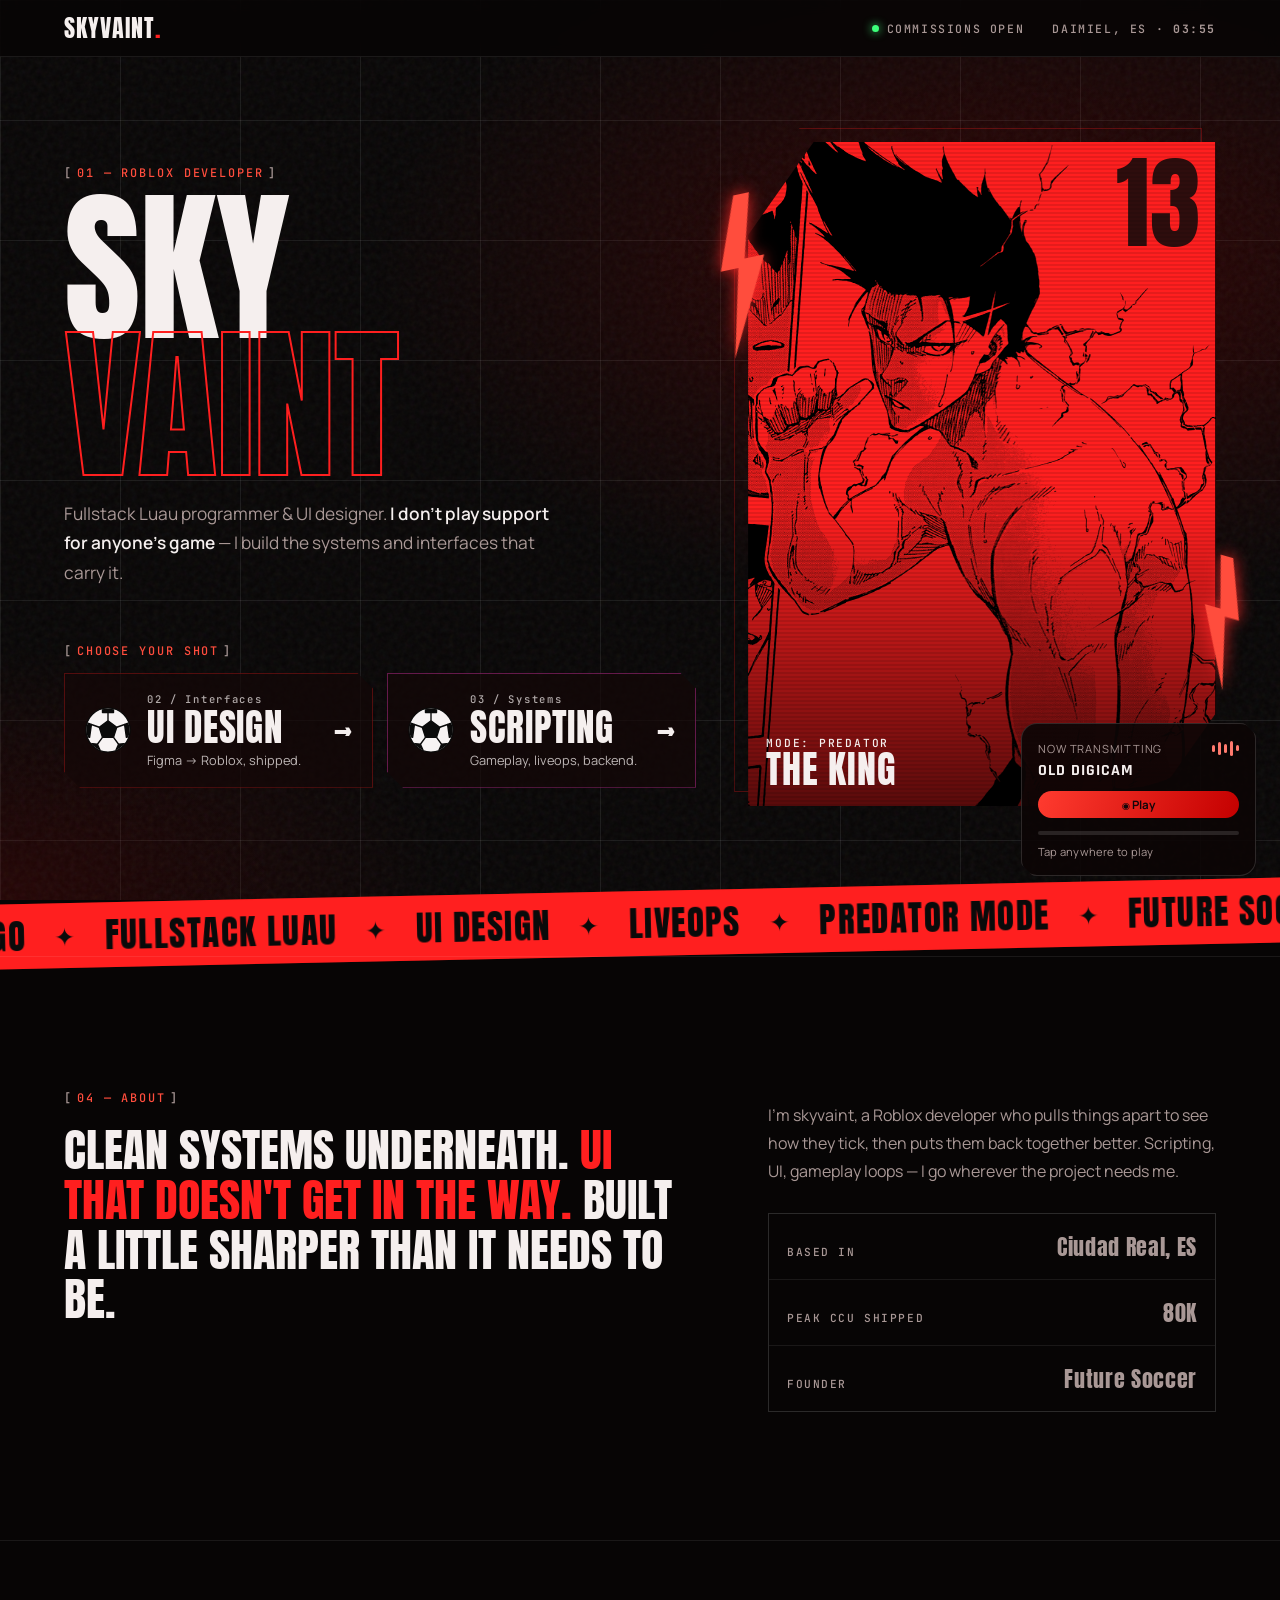
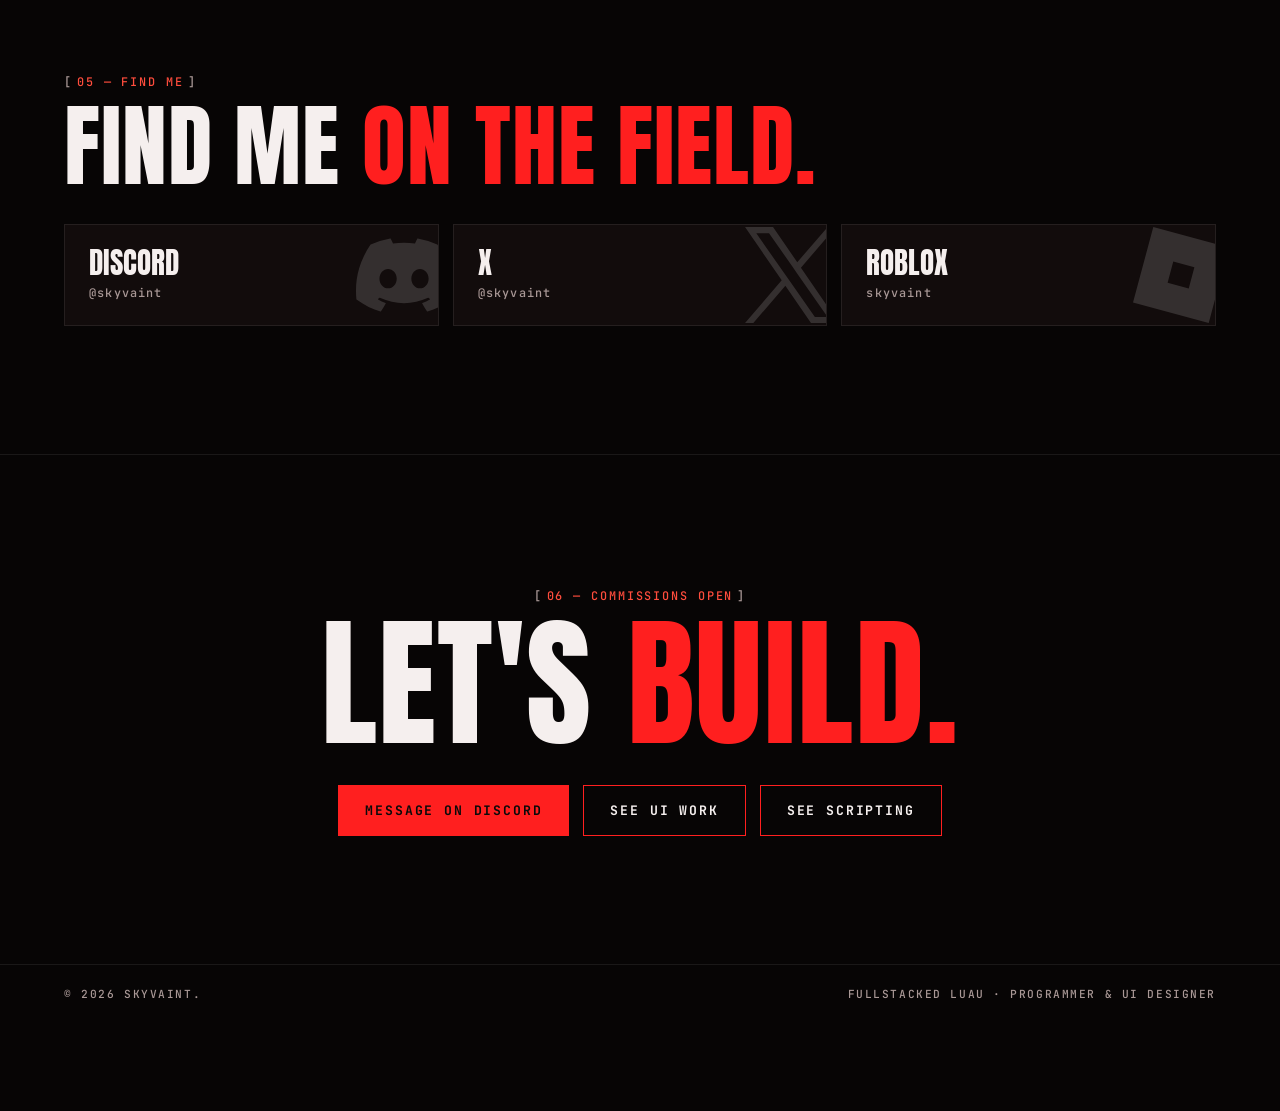
==== index.html @ 578fe2f4 "Barou redesign: red thunder home, UI page, scripting page, shot transition - index.html: new Barou h" ====
<!DOCTYPE html>
<html lang="en">
<head>
<meta charset="UTF-8">
<meta name="viewport" content="width=device-width, initial-scale=1.0">
<title>skyvaint — Roblox Developer</title>
<script>try{var c=sessionStorage.getItem('sv-shot');if(c){sessionStorage.removeItem('sv-shot');var d=document.documentElement;d.classList.add('is-arriving');d.style.setProperty('--arrive-color',c);}}catch(e){}</script>
<meta name="description" content="skyvaint builds Roblox worlds, systems, gameplay and UI.">
<meta name="theme-color" content="#070505">
<link rel="icon" type="image/png" sizes="256x256" href="images/favicon.png">
<link rel="apple-touch-icon" href="images/favicon.png">
<meta property="og:type" content="website">
<meta property="og:site_name" content="skyvaint">
<meta property="og:title" content="skyvaint — Roblox Developer">
<meta property="og:description" content="Roblox worlds, systems, gameplay and UI by skyvaint.">
<meta property="og:url" content="https://skyvaint.com/">
<meta property="og:image" content="https://skyvaint.com/images/site-banner.png">
<meta property="og:image:width" content="1200">
<meta property="og:image:height" content="630">
<meta name="twitter:card" content="summary_large_image">
<meta name="twitter:title" content="skyvaint — Roblox Developer">
<meta name="twitter:description" content="Roblox worlds, systems, gameplay and UI by skyvaint.">
<meta name="twitter:image" content="https://skyvaint.com/images/site-banner.png">
<link rel="preconnect" href="https://fonts.googleapis.com">
<link rel="preconnect" href="https://fonts.gstatic.com" crossorigin>
<link href="https://fonts.googleapis.com/css2?family=Anton&family=JetBrains+Mono:wght@500;700&family=Manrope:wght@400;500;600&family=Rajdhani:wght@600;700&display=swap" rel="stylesheet">
<link rel="preload" as="image" href="images/barou/prime-barou.jpg">
<link rel="stylesheet" href="common.css">
<link rel="stylesheet" href="barou.css">
</head>
<body>
<svg width="0" height="0" style="position:absolute" aria-hidden="true">
  <symbol id="ball" viewBox="0 0 100 100">
    <clipPath id="ball-clip"><circle cx="50" cy="50" r="47"/></clipPath>
    <circle cx="50" cy="50" r="48" fill="#f7f3f3"/>
    <g clip-path="url(#ball-clip)" fill="#0a0a0a" stroke="#0a0a0a" stroke-width="3" stroke-linejoin="round">
      <path d="M50 30 69 44 62 66H38L31 44Z"/>
      <path d="M50 30V12M69 44l17-6M62 66l11 15M38 66 27 81M31 44l-17-6" fill="none"/>
      <path d="M38 -2 38 12H62L62 -2ZM86 38l16-6 2 30-14 4ZM73 81l17-2-4 24-20-6ZM27 81l-17-2 4 24 20-6ZM14 38-2 32-4 62l14 4Z"/>
    </g>
    <circle cx="50" cy="50" r="48" fill="none" stroke="#0a0a0a" stroke-width="3"/>
  </symbol>
  <symbol id="bolt" viewBox="0 0 64 160">
    <path d="M38 0 10 72h18L6 160l50-96H36L54 0Z" fill="currentColor"/>
  </symbol>
</svg>

<div class="backdrop" aria-hidden="true"></div>
<canvas id="thunder" aria-hidden="true"></canvas>
<div class="flash" aria-hidden="true"></div>

<header class="topbar">
  <a href="index.html" class="brand">skyvaint<span class="dot">.</span></a>
  <div class="topbar-meta">
    <span><i class="status-dot"></i>Commissions open</span>
    <span class="hide-sm">Daimiel, ES · <b id="clock">00:00</b></span>
  </div>
</header>

<main>
  <section class="hero">
    <div class="hero-copy">
      <span class="label">01 — Roblox developer</span>
      <h1 class="hero-title">Sky<br><span class="outline">vaint</span></h1>
      <p class="hero-sub">Fullstack Luau programmer &amp; UI designer. <strong>I don't play support for anyone's game</strong> — I build the systems and interfaces that carry it.</p>

      <div class="shot-picker">
        <span class="label shot-picker-label">Choose your shot</span>
        <div class="shot-buttons">
          <a href="ui.html" class="shot-btn" data-shot data-shot-color="#070505" data-tilt>
            <svg class="shot-btn-ball" aria-hidden="true"><use href="#ball"/></svg>
            <span class="shot-btn-copy">
              <span class="shot-btn-num">02 / Interfaces</span>
              <span class="shot-btn-name">UI Design</span>
              <span class="shot-btn-desc">Figma → Roblox, shipped.</span>
            </span>
            <span class="shot-btn-arrow" aria-hidden="true">→</span>
          </a>
          <a href="scripting.html" class="shot-btn is-scripting" data-shot data-shot-color="#08050f" data-tilt>
            <svg class="shot-btn-ball" aria-hidden="true"><use href="#ball"/></svg>
            <span class="shot-btn-copy">
              <span class="shot-btn-num">03 / Systems</span>
              <span class="shot-btn-name">Scripting</span>
              <span class="shot-btn-desc">Gameplay, liveops, backend.</span>
            </span>
            <span class="shot-btn-arrow" aria-hidden="true">→</span>
          </a>
        </div>
      </div>
    </div>

    <div class="barou-panel" aria-hidden="true">
      <div class="barou-panel-frame"></div>
      <div class="barou-panel-art">
        <img src="images/barou/prime-barou.jpg" alt="" width="634" height="1200" fetchpriority="high">
      </div>
      <span class="barou-panel-num">13</span>
      <span class="barou-panel-tag">Mode: Predator<b>The King</b></span>
      <svg class="bolt bolt-a" viewBox="0 0 64 160"><use href="#bolt"/></svg>
      <svg class="bolt bolt-b" viewBox="0 0 64 160"><use href="#bolt"/></svg>
    </div>
  </section>

  <div class="marquee" aria-hidden="true">
    <div class="marquee-track">
      <span>Ego</span><span>Fullstack Luau</span><span>UI Design</span><span>Liveops</span><span>Predator mode</span><span>Future Soccer</span><span>The King</span>
      <span>Ego</span><span>Fullstack Luau</span><span>UI Design</span><span>Liveops</span><span>Predator mode</span><span>Future Soccer</span><span>The King</span>
    </div>
  </div>

  <section class="section about-grid" id="about">
    <div class="reveal">
      <span class="label">04 — About</span>
      <p class="about-statement">Clean systems underneath. <em>UI that doesn't get in the way.</em> Built a little sharper than it needs to be.</p>
    </div>
    <div class="reveal about-body">
      <p>I'm skyvaint, a Roblox developer who pulls things apart to see how they tick, then puts them back together better. Scripting, UI, gameplay loops — I go wherever the project needs me.</p>
      <div class="stat-list">
        <div class="stat-row"><span>Based in</span><b>Ciudad Real, ES</b></div>
        <div class="stat-row"><span>Peak CCU shipped</span><b>80K</b></div>
        <div class="stat-row"><span>Founder</span><b>Future Soccer</b></div>
      </div>
    </div>
  </section>

  <section class="section" id="contact">
    <span class="label">05 — Find me</span>
    <h2 class="section-title reveal">Find me <em>on the field.</em></h2>
    <div class="social-grid">
      <a href="https://discord.com/users/1367774975045406801" target="_blank" rel="noreferrer" class="social-card reveal" data-tilt>
        <img src="images/icons/discord.svg" alt="">
        <span class="social-name">Discord</span><span class="social-handle">@skyvaint</span>
      </a>
      <a href="https://x.com/skyvaint" target="_blank" rel="noreferrer" class="social-card reveal" data-tilt>
        <img src="images/icons/x.svg" alt="">
        <span class="social-name">X</span><span class="social-handle">@skyvaint</span>
      </a>
      <a href="https://www.roblox.com/users/1996540411/profile" target="_blank" rel="noreferrer" class="social-card reveal" data-tilt>
        <img src="images/icons/roblox.svg" alt="">
        <span class="social-name">Roblox</span><span class="social-handle">skyvaint</span>
      </a>
    </div>
  </section>

  <section class="section cta">
    <span class="label">06 — Commissions open</span>
    <h2 class="section-title reveal">Let's <em>build.</em></h2>
    <div class="cta-actions">
      <a href="https://discord.com/users/1367774975045406801" target="_blank" rel="noreferrer" class="btn btn-solid">Message on Discord</a>
      <a href="ui.html" class="btn btn-line" data-shot data-shot-color="#070505">See UI work</a>
      <a href="scripting.html" class="btn btn-line" data-shot data-shot-color="#08050f">See scripting</a>
    </div>
  </section>
</main>

<footer class="footer-bar">
  <span>© <span id="year"></span> skyvaint.</span>
  <span>Fullstacked Luau · Programmer &amp; UI designer</span>
</footer>

<aside class="soundtrack" aria-label="Soundtrack player">
  <div class="soundtrack-heading"><span class="soundtrack-label">Now transmitting</span><span class="soundwave" aria-hidden="true"><i></i><i></i><i></i><i></i><i></i></span></div>
  <strong id="track-name">Old Digicam</strong>
  <div class="soundtrack-controls"><button id="soundtrack-toggle" type="button" aria-label="Play soundtrack">Play</button></div>
  <div class="track-progress" role="slider" aria-label="Track progress" tabindex="0"><span id="track-progress-fill"></span></div>
  <span id="track-status">Paused</span>
  <audio id="soundtrack-audio" preload="metadata"></audio>
</aside>

<script src="common.js"></script>
<script src="barou.js"></script>
</body>
</html>
---- common.css ----
/* Shared by every page. Each page theme sets --accent, --accent-soft, --grad,
   --text, --muted, --line and --player-bg. */

/* ---------- Arrival veil (set in <head> before first paint) ---------- */
html.is-arriving::after {
  content: "";
  position: fixed;
  inset: 0;
  z-index: 10000;
  pointer-events: none;
  background: var(--arrive-color, #050505);
  opacity: 1;
  transition: opacity .7s cubic-bezier(.4, 0, .2, 1);
}
html.is-arrived::after { opacity: 0; }

/* ---------- Shot transition ---------- */
.shot-ball {
  position: fixed;
  z-index: 9998;
  pointer-events: none;
  will-change: transform;
  filter: drop-shadow(0 0 14px rgba(255, 30, 30, .75));
}
.shot-ball svg { display: block; width: 100%; height: 100%; }
.shot-veil {
  position: fixed;
  inset: 0;
  z-index: 9999;
  opacity: 0;
  pointer-events: none;
}
html.is-shooting body { pointer-events: none; }

/* ---------- Return button ---------- */
.home-return {
  display: inline-flex;
  align-items: center;
  gap: 10px;
  padding: 10px 18px 10px 12px;
  border: 1px solid var(--accent);
  border-radius: 999px;
  background: color-mix(in srgb, var(--accent) 14%, transparent);
  color: var(--text);
  font: 700 .82rem/1 'JetBrains Mono', 'Rajdhani', monospace;
  letter-spacing: .12em;
  text-transform: uppercase;
  transition: background .2s ease, transform .2s ease;
}
.home-return:hover,
.home-return:focus-visible { background: var(--accent); color: #0a0a0a; transform: translateX(-3px); }
.home-return-icon {
  display: grid;
  place-items: center;
  width: 24px;
  height: 24px;
  border-radius: 50%;
  background: var(--accent);
  color: #0a0a0a;
  font-size: .9rem;
  transition: transform .2s ease;
}
.home-return:hover .home-return-icon { transform: rotate(-360deg); background: #0a0a0a; color: var(--accent); }

/* ---------- Gameplay video slots ---------- */
.video-slot { position: relative; }
.video-slot video {
  position: absolute;
  inset: 0;
  width: 100%;
  height: 100%;
  object-fit: cover;
  opacity: 0;
  transition: opacity .4s ease;
}
.video-slot.has-video video { opacity: 1; }
.video-slot.has-video .video-placeholder-copy { visibility: hidden; }

/* ---------- Soundtrack ---------- */
.soundtrack {
  position: fixed;
  right: 24px;
  bottom: 24px;
  z-index: 60;
  width: 235px;
  padding: 16px;
  border: 1px solid rgba(255, 255, 255, .14);
  border-radius: 16px;
  background: var(--player-bg, rgba(8, 7, 18, .9));
  box-shadow: 0 16px 32px rgba(0, 0, 0, .3);
  clip-path: polygon(0 0, calc(100% - 12px) 0, 100% 12px, 100% 100%, 12px 100%, 0 calc(100% - 12px));
  transition: transform .25s ease, border-color .25s ease;
}
.soundtrack:hover { transform: translateY(-3px); border-color: var(--accent-soft); }
.soundtrack-heading { display: flex; justify-content: space-between; align-items: center; gap: 10px; }
.soundtrack-label, #track-status {
  display: block;
  color: var(--muted);
  font-size: .7rem;
  letter-spacing: .08em;
  text-transform: uppercase;
}
#track-name {
  display: block;
  margin: 4px 0 10px;
  font-family: 'Rajdhani', sans-serif;
  letter-spacing: .06em;
  text-transform: uppercase;
  color: var(--text);
}
.soundtrack-controls { display: flex; gap: 6px; }
.soundtrack button {
  flex: 1;
  padding: 6px 9px;
  border: 0;
  border-radius: 999px;
  background: var(--grad);
  color: #12060a;
  font: inherit;
  font-size: .72rem;
  font-weight: 700;
  cursor: pointer;
  transition: transform .2s ease, filter .2s ease;
}
.soundtrack button:hover { transform: translateY(-1px); filter: brightness(1.12); }
.soundtrack button::before { content: '◉ '; font-size: .6rem; }
.soundwave { display: flex; gap: 3px; height: 16px; align-items: center; }
.soundwave i { display: block; width: 3px; height: 7px; border-radius: 99px; background: var(--accent-soft); animation: soundwave 1s ease-in-out infinite alternate; }
.soundwave i:nth-child(2) { animation-delay: -.3s; height: 13px; }
.soundwave i:nth-child(3) { animation-delay: -.6s; height: 9px; }
.soundwave i:nth-child(4) { animation-delay: -.15s; height: 15px; }
.soundwave i:nth-child(5) { animation-delay: -.45s; height: 6px; }
@keyframes soundwave { to { transform: scaleY(.35); opacity: .45; } }
.track-progress { height: 4px; margin: 13px 0 9px; border-radius: 99px; background: rgba(255, 255, 255, .12); cursor: pointer; overflow: hidden; }
#track-progress-fill { display: block; height: 100%; width: 0; border-radius: inherit; background: var(--grad); }
.track-progress:focus-visible { outline: 1px solid var(--accent-soft); outline-offset: 4px; }
#track-status { margin-top: 9px; letter-spacing: .02em; text-transform: none; }

@media (max-width: 600px) {
  .soundtrack { right: 12px; bottom: 12px; width: 180px; padding: 12px; }
}

@media (prefers-reduced-motion: reduce) {
  .soundwave i { animation: none; }
  html.is-arriving::after { transition: none; }
}
---- barou.css ----
/* Barou theme: home + UI pages. Red, black, thunder. */
:root {
  --bg: #070505;
  --ink: #0f0b0b;
  --panel: #120c0c;
  --red: #ff1f1f;
  --red-hot: #ff4d3d;
  --red-deep: #8a0000;
  --text: #f5efee;
  --muted: #a99896;
  --line: rgba(255, 255, 255, .08);
  --line-red: rgba(255, 31, 31, .28);

  --accent: var(--red);
  --accent-soft: #ff7a6e;
  --grad: linear-gradient(110deg, #ff3b2f, #c40000);
  --player-bg: rgba(12, 6, 6, .92);

  --display: 'Anton', 'Impact', sans-serif;
  --mono: 'JetBrains Mono', ui-monospace, monospace;
  --gutter: clamp(16px, 5vw, 72px);
}

* { box-sizing: border-box; }
html { scroll-behavior: smooth; }
body {
  margin: 0;
  background: var(--bg);
  color: var(--text);
  font-family: 'Manrope', system-ui, sans-serif;
  overflow-x: hidden;
}
main { overflow-x: clip; }
a { color: inherit; text-decoration: none; }
img { max-width: 100%; }
h1, h2, h3 { margin: 0; font-weight: 400; }
::selection { background: var(--red); color: #000; }

/* ---------- Backdrop: grid lines, vignette, grain, thunder ---------- */
.backdrop {
  position: fixed;
  inset: 0;
  z-index: -2;
  pointer-events: none;
  background:
    radial-gradient(ellipse 70% 55% at 78% 30%, rgba(200, 0, 0, .22), transparent 70%),
    radial-gradient(ellipse 50% 40% at 0% 100%, rgba(120, 0, 0, .25), transparent 70%),
    linear-gradient(var(--line) 1px, transparent 1px) 0 0 / 100% 120px,
    linear-gradient(90deg, var(--line) 1px, transparent 1px) 0 0 / 120px 100%,
    var(--bg);
}
.backdrop::after {
  content: "";
  position: absolute;
  inset: 0;
  opacity: .06;
  background-image: url("data:image/svg+xml,%3Csvg viewBox='0 0 180 180' xmlns='http://www.w3.org/2000/svg'%3E%3Cfilter id='n'%3E%3CfeTurbulence type='fractalNoise' baseFrequency='.9' numOctaves='3' stitchTiles='stitch'/%3E%3C/filter%3E%3Crect width='100%25' height='100%25' filter='url(%23n)'/%3E%3C/svg%3E");
}
#thunder {
  position: fixed;
  inset: 0;
  width: 100%;
  height: 100%;
  z-index: -1;
  pointer-events: none;
}
.flash {
  position: fixed;
  inset: 0;
  z-index: -1;
  pointer-events: none;
  background: radial-gradient(ellipse at var(--flash-x, 50%) 0%, rgba(255, 40, 40, .28), transparent 65%);
  opacity: 0;
}
.flash.is-on { animation: flash .45s ease-out; }
@keyframes flash { 0% { opacity: 1; } 18% { opacity: .2; } 30% { opacity: .85; } 100% { opacity: 0; } }

/* ---------- Header ---------- */
.topbar {
  position: sticky;
  top: 0;
  z-index: 50;
  display: flex;
  align-items: center;
  justify-content: space-between;
  gap: 16px;
  padding: 16px var(--gutter);
  background: rgba(7, 5, 5, .86);
  border-bottom: 1px solid var(--line);
  backdrop-filter: blur(8px);
}
.brand { font: 400 1.5rem/1 var(--display); letter-spacing: .04em; text-transform: uppercase; }
.brand .dot { color: var(--red); }
.topbar-meta {
  display: flex;
  gap: 28px;
  font: 500 .72rem var(--mono);
  letter-spacing: .14em;
  text-transform: uppercase;
  color: var(--muted);
}
.status-dot { display: inline-block; width: 7px; height: 7px; margin-right: 8px; border-radius: 50%; background: #3dff7a; box-shadow: 0 0 10px #3dff7a; vertical-align: 1px; }
.topbar-left { display: flex; align-items: center; gap: 20px; }

/* ---------- Shared type ---------- */
.label {
  display: inline-block;
  font: 500 .74rem var(--mono);
  letter-spacing: .16em;
  text-transform: uppercase;
  color: var(--red-hot);
}
.label::before { content: "["; color: var(--muted); margin-right: 4px; }
.label::after { content: "]"; color: var(--muted); margin-left: 4px; }
.section { position: relative; padding: clamp(72px, 10vw, 140px) var(--gutter); border-top: 1px solid var(--line); }
.section-title {
  margin: 14px 0 0;
  font: 400 clamp(2.6rem, 7vw, 6rem)/.92 var(--display);
  text-transform: uppercase;
  letter-spacing: .01em;
}
.section-title em { font-style: normal; color: var(--red); }
.lede { max-width: 56ch; margin: 22px 0 0; color: var(--muted); font-size: 1.05rem; line-height: 1.7; }

/* ---------- Hero ---------- */
.hero {
  position: relative;
  display: grid;
  grid-template-columns: minmax(0, 1.15fr) minmax(0, .85fr);
  gap: clamp(24px, 4vw, 64px);
  align-items: center;
  min-height: calc(100svh - 66px);
  padding: clamp(40px, 6vw, 80px) var(--gutter) clamp(48px, 6vw, 88px);
}
.hero-title {
  margin: 18px 0 0;
  font: 400 clamp(4.2rem, 13vw, 12.5rem)/.82 var(--display);
  text-transform: uppercase;
  letter-spacing: -.01em;
}
.hero-title .outline { color: transparent; -webkit-text-stroke: 2px var(--red); }
.hero-title .glitch { position: relative; display: inline-block; }
.hero-sub { max-width: 46ch; margin: 26px 0 0; color: var(--muted); font-size: 1.08rem; line-height: 1.7; }
.hero-sub strong { color: var(--text); font-weight: 600; }

/* Barou panel: manga art multiplied onto red = red/black duotone, no image processing needed */
.barou-panel {
  position: relative;
  aspect-ratio: 634 / 900;
  max-height: 78svh;
  justify-self: end;
  width: 100%;
  max-width: 520px;
  isolation: isolate;
}
.barou-panel-art {
  position: absolute;
  inset: 0;
  overflow: hidden;
  background: var(--red);
  clip-path: polygon(14% 0, 100% 0, 100% 86%, 86% 100%, 0 100%, 0 14%);
}
.barou-panel-art img {
  width: 100%;
  height: 100%;
  object-fit: cover;
  object-position: center top;
  mix-blend-mode: multiply;
  filter: grayscale(1) contrast(1.35);
}
.barou-panel-art::after {
  content: "";
  position: absolute;
  inset: 0;
  background: linear-gradient(180deg, transparent 55%, rgba(0, 0, 0, .65)), repeating-linear-gradient(0deg, rgba(0, 0, 0, .1) 0 2px, transparent 2px 4px);
}
.barou-panel-frame {
  position: absolute;
  inset: -14px 14px 14px -14px;
  z-index: -1;
  border: 1px solid var(--line-red);
  clip-path: polygon(14% 0, 100% 0, 100% 86%, 86% 100%, 0 100%, 0 14%);
}
.barou-panel-tag {
  position: absolute;
  left: 18px;
  bottom: 18px;
  z-index: 2;
  font: 500 .7rem var(--mono);
  letter-spacing: .16em;
  text-transform: uppercase;
}
.barou-panel-tag b { display: block; font: 400 2.4rem/1 var(--display); letter-spacing: .02em; }
.barou-panel-num {
  position: absolute;
  top: 10px;
  right: 16px;
  z-index: 2;
  font: 400 clamp(4rem, 8vw, 7rem)/1 var(--display);
  color: #0a0a0a;
  opacity: .85;
}
.bolt {
  position: absolute;
  z-index: 3;
  width: 64px;
  color: var(--red-hot);
  filter: drop-shadow(0 0 8px rgba(255, 40, 40, .9));
  animation: bolt-flicker 3.6s steps(1) infinite;
  pointer-events: none;
}
.bolt-a { top: 8%; left: -36px; transform: rotate(-12deg); }
.bolt-b { bottom: 18%; right: -30px; width: 52px; transform: rotate(16deg) scaleX(-1); animation-delay: -1.7s; }
@keyframes bolt-flicker { 0%, 100% { opacity: .15; } 6% { opacity: 1; } 9% { opacity: .2; } 12% { opacity: 1; } 30% { opacity: .35; } }

/* ---------- Choose-your-shot buttons ---------- */
.shot-picker { margin-top: clamp(32px, 5vw, 56px); }
.shot-picker-label { display: block; margin-bottom: 14px; }
.shot-buttons { display: grid; grid-template-columns: repeat(2, minmax(0, 1fr)); gap: 14px; max-width: 640px; }
.shot-btn {
  position: relative;
  display: flex;
  align-items: center;
  gap: 16px;
  padding: 18px 20px;
  overflow: hidden;
  border: 1px solid var(--line-red);
  background: rgba(20, 8, 8, .7);
  clip-path: polygon(0 0, calc(100% - 16px) 0, 100% 16px, 100% 100%, 16px 100%, 0 calc(100% - 16px));
  transition: border-color .2s ease, background .2s ease, transform .2s ease;
  transform: perspective(700px) rotateX(var(--tilt-x, 0deg)) rotateY(var(--tilt-y, 0deg));
}
.shot-btn::before {
  content: "";
  position: absolute;
  inset: 0;
  z-index: -1;
  background: var(--btn-fill, var(--grad));
  transform: translateX(-101%);
  transition: transform .35s cubic-bezier(.7, 0, .2, 1);
}
.shot-btn:hover::before, .shot-btn:focus-visible::before { transform: translateX(0); }
.shot-btn:hover, .shot-btn:focus-visible { border-color: transparent; color: #0a0a0a; }
.shot-btn:focus-visible { outline: 2px solid var(--text); outline-offset: 3px; }
.shot-btn-ball {
  flex: none;
  width: 46px;
  height: 46px;
  transition: transform .5s cubic-bezier(.2, .8, .2, 1);
}
.shot-btn:hover .shot-btn-ball { transform: rotate(200deg) scale(1.08); }
.shot-btn-copy { display: flex; flex-direction: column; gap: 4px; min-width: 0; }
.shot-btn-num { font: 500 .66rem var(--mono); letter-spacing: .16em; opacity: .7; }
.shot-btn-name { font: 400 clamp(1.7rem, 3vw, 2.3rem)/1 var(--display); text-transform: uppercase; letter-spacing: .02em; }
.shot-btn-desc { font-size: .8rem; opacity: .75; }
.shot-btn-arrow { margin-left: auto; font: 400 1.6rem var(--display); transition: transform .2s ease; }
.shot-btn:hover .shot-btn-arrow { transform: translateX(4px); }
.shot-btn.is-scripting { --btn-fill: linear-gradient(110deg, #ff3ec8, #8b3dff); border-color: rgba(255, 62, 200, .35); }

/* ---------- Marquee ---------- */
.marquee {
  overflow: hidden;
  border-block: 1px solid var(--line-red);
  background: var(--red);
  color: #0a0a0a;
  transform: rotate(-1.2deg);
  margin: 0 -2%;
}
.marquee-track {
  display: flex;
  width: max-content;
  animation: marquee 28s linear infinite;
  will-change: transform;
}
.marquee span { padding: 14px 0; font: 400 clamp(1.4rem, 3vw, 2.2rem)/1 var(--display); text-transform: uppercase; letter-spacing: .04em; white-space: nowrap; }
.marquee span::after { content: "✦"; margin: 0 28px; font-size: .7em; vertical-align: .15em; }
@keyframes marquee { to { transform: translateX(-50%); } }

/* ---------- About ---------- */
.about-grid { display: grid; grid-template-columns: minmax(0, 1.4fr) minmax(0, 1fr); gap: clamp(32px, 6vw, 96px); align-items: start; }
.about-statement { margin: 18px 0 0; font: 400 clamp(1.8rem, 3.6vw, 3.2rem)/1.08 var(--display); text-transform: uppercase; }
.about-statement em { font-style: normal; color: var(--red); }
.about-body { color: var(--muted); line-height: 1.75; }
.stat-list { display: grid; gap: 1px; margin-top: 28px; background: var(--line); border: 1px solid var(--line); }
.stat-row { display: flex; justify-content: space-between; align-items: baseline; gap: 16px; padding: 16px 18px; background: var(--bg); }
.stat-row span { font: 500 .7rem var(--mono); letter-spacing: .14em; text-transform: uppercase; color: var(--muted); }
.stat-row b { font: 400 1.4rem var(--display); letter-spacing: .03em; }

/* ---------- Socials ---------- */
.social-grid { display: grid; grid-template-columns: repeat(3, minmax(0, 1fr)); gap: 14px; margin-top: 36px; }
.social-card {
  position: relative;
  display: flex;
  flex-direction: column;
  gap: 8px;
  padding: 24px;
  overflow: hidden;
  border: 1px solid var(--line);
  background: var(--panel);
  transition: border-color .2s ease, transform .2s ease;
  transform: perspective(700px) rotateX(var(--tilt-x, 0deg)) rotateY(var(--tilt-y, 0deg));
}
.social-card:hover { border-color: var(--red); }
.social-card img { position: absolute; right: -14px; top: 50%; width: 96px; opacity: .14; transform: translateY(-50%); transition: opacity .2s ease; }
.social-card:hover img { opacity: .35; }
.social-name { font: 400 1.8rem/1 var(--display); text-transform: uppercase; }
.social-handle { font: 500 .74rem var(--mono); letter-spacing: .1em; color: var(--muted); }

/* ---------- Gallery (UI page) ---------- */
.ui-gallery { display: grid; grid-template-columns: repeat(auto-fill, minmax(min(100%, 300px), 1fr)); gap: 14px; margin-top: 40px; }
.ui-gallery figure { margin: 0; position: relative; overflow: hidden; aspect-ratio: 16 / 9.4; border: 1px solid var(--line); background: var(--panel); }
.ui-gallery figure:first-child { grid-column: span 2; grid-row: span 2; }
.ui-gallery img { display: block; width: 100%; height: 100%; object-fit: cover; transition: transform .35s ease; }
.ui-gallery figure::after {
  content: "";
  position: absolute;
  inset: 0;
  border: 2px solid var(--red);
  opacity: 0;
  transition: opacity .2s ease;
  pointer-events: none;
}
.ui-gallery figure:hover img { transform: scale(1.03); }
.ui-gallery figure:hover::after { opacity: 1; }

/* ---------- Pricing / feature cards ---------- */
.card-grid { display: grid; grid-template-columns: repeat(3, minmax(0, 1fr)); gap: 14px; margin-top: 40px; }
.card {
  padding: 26px;
  border: 1px solid var(--line);
  background: var(--panel);
  clip-path: polygon(0 0, calc(100% - 18px) 0, 100% 18px, 100% 100%, 0 100%);
}
.card .label { margin-bottom: 14px; }
.card strong { display: block; font: 400 clamp(2rem, 4vw, 3rem)/1 var(--display); color: var(--red); }
.card p { margin: 12px 0 0; color: var(--muted); line-height: 1.6; font-size: .95rem; }
.card.is-hot { background: var(--red); color: #0a0a0a; border-color: var(--red); }
.card.is-hot strong, .card.is-hot .label { color: #0a0a0a; }
.card.is-hot .label::before, .card.is-hot .label::after, .card.is-hot p { color: rgba(0, 0, 0, .7); }

/* ---------- Split hero art for UI page ---------- */
.ui-hero-strip {
  display: grid;
  grid-template-columns: 1fr 1fr;
  gap: 10px;
  margin-top: 32px;
  max-width: 640px;
}
.ui-hero-strip figure { margin: 0; aspect-ratio: 16 / 10; overflow: hidden; border: 1px solid var(--line-red); }
.ui-hero-strip img { width: 100%; height: 100%; object-fit: cover; display: block; }

/* ---------- CTA / footer ---------- */
.cta { text-align: center; overflow: hidden; }
.cta .section-title { font-size: clamp(3rem, 11vw, 10rem); }
.cta-actions { display: flex; flex-wrap: wrap; justify-content: center; gap: 14px; margin-top: 36px; }
.btn {
  display: inline-flex;
  align-items: center;
  gap: 10px;
  padding: 16px 26px;
  font: 700 .82rem var(--mono);
  letter-spacing: .14em;
  text-transform: uppercase;
  border: 1px solid var(--red);
  transition: background .2s ease, color .2s ease, transform .2s ease;
}
.btn-solid { background: var(--red); color: #0a0a0a; }
.btn-solid:hover { background: var(--text); border-color: var(--text); transform: translateY(-2px); }
.btn-line:hover { background: var(--red); color: #0a0a0a; transform: translateY(-2px); }
.footer-bar {
  display: flex;
  flex-wrap: wrap;
  justify-content: space-between;
  gap: 12px;
  padding: 22px var(--gutter) 110px;
  border-top: 1px solid var(--line);
  font: 500 .7rem var(--mono);
  letter-spacing: .14em;
  text-transform: uppercase;
  color: var(--muted);
}

/* ---------- Reveal on scroll ---------- */
.reveal { opacity: 0; transform: translateY(28px); transition: opacity .7s ease, transform .7s cubic-bezier(.2, .8, .2, 1); }
.reveal.is-in { opacity: 1; transform: none; }

/* ---------- Responsive ---------- */
@media (max-width: 960px) {
  .hero { grid-template-columns: 1fr; min-height: 0; }
  .barou-panel { justify-self: center; max-width: 380px; order: -1; }
  .about-grid { grid-template-columns: 1fr; }
  .card-grid { grid-template-columns: 1fr; }
  .topbar-meta .hide-sm { display: none; }
  .backdrop { background-size: auto, auto, 100% 80px, 80px 100%, auto; }
}
@media (max-width: 600px) {
  .shot-buttons { grid-template-columns: 1fr; }
  .barou-panel { max-width: 260px; }
  .social-grid { grid-template-columns: 1fr; }
  .topbar-meta { display: none; }
  .hero-title .outline { -webkit-text-stroke-width: 1.5px; }
  .bolt-a { left: -18px; width: 44px; }
  .bolt-b { right: -12px; width: 38px; }
  .ui-hero-strip { grid-template-columns: 1fr; }
  .ui-gallery figure:first-child { grid-column: auto; grid-row: auto; }
}
@media (prefers-reduced-motion: reduce) {
  html { scroll-behavior: auto; }
  .bolt, .marquee-track, .flash.is-on { animation: none; }
  .reveal { opacity: 1; transform: none; transition: none; }
  .shot-btn::before, .shot-btn-ball { transition: none; }
}
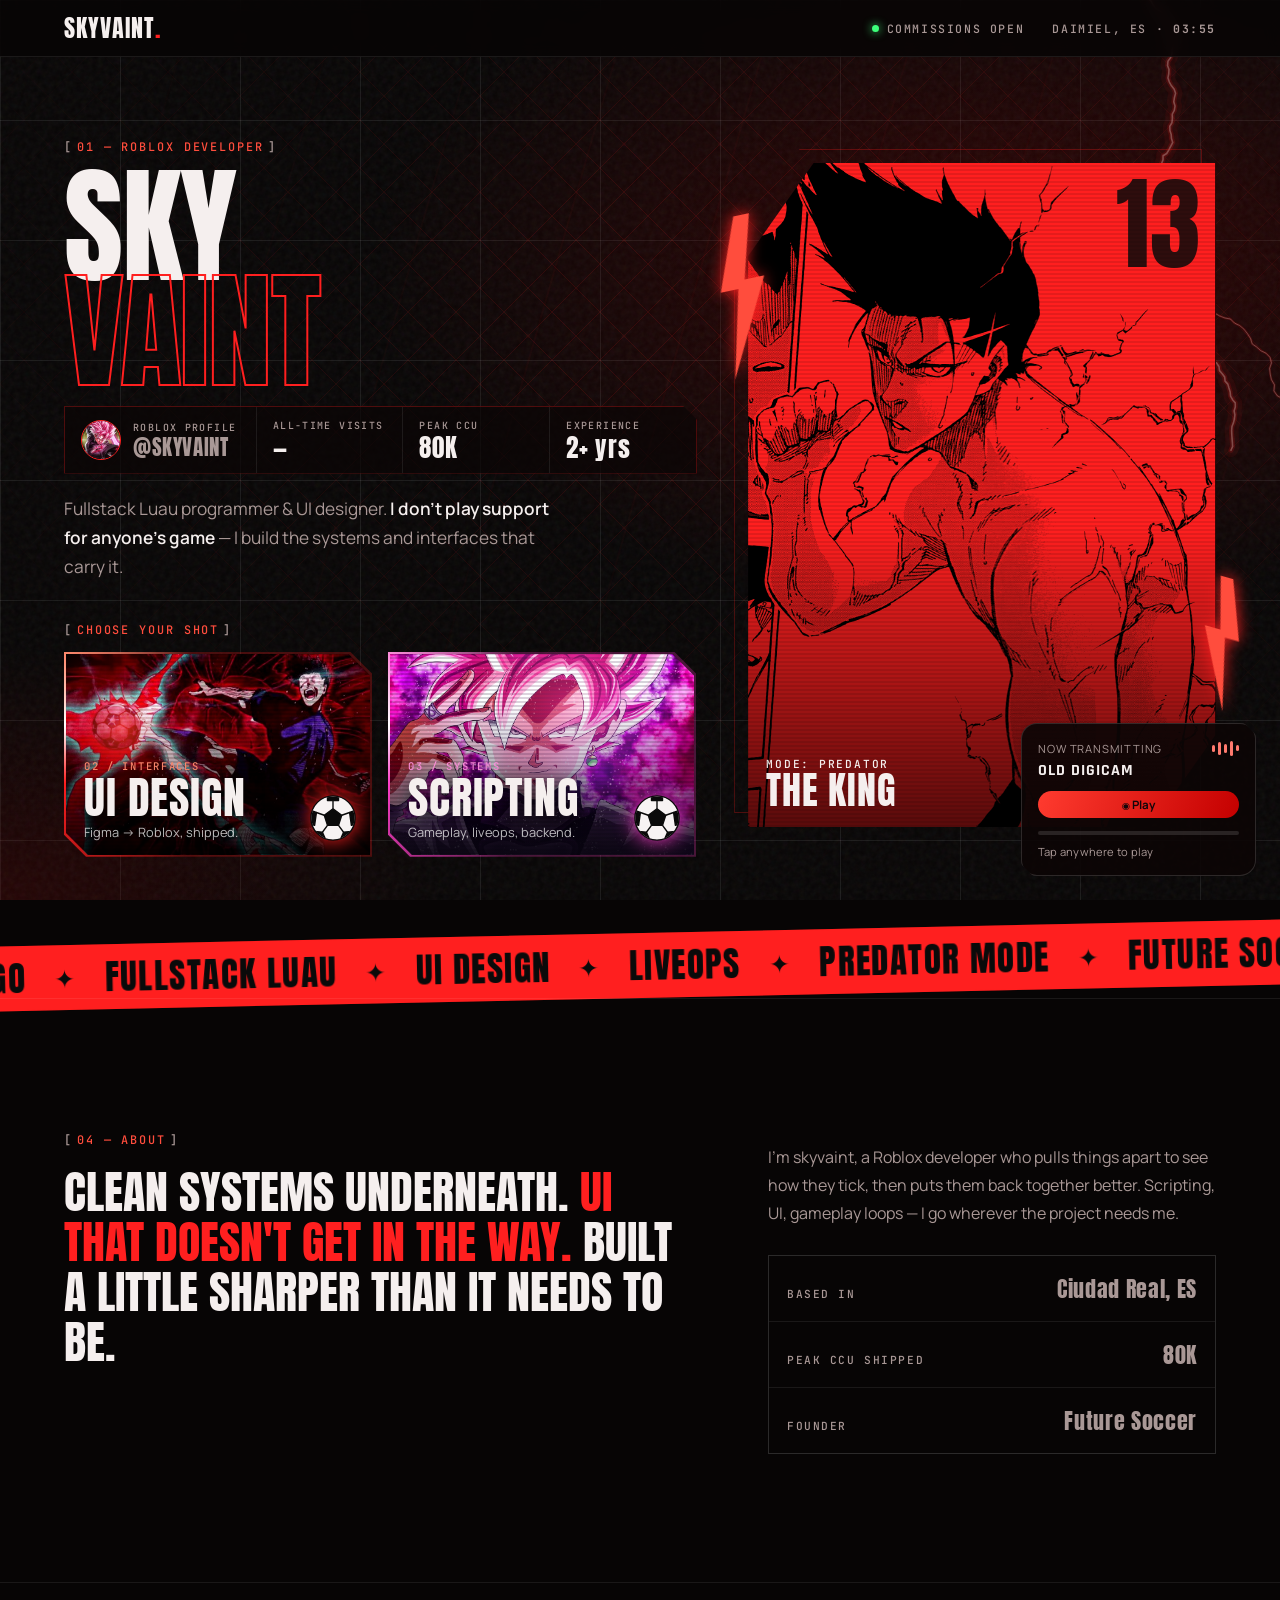
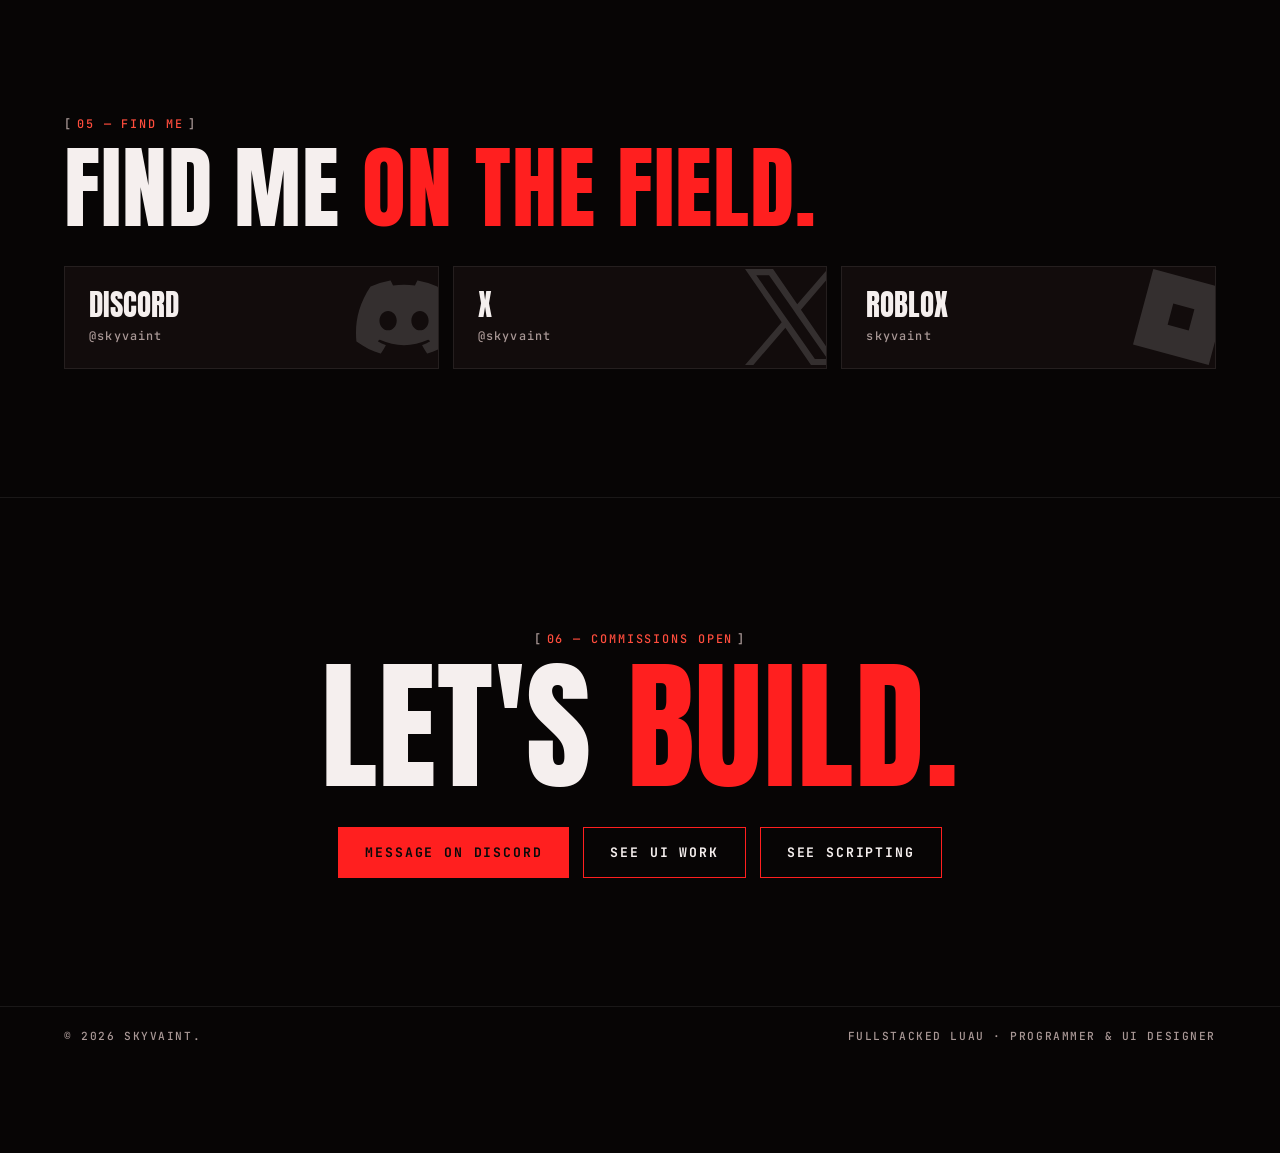
==== commit 8904a4f8: "Animated banner buttons, rebranded scripting page, music keeps playing across pages - Home: UI Desig" ====
--- a/index.html
+++ b/index.html
@@ -12,23 +12,23 @@
 <meta property="og:type" content="website">
 <meta property="og:site_name" content="skyvaint">
 <meta property="og:title" content="skyvaint — Roblox Developer">
-<meta property="og:description" content="Roblox worlds, systems, gameplay and UI by skyvaint.">
+<meta property="og:description" content="skyvaint builds Roblox worlds, systems, gameplay and UI.">
 <meta property="og:url" content="https://skyvaint.com/">
 <meta property="og:image" content="https://skyvaint.com/images/site-banner.png">
 <meta property="og:image:width" content="1200">
 <meta property="og:image:height" content="630">
 <meta name="twitter:card" content="summary_large_image">
 <meta name="twitter:title" content="skyvaint — Roblox Developer">
-<meta name="twitter:description" content="Roblox worlds, systems, gameplay and UI by skyvaint.">
+<meta name="twitter:description" content="skyvaint builds Roblox worlds, systems, gameplay and UI.">
 <meta name="twitter:image" content="https://skyvaint.com/images/site-banner.png">
 <link rel="preconnect" href="https://fonts.googleapis.com">
 <link rel="preconnect" href="https://fonts.gstatic.com" crossorigin>
 <link href="https://fonts.googleapis.com/css2?family=Anton&family=JetBrains+Mono:wght@500;700&family=Manrope:wght@400;500;600&family=Rajdhani:wght@600;700&display=swap" rel="stylesheet">
 <link rel="preload" as="image" href="images/barou/prime-barou.jpg">
 <link rel="stylesheet" href="common.css">
-<link rel="stylesheet" href="barou.css">
+<link rel="stylesheet" href="site.css">
 </head>
-<body>
+<body data-theme="red">
 <svg width="0" height="0" style="position:absolute" aria-hidden="true">
   <symbol id="ball" viewBox="0 0 100 100">
     <clipPath id="ball-clip"><circle cx="50" cy="50" r="47"/></clipPath>
@@ -46,117 +46,142 @@
 </svg>
 
 <div class="backdrop" aria-hidden="true"></div>
-<canvas id="thunder" aria-hidden="true"></canvas>
-<div class="flash" aria-hidden="true"></div>
+<div class="mesh" aria-hidden="true"></div>
 
-<header class="topbar">
-  <a href="index.html" class="brand">skyvaint<span class="dot">.</span></a>
-  <div class="topbar-meta">
-    <span><i class="status-dot"></i>Commissions open</span>
-    <span class="hide-sm">Daimiel, ES · <b id="clock">00:00</b></span>
-  </div>
-</header>
+<!-- Everything inside #page is swapped when navigating; the rest persists. -->
+<div id="page">
+  <header class="topbar">
+    <a href="index.html" class="brand">skyvaint<span class="dot">.</span></a>
+    <div class="topbar-meta">
+      <span><i class="status-dot"></i>Commissions open</span>
+      <span class="hide-sm">Daimiel, ES · <b id="clock">00:00</b></span>
+    </div>
+  </header>
 
-<main>
-  <section class="hero">
-    <div class="hero-copy">
-      <span class="label">01 — Roblox developer</span>
-      <h1 class="hero-title">Sky<br><span class="outline">vaint</span></h1>
-      <p class="hero-sub">Fullstack Luau programmer &amp; UI designer. <strong>I don't play support for anyone's game</strong> — I build the systems and interfaces that carry it.</p>
+  <main>
+    <section class="hero">
+      <div class="hero-copy">
+        <span class="label">01 — Roblox developer</span>
+        <h1 class="hero-title">Sky<br><span class="outline">vaint</span></h1>
+        <!-- Stats banner. Visits update live from the games below when the Roblox API is reachable;
+             otherwise the numbers written here are shown — edit them directly. -->
+        <div class="stats-banner" data-user-id="1996540411" data-place-ids="73257710123935,77393318863643,72845937010155">
+          <a class="stat-cell stat-profile" href="https://www.roblox.com/users/1996540411/profile" target="_blank" rel="noreferrer">
+            <img src="images/favicon.png" alt="" width="40" height="40">
+            <span>Roblox profile<b>@skyvaint</b></span>
+          </a>
+          <div class="stat-cell"><span>All-time visits</span><b data-stat="visits">—</b></div>
+          <div class="stat-cell"><span>Peak CCU</span><b>80K</b></div>
+          <div class="stat-cell"><span>Experience</span><b>2+ yrs</b></div>
+        </div>
+        <p class="hero-sub">Fullstack Luau programmer &amp; UI designer. <strong>I don't play support for anyone's game</strong> — I build the systems and interfaces that carry it.</p>
 
-      <div class="shot-picker">
-        <span class="label shot-picker-label">Choose your shot</span>
-        <div class="shot-buttons">
-          <a href="ui.html" class="shot-btn" data-shot data-shot-color="#070505" data-tilt>
-            <svg class="shot-btn-ball" aria-hidden="true"><use href="#ball"/></svg>
-            <span class="shot-btn-copy">
-              <span class="shot-btn-num">02 / Interfaces</span>
-              <span class="shot-btn-name">UI Design</span>
-              <span class="shot-btn-desc">Figma → Roblox, shipped.</span>
-            </span>
-            <span class="shot-btn-arrow" aria-hidden="true">→</span>
-          </a>
-          <a href="scripting.html" class="shot-btn is-scripting" data-shot data-shot-color="#08050f" data-tilt>
-            <svg class="shot-btn-ball" aria-hidden="true"><use href="#ball"/></svg>
-            <span class="shot-btn-copy">
-              <span class="shot-btn-num">03 / Systems</span>
-              <span class="shot-btn-name">Scripting</span>
-              <span class="shot-btn-desc">Gameplay, liveops, backend.</span>
-            </span>
-            <span class="shot-btn-arrow" aria-hidden="true">→</span>
-          </a>
+        <div class="shot-picker">
+          <span class="label shot-picker-label">Choose your shot</span>
+          <div class="shot-buttons">
+            <a href="ui.html" class="shot-card is-ui" data-shot data-shot-color="#070505" data-tilt>
+              <span class="shot-card-border" aria-hidden="true"></span>
+              <span class="shot-card-media" aria-hidden="true"><img src="images/banners/barou-shot.jpg" alt="" width="498" height="281"></span>
+              <span class="shot-card-glow" aria-hidden="true"></span>
+              <span class="shot-card-sheen" aria-hidden="true"></span>
+              <svg class="shot-card-bolt bolt-1" viewBox="0 0 64 160" aria-hidden="true"><use href="#bolt"/></svg>
+              <svg class="shot-card-bolt bolt-2" viewBox="0 0 64 160" aria-hidden="true"><use href="#bolt"/></svg>
+              <span class="shot-card-copy">
+                <span class="shot-card-num">02 / Interfaces</span>
+                <span class="shot-card-name">UI Design</span>
+                <span class="shot-card-desc">Figma → Roblox, shipped.</span>
+              </span>
+              <svg class="shot-card-ball shot-origin" aria-hidden="true"><use href="#ball"/></svg>
+            </a>
+            <a href="scripting.html" class="shot-card is-scripting" data-shot data-shot-color="#08050f" data-tilt>
+              <span class="shot-card-border" aria-hidden="true"></span>
+              <span class="shot-card-media" aria-hidden="true"><img src="images/banners/goku-black-banner.jpg" alt="" width="1100" height="619"></span>
+              <span class="shot-card-glow" aria-hidden="true"></span>
+              <span class="shot-card-sheen" aria-hidden="true"></span>
+              <span class="shot-card-sparks" aria-hidden="true"><i></i><i></i><i></i><i></i><i></i><i></i></span>
+              <span class="shot-card-copy">
+                <span class="shot-card-num">03 / Systems</span>
+                <span class="shot-card-name">Scripting</span>
+                <span class="shot-card-desc">Gameplay, liveops, backend.</span>
+              </span>
+              <svg class="shot-card-ball shot-origin" aria-hidden="true"><use href="#ball"/></svg>
+            </a>
+          </div>
         </div>
+      </div>
+
+      <div class="barou-panel" aria-hidden="true">
+        <div class="barou-panel-frame"></div>
+        <div class="barou-panel-art">
+          <img src="images/barou/prime-barou.jpg" alt="" width="634" height="1200" fetchpriority="high">
+        </div>
+        <span class="barou-panel-num">13</span>
+        <span class="barou-panel-tag">Mode: Predator<b>The King</b></span>
+        <svg class="bolt bolt-a" viewBox="0 0 64 160"><use href="#bolt"/></svg>
+        <svg class="bolt bolt-b" viewBox="0 0 64 160"><use href="#bolt"/></svg>
+      </div>
+    </section>
+
+    <div class="marquee" aria-hidden="true">
+      <div class="marquee-track">
+        <span>Ego</span><span>Fullstack Luau</span><span>UI Design</span><span>Liveops</span><span>Predator mode</span><span>Future Soccer</span><span>The King</span>
+        <span>Ego</span><span>Fullstack Luau</span><span>UI Design</span><span>Liveops</span><span>Predator mode</span><span>Future Soccer</span><span>The King</span>
       </div>
     </div>
 
-    <div class="barou-panel" aria-hidden="true">
-      <div class="barou-panel-frame"></div>
-      <div class="barou-panel-art">
-        <img src="images/barou/prime-barou.jpg" alt="" width="634" height="1200" fetchpriority="high">
+    <section class="section about-grid" id="about">
+      <div class="reveal">
+        <span class="label">04 — About</span>
+        <p class="about-statement">Clean systems underneath. <em>UI that doesn't get in the way.</em> Built a little sharper than it needs to be.</p>
       </div>
-      <span class="barou-panel-num">13</span>
-      <span class="barou-panel-tag">Mode: Predator<b>The King</b></span>
-      <svg class="bolt bolt-a" viewBox="0 0 64 160"><use href="#bolt"/></svg>
-      <svg class="bolt bolt-b" viewBox="0 0 64 160"><use href="#bolt"/></svg>
-    </div>
-  </section>
+      <div class="reveal about-body">
+        <p>I'm skyvaint, a Roblox developer who pulls things apart to see how they tick, then puts them back together better. Scripting, UI, gameplay loops — I go wherever the project needs me.</p>
+        <div class="stat-list">
+          <div class="stat-row"><span>Based in</span><b>Ciudad Real, ES</b></div>
+          <div class="stat-row"><span>Peak CCU shipped</span><b>80K</b></div>
+          <div class="stat-row"><span>Founder</span><b>Future Soccer</b></div>
+        </div>
+      </div>
+    </section>
 
-  <div class="marquee" aria-hidden="true">
-    <div class="marquee-track">
-      <span>Ego</span><span>Fullstack Luau</span><span>UI Design</span><span>Liveops</span><span>Predator mode</span><span>Future Soccer</span><span>The King</span>
-      <span>Ego</span><span>Fullstack Luau</span><span>UI Design</span><span>Liveops</span><span>Predator mode</span><span>Future Soccer</span><span>The King</span>
-    </div>
-  </div>
+    <section class="section" id="contact">
+      <span class="label">05 — Find me</span>
+      <h2 class="section-title reveal">Find me <em>on the field.</em></h2>
+      <div class="social-grid">
+        <a href="https://discord.com/users/1367774975045406801" target="_blank" rel="noreferrer" class="social-card reveal" data-tilt>
+          <img src="images/icons/discord.svg" alt="">
+          <span class="social-name">Discord</span><span class="social-handle">@skyvaint</span>
+        </a>
+        <a href="https://x.com/skyvaint" target="_blank" rel="noreferrer" class="social-card reveal" data-tilt>
+          <img src="images/icons/x.svg" alt="">
+          <span class="social-name">X</span><span class="social-handle">@skyvaint</span>
+        </a>
+        <a href="https://www.roblox.com/users/1996540411/profile" target="_blank" rel="noreferrer" class="social-card reveal" data-tilt>
+          <img src="images/icons/roblox.svg" alt="">
+          <span class="social-name">Roblox</span><span class="social-handle">skyvaint</span>
+        </a>
+      </div>
+    </section>
 
-  <section class="section about-grid" id="about">
-    <div class="reveal">
-      <span class="label">04 — About</span>
-      <p class="about-statement">Clean systems underneath. <em>UI that doesn't get in the way.</em> Built a little sharper than it needs to be.</p>
-    </div>
-    <div class="reveal about-body">
-      <p>I'm skyvaint, a Roblox developer who pulls things apart to see how they tick, then puts them back together better. Scripting, UI, gameplay loops — I go wherever the project needs me.</p>
-      <div class="stat-list">
-        <div class="stat-row"><span>Based in</span><b>Ciudad Real, ES</b></div>
-        <div class="stat-row"><span>Peak CCU shipped</span><b>80K</b></div>
-        <div class="stat-row"><span>Founder</span><b>Future Soccer</b></div>
+    <section class="section cta">
+      <span class="label">06 — Commissions open</span>
+      <h2 class="section-title reveal">Let's <em>build.</em></h2>
+      <div class="cta-actions">
+        <a href="https://discord.com/users/1367774975045406801" target="_blank" rel="noreferrer" class="btn btn-solid">Message on Discord</a>
+        <a href="ui.html" class="btn btn-line" data-shot data-shot-color="#070505">See UI work</a>
+        <a href="scripting.html" class="btn btn-line" data-shot data-shot-color="#08050f">See scripting</a>
       </div>
-    </div>
-  </section>
+    </section>
+  </main>
 
-  <section class="section" id="contact">
-    <span class="label">05 — Find me</span>
-    <h2 class="section-title reveal">Find me <em>on the field.</em></h2>
-    <div class="social-grid">
-      <a href="https://discord.com/users/1367774975045406801" target="_blank" rel="noreferrer" class="social-card reveal" data-tilt>
-        <img src="images/icons/discord.svg" alt="">
-        <span class="social-name">Discord</span><span class="social-handle">@skyvaint</span>
-      </a>
-      <a href="https://x.com/skyvaint" target="_blank" rel="noreferrer" class="social-card reveal" data-tilt>
-        <img src="images/icons/x.svg" alt="">
-        <span class="social-name">X</span><span class="social-handle">@skyvaint</span>
-      </a>
-      <a href="https://www.roblox.com/users/1996540411/profile" target="_blank" rel="noreferrer" class="social-card reveal" data-tilt>
-        <img src="images/icons/roblox.svg" alt="">
-        <span class="social-name">Roblox</span><span class="social-handle">skyvaint</span>
-      </a>
-    </div>
-  </section>
+  <footer class="footer-bar">
+    <span>© <span id="year"></span> skyvaint.</span>
+    <span>Fullstacked Luau · Programmer &amp; UI designer</span>
+  </footer>
+</div>
 
-  <section class="section cta">
-    <span class="label">06 — Commissions open</span>
-    <h2 class="section-title reveal">Let's <em>build.</em></h2>
-    <div class="cta-actions">
-      <a href="https://discord.com/users/1367774975045406801" target="_blank" rel="noreferrer" class="btn btn-solid">Message on Discord</a>
-      <a href="ui.html" class="btn btn-line" data-shot data-shot-color="#070505">See UI work</a>
-      <a href="scripting.html" class="btn btn-line" data-shot data-shot-color="#08050f">See scripting</a>
-    </div>
-  </section>
-</main>
-
-<footer class="footer-bar">
-  <span>© <span id="year"></span> skyvaint.</span>
-  <span>Fullstacked Luau · Programmer &amp; UI designer</span>
-</footer>
+<canvas id="thunder" aria-hidden="true"></canvas>
+<div class="flash" aria-hidden="true"></div>
 
 <aside class="soundtrack" aria-label="Soundtrack player">
   <div class="soundtrack-heading"><span class="soundtrack-label">Now transmitting</span><span class="soundwave" aria-hidden="true"><i></i><i></i><i></i><i></i><i></i></span></div>
@@ -168,6 +193,6 @@
 </aside>
 
 <script src="common.js"></script>
-<script src="barou.js"></script>
+<script src="effects.js"></script>
 </body>
 </html>
--- a/site.css
+++ b/site.css
@@ -0,0 +1,765 @@
+/* Site design system. data-theme="red" (Barou: home + UI) / "pink" (Goku Black: scripting). */
+:root {
+  --bg: #070505;
+  --ink: #0f0b0b;
+  --panel: #120c0c;
+  --red: #ff1f1f;
+  --red-hot: #ff4d3d;
+  --red-deep: #8a0000;
+  --text: #f5efee;
+  --muted: #a99896;
+  --line: rgba(255, 255, 255, .08);
+  --line-red: rgba(255, 31, 31, .28);
+
+  --accent: var(--red);
+  --accent-soft: #ff7a6e;
+  --grad: linear-gradient(110deg, #ff3b2f, #c40000);
+  --player-bg: rgba(12, 6, 6, .92);
+
+  --glow-1: rgba(200, 0, 0, .22);
+  --glow-2: rgba(120, 0, 0, .25);
+  --mesh: rgba(255, 40, 40, .5);
+  --bolt-glow: #ff1f1f;
+  --bolt-core: #ffe2dc;
+  --flash: rgba(255, 40, 40, .28);
+
+  --display: 'Anton', 'Impact', sans-serif;
+  --mono: 'JetBrains Mono', ui-monospace, monospace;
+  --gutter: clamp(16px, 5vw, 72px);
+}
+
+[data-theme="pink"] {
+  --bg: #08050f;
+  --ink: #0e0816;
+  --panel: #130b1e;
+  --red: #ff3ec8;
+  --red-hot: #ff7ad9;
+  --red-deep: #4c1d95;
+  --text: #f7eefc;
+  --muted: #a993c9;
+  --line-red: rgba(255, 62, 200, .3);
+  --accent: #ff3ec8;
+  --accent-soft: #ff8fdd;
+  --grad: linear-gradient(110deg, #ff3ec8, #8b3dff);
+  --player-bg: rgba(10, 6, 18, .92);
+  --glow-1: rgba(255, 62, 200, .16);
+  --glow-2: rgba(139, 61, 255, .22);
+  --mesh: rgba(200, 90, 255, .5);
+  --bolt-glow: #ff3ec8;
+  --bolt-core: #ffe6fa;
+  --flash: rgba(255, 62, 200, .26);
+}
+
+* { box-sizing: border-box; }
+html { scroll-behavior: smooth; }
+body {
+  margin: 0;
+  background: var(--bg);
+  color: var(--text);
+  font-family: 'Manrope', system-ui, sans-serif;
+  overflow-x: hidden;
+}
+main { overflow-x: clip; }
+a { color: inherit; text-decoration: none; }
+img { max-width: 100%; }
+h1, h2, h3 { margin: 0; font-weight: 400; }
+::selection { background: var(--red); color: #000; }
+
+/* ---------- Backdrop: grid lines, vignette, grain, thunder ---------- */
+.backdrop {
+  position: fixed;
+  inset: 0;
+  z-index: -2;
+  pointer-events: none;
+  background:
+    radial-gradient(ellipse 70% 55% at 78% 30%, var(--glow-1), transparent 70%),
+    radial-gradient(ellipse 50% 40% at 0% 100%, var(--glow-2), transparent 70%),
+    linear-gradient(var(--line) 1px, transparent 1px) 0 0 / 100% 120px,
+    linear-gradient(90deg, var(--line) 1px, transparent 1px) 0 0 / 120px 100%,
+    var(--bg);
+}
+.backdrop::after {
+  content: "";
+  position: absolute;
+  inset: 0;
+  opacity: .06;
+  background-image: url("data:image/svg+xml,%3Csvg viewBox='0 0 180 180' xmlns='http://www.w3.org/2000/svg'%3E%3Cfilter id='n'%3E%3CfeTurbulence type='fractalNoise' baseFrequency='.9' numOctaves='3' stitchTiles='stitch'/%3E%3C/filter%3E%3Crect width='100%25' height='100%25' filter='url(%23n)'/%3E%3C/svg%3E");
+}
+/* Animated mesh: a tiled diamond lattice drifting diagonally. Only the
+   transform animates, so it stays on the compositor. */
+.mesh {
+  position: fixed;
+  inset: 0;
+  z-index: -2;
+  overflow: hidden;
+  pointer-events: none;
+  -webkit-mask-image: radial-gradient(ellipse 85% 75% at 60% 35%, #000 20%, transparent 85%);
+  mask-image: radial-gradient(ellipse 85% 75% at 60% 35%, #000 20%, transparent 85%);
+}
+.mesh::before {
+  content: "";
+  position: absolute;
+  inset: -96px;
+  opacity: .24;
+  background-color: var(--mesh);
+  -webkit-mask: url("data:image/svg+xml,%3Csvg xmlns='http://www.w3.org/2000/svg' width='96' height='96'%3E%3Cpath d='M0 48 48 0 96 48 48 96Z M0 0 96 96 M96 0 0 96' fill='none' stroke='%23000' stroke-width='1'/%3E%3Ccircle cx='48' cy='48' r='1.6'/%3E%3Ccircle cx='0' cy='0' r='1.6'/%3E%3C/svg%3E") 0 0 / 96px 96px;
+  mask: url("data:image/svg+xml,%3Csvg xmlns='http://www.w3.org/2000/svg' width='96' height='96'%3E%3Cpath d='M0 48 48 0 96 48 48 96Z M0 0 96 96 M96 0 0 96' fill='none' stroke='%23000' stroke-width='1'/%3E%3Ccircle cx='48' cy='48' r='1.6'/%3E%3Ccircle cx='0' cy='0' r='1.6'/%3E%3C/svg%3E") 0 0 / 96px 96px;
+  animation: mesh-drift 9s linear infinite;
+  will-change: transform;
+}
+.mesh::after {
+  content: "";
+  position: absolute;
+  inset: 0;
+  background: repeating-linear-gradient(106deg, transparent 0 46px, var(--mesh) 47px 48px, transparent 49px 140px);
+  opacity: .07;
+}
+@keyframes mesh-drift { to { transform: translate(96px, 96px); } }
+
+#thunder {
+  position: fixed;
+  inset: 0;
+  width: 100%;
+  height: 100%;
+  z-index: -1;
+  pointer-events: none;
+}
+.flash {
+  position: fixed;
+  inset: 0;
+  z-index: -1;
+  pointer-events: none;
+  background: radial-gradient(ellipse at var(--flash-x, 50%) 0%, var(--flash), transparent 65%);
+  opacity: 0;
+}
+.flash.is-on { animation: flash .45s ease-out; }
+@keyframes flash { 0% { opacity: 1; } 18% { opacity: .2; } 30% { opacity: .85; } 100% { opacity: 0; } }
+
+/* ---------- Header ---------- */
+.topbar {
+  position: sticky;
+  top: 0;
+  z-index: 50;
+  display: flex;
+  align-items: center;
+  justify-content: space-between;
+  gap: 16px;
+  padding: 16px var(--gutter);
+  background: rgba(7, 5, 5, .86);
+  border-bottom: 1px solid var(--line);
+  backdrop-filter: blur(8px);
+}
+.brand { font: 400 1.5rem/1 var(--display); letter-spacing: .04em; text-transform: uppercase; }
+.brand .dot { color: var(--red); }
+.topbar-meta {
+  display: flex;
+  gap: 28px;
+  font: 500 .72rem var(--mono);
+  letter-spacing: .14em;
+  text-transform: uppercase;
+  color: var(--muted);
+}
+.status-dot { display: inline-block; width: 7px; height: 7px; margin-right: 8px; border-radius: 50%; background: #3dff7a; box-shadow: 0 0 10px #3dff7a; vertical-align: 1px; }
+.topbar-left { display: flex; align-items: center; gap: 20px; }
+
+/* ---------- Shared type ---------- */
+.label {
+  display: inline-block;
+  font: 500 .74rem var(--mono);
+  letter-spacing: .16em;
+  text-transform: uppercase;
+  color: var(--red-hot);
+}
+.label::before { content: "["; color: var(--muted); margin-right: 4px; }
+.label::after { content: "]"; color: var(--muted); margin-left: 4px; }
+.section { position: relative; padding: clamp(72px, 10vw, 140px) var(--gutter); border-top: 1px solid var(--line); }
+.section-title {
+  margin: 14px 0 0;
+  font: 400 clamp(2.6rem, 7vw, 6rem)/.92 var(--display);
+  text-transform: uppercase;
+  letter-spacing: .01em;
+}
+.section-title em { font-style: normal; color: var(--red); }
+.lede { max-width: 56ch; margin: 22px 0 0; color: var(--muted); font-size: 1.05rem; line-height: 1.7; }
+
+/* ---------- Hero ---------- */
+.hero {
+  position: relative;
+  display: grid;
+  grid-template-columns: minmax(0, 1.15fr) minmax(0, .85fr);
+  gap: clamp(24px, 4vw, 64px);
+  align-items: center;
+  min-height: calc(100svh - 66px);
+  padding: clamp(40px, 6vw, 80px) var(--gutter) clamp(48px, 6vw, 88px);
+}
+.hero-title {
+  margin: 18px 0 0;
+  font: 400 clamp(4rem, min(10vw, 15svh), 10rem)/.82 var(--display);
+  text-transform: uppercase;
+  letter-spacing: -.01em;
+}
+.hero-title .outline { color: transparent; -webkit-text-stroke: 2px var(--red); }
+.hero-title .glitch { position: relative; display: inline-block; }
+.hero-sub { max-width: 46ch; margin: 20px 0 0; color: var(--muted); font-size: 1.08rem; line-height: 1.7; }
+.hero-sub strong { color: var(--text); font-weight: 600; }
+
+/* Barou panel: manga art multiplied onto red = red/black duotone, no image processing needed */
+.barou-panel {
+  position: relative;
+  aspect-ratio: 634 / 900;
+  max-height: 78svh;
+  justify-self: end;
+  width: 100%;
+  max-width: 520px;
+  isolation: isolate;
+}
+.barou-panel-art {
+  position: absolute;
+  inset: 0;
+  overflow: hidden;
+  background: var(--red);
+  clip-path: polygon(14% 0, 100% 0, 100% 86%, 86% 100%, 0 100%, 0 14%);
+}
+.barou-panel-art img {
+  width: 100%;
+  height: 100%;
+  object-fit: cover;
+  object-position: center top;
+  mix-blend-mode: multiply;
+  filter: grayscale(1) contrast(1.35);
+}
+.barou-panel-art::after {
+  content: "";
+  position: absolute;
+  inset: 0;
+  background: linear-gradient(180deg, transparent 55%, rgba(0, 0, 0, .65)), repeating-linear-gradient(0deg, rgba(0, 0, 0, .1) 0 2px, transparent 2px 4px);
+}
+.barou-panel-frame {
+  position: absolute;
+  inset: -14px 14px 14px -14px;
+  z-index: -1;
+  border: 1px solid var(--line-red);
+  clip-path: polygon(14% 0, 100% 0, 100% 86%, 86% 100%, 0 100%, 0 14%);
+}
+.barou-panel-tag {
+  position: absolute;
+  left: 18px;
+  bottom: 18px;
+  z-index: 2;
+  font: 500 .7rem var(--mono);
+  letter-spacing: .16em;
+  text-transform: uppercase;
+}
+.barou-panel-tag b { display: block; font: 400 2.4rem/1 var(--display); letter-spacing: .02em; }
+.barou-panel-num {
+  position: absolute;
+  top: 10px;
+  right: 16px;
+  z-index: 2;
+  font: 400 clamp(4rem, 8vw, 7rem)/1 var(--display);
+  color: #0a0a0a;
+  opacity: .85;
+}
+.bolt {
+  position: absolute;
+  z-index: 3;
+  width: 64px;
+  color: var(--red-hot);
+  filter: drop-shadow(0 0 8px var(--bolt-glow));
+  animation: bolt-flicker 3.6s steps(1) infinite;
+  pointer-events: none;
+}
+.bolt-a { top: 8%; left: -36px; transform: rotate(-12deg); }
+.bolt-b { bottom: 18%; right: -30px; width: 52px; transform: rotate(16deg) scaleX(-1); animation-delay: -1.7s; }
+@keyframes bolt-flicker { 0%, 100% { opacity: .15; } 6% { opacity: 1; } 9% { opacity: .2; } 12% { opacity: 1; } 30% { opacity: .35; } }
+
+/* ---------- Choose-your-shot banner cards ---------- */
+.shot-picker { margin-top: clamp(24px, 3.5vw, 40px); }
+.shot-picker-label { display: block; margin-bottom: 14px; }
+.shot-buttons { display: grid; grid-template-columns: repeat(2, minmax(0, 1fr)); gap: 16px; max-width: 700px; }
+.shot-card {
+  --c1: var(--red);
+  --c2: #ff8a6e;
+  --cut: polygon(0 0, calc(100% - 22px) 0, 100% 22px, 100% 100%, 22px 100%, 0 calc(100% - 22px));
+  position: relative;
+  display: block;
+  height: clamp(180px, min(16vw, 26svh), 230px);
+  overflow: hidden;
+  isolation: isolate;
+  background: rgba(255, 31, 31, .25);
+  clip-path: var(--cut);
+  transform: perspective(800px) rotateX(var(--tilt-x, 0deg)) rotateY(var(--tilt-y, 0deg));
+  transition: transform .25s ease;
+}
+.shot-card.is-scripting { --c1: #ff3ec8; --c2: #ff8fdd; background: rgba(255, 62, 200, .25); }
+.shot-card:focus-visible { outline: none; }
+.shot-card:focus-visible .shot-card-copy { text-decoration: underline; }
+
+/* Rotating light running around the border */
+.shot-card-border { position: absolute; inset: 0; z-index: -1; overflow: hidden; }
+.shot-card-border::before {
+  content: "";
+  position: absolute;
+  left: 50%;
+  top: 50%;
+  width: 160%;
+  aspect-ratio: 1;
+  background: conic-gradient(from 0deg, transparent 0 55%, var(--c1) 72%, #fff 78%, var(--c2) 84%, transparent 96%);
+  transform: translate(-50%, -50%) rotate(0deg);
+  animation: card-border-spin 3.6s linear infinite;
+}
+.shot-card.is-scripting .shot-card-border::before { animation-duration: 4.4s; animation-direction: reverse; }
+@keyframes card-border-spin { to { transform: translate(-50%, -50%) rotate(360deg); } }
+
+/* Banner art with a slow camera drift */
+.shot-card-media {
+  position: absolute;
+  inset: 2px;
+  overflow: hidden;
+  background: #000;
+  clip-path: var(--cut);
+}
+.shot-card-media img {
+  width: 100%;
+  height: 100%;
+  object-fit: cover;
+  display: block;
+  animation: card-drift 12s ease-in-out infinite alternate;
+  transition: filter .3s ease;
+}
+.is-ui .shot-card-media img { object-position: 20% 40%; filter: saturate(1.15) contrast(1.05); }
+.is-scripting .shot-card-media img { object-position: 62% 22%; filter: saturate(1.1); }
+@keyframes card-drift {
+  from { transform: scale(1.08) translate(-2%, 1%); }
+  to { transform: scale(1.2) translate(2%, -2%); }
+}
+.shot-card-media::after {
+  content: "";
+  position: absolute;
+  inset: 0;
+  background:
+    linear-gradient(0deg, rgba(0, 0, 0, .9) 0%, rgba(0, 0, 0, .35) 45%, transparent 75%),
+    repeating-linear-gradient(0deg, rgba(0, 0, 0, .18) 0 2px, transparent 2px 4px);
+}
+.is-scripting .shot-card-media::after {
+  background:
+    linear-gradient(0deg, rgba(8, 4, 16, .92) 0%, rgba(8, 4, 16, .3) 45%, transparent 75%),
+    repeating-linear-gradient(0deg, rgba(0, 0, 0, .18) 0 2px, transparent 2px 4px);
+}
+
+/* Energy: red pulse on Barou's ball / pink ki aura on Goku Black */
+.shot-card-glow {
+  position: absolute;
+  inset: 2px;
+  pointer-events: none;
+  mix-blend-mode: screen;
+  background: radial-gradient(circle at 18% 36%, rgba(255, 50, 30, .85), rgba(255, 0, 0, .25) 14%, transparent 32%);
+  animation: card-pulse 1.4s ease-in-out infinite;
+}
+.is-scripting .shot-card-glow {
+  background: radial-gradient(ellipse 45% 70% at 60% 25%, rgba(255, 62, 200, .55), rgba(139, 61, 255, .2) 55%, transparent 80%);
+  animation-duration: 2.6s;
+}
+@keyframes card-pulse { 0%, 100% { opacity: .35; } 50% { opacity: 1; } }
+
+/* Diagonal light sweep */
+.shot-card-sheen {
+  position: absolute;
+  inset: 0;
+  pointer-events: none;
+  background: linear-gradient(105deg, transparent 38%, rgba(255, 255, 255, .22) 48%, rgba(255, 255, 255, .05) 54%, transparent 62%);
+  transform: translateX(-110%);
+  animation: card-sheen 4.5s cubic-bezier(.6, 0, .2, 1) infinite;
+}
+.is-scripting .shot-card-sheen { animation-delay: -2.2s; }
+@keyframes card-sheen { 0%, 55% { transform: translateX(-110%); } 85%, 100% { transform: translateX(110%); } }
+
+/* UI card: thunder strikes */
+.shot-card-bolt {
+  position: absolute;
+  z-index: 2;
+  width: 34px;
+  color: #ff5a45;
+  filter: drop-shadow(0 0 6px rgba(255, 40, 40, .95));
+  opacity: 0;
+  pointer-events: none;
+  animation: card-bolt 3.2s steps(1) infinite;
+}
+.bolt-1 { top: -6px; right: 30%; transform: rotate(14deg); }
+.bolt-2 { top: 10px; right: 8%; width: 24px; transform: rotate(-18deg) scaleX(-1); animation-delay: -1.3s; }
+@keyframes card-bolt { 0%, 100% { opacity: 0; } 4% { opacity: 1; } 7% { opacity: .1; } 10% { opacity: 1; } 16% { opacity: 0; } }
+
+/* Scripting card: rising ki sparks */
+.shot-card-sparks { position: absolute; inset: 0; pointer-events: none; z-index: 2; }
+.shot-card-sparks i {
+  position: absolute;
+  bottom: -6px;
+  width: 4px;
+  height: 4px;
+  border-radius: 50%;
+  background: #ffb3ec;
+  box-shadow: 0 0 8px #ff3ec8, 0 0 14px #8b3dff;
+  opacity: 0;
+  animation: card-spark 3s linear infinite;
+}
+.shot-card-sparks i:nth-child(1) { left: 12%; animation-delay: 0s; }
+.shot-card-sparks i:nth-child(2) { left: 30%; animation-delay: -1.1s; animation-duration: 3.6s; }
+.shot-card-sparks i:nth-child(3) { left: 48%; animation-delay: -2.2s; }
+.shot-card-sparks i:nth-child(4) { left: 64%; animation-delay: -.6s; animation-duration: 2.6s; }
+.shot-card-sparks i:nth-child(5) { left: 78%; animation-delay: -1.8s; animation-duration: 3.3s; }
+.shot-card-sparks i:nth-child(6) { left: 90%; animation-delay: -2.7s; }
+@keyframes card-spark {
+  0% { transform: translateY(0) scale(1); opacity: 0; }
+  15% { opacity: 1; }
+  100% { transform: translateY(-220px) scale(.3); opacity: 0; }
+}
+
+/* Copy + ball */
+.shot-card-copy {
+  position: absolute;
+  left: 20px;
+  right: 76px;
+  bottom: 16px;
+  z-index: 3;
+  display: flex;
+  flex-direction: column;
+  gap: 4px;
+}
+.shot-card-num { font: 500 .66rem var(--mono); letter-spacing: .16em; text-transform: uppercase; color: var(--c2); }
+.shot-card-name {
+  font: 400 clamp(2rem, 3.4vw, 2.8rem)/.95 var(--display);
+  text-transform: uppercase;
+  letter-spacing: .02em;
+  text-shadow: 0 2px 18px rgba(0, 0, 0, .8);
+  transition: transform .3s cubic-bezier(.2, .8, .2, 1), color .3s ease;
+}
+.shot-card-desc { font-size: .8rem; color: rgba(255, 255, 255, .72); }
+.shot-card-ball {
+  position: absolute;
+  right: 16px;
+  bottom: 16px;
+  z-index: 3;
+  width: 46px;
+  height: 46px;
+  filter: drop-shadow(0 0 10px var(--c1));
+  animation: card-ball-spin 5s linear infinite;
+  transition: width .3s ease, height .3s ease;
+}
+@keyframes card-ball-spin { to { transform: rotate(360deg); } }
+
+.shot-card:hover .shot-card-media img,
+.shot-card:focus-visible .shot-card-media img { filter: saturate(1.4) contrast(1.1) brightness(1.1); }
+.shot-card:hover .shot-card-name,
+.shot-card:focus-visible .shot-card-name { transform: translateX(6px); color: var(--c2); }
+.shot-card:hover .shot-card-ball,
+.shot-card:focus-visible .shot-card-ball { width: 56px; height: 56px; animation-duration: .9s; }
+.shot-card:hover .shot-card-border::before { animation-duration: 1.4s; }
+
+/* ---------- Marquee ---------- */
+.marquee {
+  overflow: hidden;
+  border-block: 1px solid var(--line-red);
+  background: var(--red);
+  color: #0a0a0a;
+  transform: rotate(-1.2deg);
+  margin: 0 -2%;
+}
+.marquee-track {
+  display: flex;
+  width: max-content;
+  animation: marquee 28s linear infinite;
+  will-change: transform;
+}
+.marquee span { padding: 14px 0; font: 400 clamp(1.4rem, 3vw, 2.2rem)/1 var(--display); text-transform: uppercase; letter-spacing: .04em; white-space: nowrap; }
+.marquee span::after { content: "✦"; margin: 0 28px; font-size: .7em; vertical-align: .15em; }
+@keyframes marquee { to { transform: translateX(-50%); } }
+
+/* ---------- About ---------- */
+.about-grid { display: grid; grid-template-columns: minmax(0, 1.4fr) minmax(0, 1fr); gap: clamp(32px, 6vw, 96px); align-items: start; }
+.about-statement { margin: 18px 0 0; font: 400 clamp(1.8rem, 3.6vw, 3.2rem)/1.08 var(--display); text-transform: uppercase; }
+.about-statement em { font-style: normal; color: var(--red); }
+.about-body { color: var(--muted); line-height: 1.75; }
+.stat-list { display: grid; gap: 1px; margin-top: 28px; background: var(--line); border: 1px solid var(--line); }
+.stat-row { display: flex; justify-content: space-between; align-items: baseline; gap: 16px; padding: 16px 18px; background: var(--bg); }
+.stat-row span { font: 500 .7rem var(--mono); letter-spacing: .14em; text-transform: uppercase; color: var(--muted); }
+.stat-row b { font: 400 1.4rem var(--display); letter-spacing: .03em; }
+
+/* ---------- Socials ---------- */
+.social-grid { display: grid; grid-template-columns: repeat(3, minmax(0, 1fr)); gap: 14px; margin-top: 36px; }
+.social-card {
+  position: relative;
+  display: flex;
+  flex-direction: column;
+  gap: 8px;
+  padding: 24px;
+  overflow: hidden;
+  border: 1px solid var(--line);
+  background: var(--panel);
+  transition: border-color .2s ease, transform .2s ease;
+  transform: perspective(700px) rotateX(var(--tilt-x, 0deg)) rotateY(var(--tilt-y, 0deg));
+}
+.social-card:hover { border-color: var(--red); }
+.social-card img { position: absolute; right: -14px; top: 50%; width: 96px; opacity: .14; transform: translateY(-50%); transition: opacity .2s ease; }
+.social-card:hover img { opacity: .35; }
+.social-name { font: 400 1.8rem/1 var(--display); text-transform: uppercase; }
+.social-handle { font: 500 .74rem var(--mono); letter-spacing: .1em; color: var(--muted); }
+
+/* ---------- Gallery (UI page) ---------- */
+.ui-gallery { display: grid; grid-template-columns: repeat(auto-fill, minmax(min(100%, 300px), 1fr)); gap: 14px; margin-top: 40px; }
+.ui-gallery figure { margin: 0; position: relative; overflow: hidden; aspect-ratio: 16 / 9.4; border: 1px solid var(--line); background: var(--panel); }
+.ui-gallery figure:first-child { grid-column: span 2; grid-row: span 2; }
+.ui-gallery img { display: block; width: 100%; height: 100%; object-fit: cover; transition: transform .35s ease; }
+.ui-gallery figure::after {
+  content: "";
+  position: absolute;
+  inset: 0;
+  border: 2px solid var(--red);
+  opacity: 0;
+  transition: opacity .2s ease;
+  pointer-events: none;
+}
+.ui-gallery figure:hover img { transform: scale(1.03); }
+.ui-gallery figure:hover::after { opacity: 1; }
+
+/* ---------- Pricing / feature cards ---------- */
+.card-grid { display: grid; grid-template-columns: repeat(3, minmax(0, 1fr)); gap: 14px; margin-top: 40px; }
+.card {
+  padding: 26px;
+  border: 1px solid var(--line);
+  background: var(--panel);
+  clip-path: polygon(0 0, calc(100% - 18px) 0, 100% 18px, 100% 100%, 0 100%);
+}
+.card .label { margin-bottom: 14px; }
+.card strong { display: block; font: 400 clamp(2rem, 4vw, 3rem)/1 var(--display); color: var(--red); }
+.card p { margin: 12px 0 0; color: var(--muted); line-height: 1.6; font-size: .95rem; }
+.card.is-hot { background: var(--red); color: #0a0a0a; border-color: var(--red); }
+.card.is-hot strong, .card.is-hot .label { color: #0a0a0a; }
+.card.is-hot .label::before, .card.is-hot .label::after, .card.is-hot p { color: rgba(0, 0, 0, .7); }
+
+/* ---------- Split hero art for UI page ---------- */
+.ui-hero-strip {
+  display: grid;
+  grid-template-columns: 1fr 1fr;
+  gap: 10px;
+  margin-top: 32px;
+  max-width: 640px;
+}
+.ui-hero-strip figure { margin: 0; aspect-ratio: 16 / 10; overflow: hidden; border: 1px solid var(--line-red); }
+.ui-hero-strip img { width: 100%; height: 100%; object-fit: cover; display: block; }
+
+/* ---------- CTA / footer ---------- */
+.cta { text-align: center; overflow: hidden; }
+.cta .section-title { font-size: clamp(3rem, 11vw, 10rem); }
+.cta-actions { display: flex; flex-wrap: wrap; justify-content: center; gap: 14px; margin-top: 36px; }
+.btn {
+  display: inline-flex;
+  align-items: center;
+  gap: 10px;
+  padding: 16px 26px;
+  font: 700 .82rem var(--mono);
+  letter-spacing: .14em;
+  text-transform: uppercase;
+  border: 1px solid var(--red);
+  transition: background .2s ease, color .2s ease, transform .2s ease;
+}
+.btn-solid { background: var(--red); color: #0a0a0a; }
+.btn-solid:hover { background: var(--text); border-color: var(--text); transform: translateY(-2px); }
+.btn-line:hover { background: var(--red); color: #0a0a0a; transform: translateY(-2px); }
+.footer-bar {
+  display: flex;
+  flex-wrap: wrap;
+  justify-content: space-between;
+  gap: 12px;
+  padding: 22px var(--gutter) 110px;
+  border-top: 1px solid var(--line);
+  font: 500 .7rem var(--mono);
+  letter-spacing: .14em;
+  text-transform: uppercase;
+  color: var(--muted);
+}
+
+/* ---------- Stats banner (home, under the title) ---------- */
+.stats-banner {
+  display: grid;
+  grid-template-columns: 1.3fr repeat(3, minmax(0, 1fr));
+  max-width: 700px;
+  margin-top: 22px;
+  border: 1px solid var(--line-red);
+  background: rgba(12, 6, 6, .72);
+  clip-path: polygon(0 0, calc(100% - 14px) 0, 100% 14px, 100% 100%, 0 100%);
+  position: relative;
+  overflow: hidden;
+}
+.stats-banner::before {
+  content: "";
+  position: absolute;
+  inset: 0;
+  background: linear-gradient(105deg, transparent 40%, rgba(255, 60, 40, .16) 50%, transparent 60%);
+  transform: translateX(-100%);
+  animation: card-sheen 6s cubic-bezier(.6, 0, .2, 1) infinite;
+  pointer-events: none;
+}
+.stat-cell { padding: 12px 16px; border-left: 1px solid var(--line); min-width: 0; }
+.stat-cell:first-child { border-left: 0; }
+.stat-cell span { display: block; font: 500 .62rem var(--mono); letter-spacing: .14em; text-transform: uppercase; color: var(--muted); white-space: nowrap; }
+.stat-cell b { display: block; margin-top: 4px; font: 400 1.55rem/1 var(--display); letter-spacing: .03em; white-space: nowrap; }
+.stat-cell b.is-live::after { content: ""; display: inline-block; width: 6px; height: 6px; margin-left: 6px; border-radius: 50%; background: #3dff7a; box-shadow: 0 0 8px #3dff7a; vertical-align: .45em; animation: card-pulse 1.4s ease-in-out infinite; }
+.stat-profile { display: flex; align-items: center; gap: 12px; transition: background .2s ease; }
+.stat-profile:hover { background: rgba(255, 31, 31, .14); }
+.stat-profile img { width: 40px; height: 40px; flex: none; border-radius: 50%; border: 1px solid var(--red); background: #1a0d0d; object-fit: cover; }
+.stat-profile b { font-size: 1.3rem; }
+
+/* ---------- Goku Black panel + moving background (scripting) ---------- */
+.goku-panel .barou-panel-art {
+  background:
+    radial-gradient(ellipse 60% 50% at 50% 40%, rgba(255, 62, 200, .55), transparent 70%),
+    linear-gradient(160deg, #2a0f45, #12061f 60%, #3a0a33);
+}
+.goku-panel .barou-panel-art img { mix-blend-mode: normal; filter: none; object-fit: contain; object-position: center 30%; animation: goku-float 6s ease-in-out infinite alternate; }
+.goku-panel .barou-panel-num { color: var(--red); opacity: .9; }
+@keyframes goku-float { from { transform: translateY(1.5%) scale(1.02); } to { transform: translateY(-2%) scale(1.06); } }
+
+.goku-bg { position: fixed; inset: 0; z-index: -1; pointer-events: none; overflow: hidden; opacity: .16; }
+.goku-bg::after { content: ""; position: absolute; inset: 0; background: linear-gradient(90deg, var(--bg), transparent 30%, transparent 70%, var(--bg)); }
+.goku-bg img {
+  position: absolute;
+  inset: 0;
+  width: 100%;
+  height: 100%;
+  object-fit: cover;
+  opacity: 0;
+  transition: opacity 1.2s ease;
+}
+.goku-bg img.is-active { opacity: 1; animation: character-bob 5.5s ease-in-out infinite alternate; }
+@keyframes character-bob {
+  from { transform: translate3d(-2.5%, 2%, 0) scale(1.05); }
+  50% { transform: translate3d(1.5%, -1.5%, 0) scale(1.05); }
+  to { transform: translate3d(2.8%, 1%, 0) scale(1.05); }
+}
+
+/* ---------- Video cards (scripting) ---------- */
+.video-grid { display: grid; grid-template-columns: repeat(2, minmax(0, 1fr)); gap: 16px; margin-top: 40px; }
+.video-card {
+  border: 1px solid var(--line);
+  background: var(--panel);
+  clip-path: polygon(0 0, calc(100% - 20px) 0, 100% 20px, 100% 100%, 0 100%);
+  transition: border-color .2s ease, transform .2s ease;
+  transform: perspective(900px) rotateX(var(--tilt-x, 0deg)) rotateY(var(--tilt-y, 0deg));
+}
+.video-card:hover { border-color: var(--red); }
+.video-card .video-slot {
+  aspect-ratio: 16 / 9;
+  overflow: hidden;
+  display: grid;
+  place-items: center;
+  background:
+    radial-gradient(ellipse at 50% 120%, var(--glow-2), transparent 70%),
+    repeating-linear-gradient(0deg, rgba(255, 255, 255, .03) 0 2px, transparent 2px 4px),
+    #0b0612;
+}
+.video-play {
+  display: grid;
+  place-items: center;
+  width: 58px;
+  height: 58px;
+  border: 1px solid var(--red);
+  border-radius: 50%;
+  color: var(--red);
+  font-size: 1.1rem;
+  box-shadow: 0 0 24px var(--glow-1);
+  animation: card-pulse 2s ease-in-out infinite;
+}
+.video-card-body { padding: 18px 20px 22px; }
+.video-card h3 { font: 400 1.9rem/1 var(--display); text-transform: uppercase; letter-spacing: .02em; }
+.video-card p { margin: 8px 0 14px; color: var(--muted); font-size: .92rem; line-height: 1.55; }
+.tags { display: flex; flex-wrap: wrap; gap: 6px; }
+.tags span { padding: 4px 10px; border: 1px solid var(--line-red); font: 500 .64rem var(--mono); letter-spacing: .12em; text-transform: uppercase; color: var(--red-hot); }
+
+/* ---------- Timeline (scripting) ---------- */
+.timeline { margin-top: 40px; border-top: 1px solid var(--line); }
+.timeline-row {
+  display: grid;
+  grid-template-columns: minmax(0, 1.2fr) minmax(0, 1fr) minmax(0, 1.6fr) auto;
+  gap: 24px;
+  align-items: baseline;
+  padding: 24px 0;
+  border-bottom: 1px solid var(--line);
+  transition: background .2s ease, padding .25s ease;
+}
+.timeline-row:hover { background: linear-gradient(90deg, var(--glow-1), transparent); padding-left: 14px; }
+.timeline-row h3 { font: 400 clamp(1.6rem, 3vw, 2.4rem)/1 var(--display); text-transform: uppercase; }
+.timeline-role { font: 500 .74rem var(--mono); letter-spacing: .14em; text-transform: uppercase; color: var(--red-hot); }
+.timeline-row p { margin: 0; color: var(--muted); line-height: 1.6; }
+.timeline-date { font: 500 .72rem var(--mono); letter-spacing: .12em; text-transform: uppercase; color: var(--muted); white-space: nowrap; }
+
+/* ---------- Liveops + tools (scripting) ---------- */
+.liveops-grid { display: grid; grid-template-columns: repeat(3, minmax(0, 1fr)); gap: 14px; margin-top: 40px; }
+.liveops-card {
+  position: relative;
+  display: flex;
+  flex-direction: column;
+  gap: 6px;
+  padding: 26px;
+  overflow: hidden;
+  border: 1px solid var(--line);
+  background: var(--panel);
+  transition: border-color .2s ease, transform .2s ease;
+  transform: perspective(800px) rotateX(var(--tilt-x, 0deg)) rotateY(var(--tilt-y, 0deg));
+}
+.liveops-card:hover { border-color: var(--red); }
+.liveops-card strong { font: 400 clamp(3rem, 6vw, 4.6rem)/1 var(--display); color: var(--red); }
+.liveops-card b { font: 400 1.5rem var(--display); text-transform: uppercase; letter-spacing: .02em; }
+.liveops-card span { font: 500 .68rem var(--mono); letter-spacing: .14em; text-transform: uppercase; color: var(--muted); }
+.liveops-card::after { content: "↗"; position: absolute; top: 18px; right: 20px; font-size: 1.2rem; color: var(--muted); transition: transform .2s ease, color .2s ease; }
+.liveops-card:hover::after { transform: translate(3px, -3px); color: var(--red); }
+
+.tool-grid { display: grid; grid-template-columns: repeat(4, minmax(0, 1fr)); gap: 1px; margin-top: 40px; background: var(--line); border: 1px solid var(--line); }
+.tool-tile { display: flex; align-items: center; gap: 14px; padding: 22px; background: var(--bg); font: 400 1.3rem var(--display); text-transform: uppercase; letter-spacing: .03em; transition: background .2s ease; }
+.tool-tile:hover { background: var(--panel); }
+.tool-tile i { display: grid; place-items: center; width: 42px; height: 42px; flex: none; border-radius: 10px; }
+.tool-tile img { width: 22px; height: 22px; }
+.tool-tile .roblox { background: #111; border: 2px solid #fff; }
+.tool-tile .figma { background: linear-gradient(145deg, #f24e1e 0 20%, #ff7262 20% 40%, #a259ff 40% 60%, #1abcfe 60% 80%, #0acf83 80%); }
+.tool-tile .vscode { background: #007acc; }
+.tool-tile .blender { background: #e87d0d; }
+
+/* ---------- Reveal on scroll ---------- */
+.reveal { opacity: 0; transform: translateY(28px); transition: opacity .7s ease, transform .7s cubic-bezier(.2, .8, .2, 1); }
+.reveal.is-in { opacity: 1; transform: none; }
+
+/* ---------- Responsive ---------- */
+@media (max-width: 960px) {
+  .hero { grid-template-columns: 1fr; min-height: 0; }
+  .barou-panel { justify-self: center; max-width: 380px; order: -1; }
+  .about-grid { grid-template-columns: 1fr; }
+  .card-grid { grid-template-columns: 1fr; }
+  .liveops-grid { grid-template-columns: 1fr; }
+  .tool-grid { grid-template-columns: repeat(2, minmax(0, 1fr)); }
+  .timeline-row { grid-template-columns: 1fr auto; gap: 6px 16px; }
+  .timeline-row p { grid-column: 1 / -1; }
+  .topbar-meta .hide-sm { display: none; }
+  .backdrop { background-size: auto, auto, 100% 80px, 80px 100%, auto; }
+}
+@media (max-width: 600px) {
+  .shot-buttons { grid-template-columns: 1fr; }
+  .shot-card { height: 180px; }
+  .video-grid { grid-template-columns: 1fr; }
+  .stats-banner { grid-template-columns: repeat(2, minmax(0, 1fr)); }
+  .stat-cell:nth-child(3) { border-left: 0; }
+  .stat-cell:nth-child(n+3) { border-top: 1px solid var(--line); }
+  .barou-panel { max-width: 260px; }
+  .social-grid { grid-template-columns: 1fr; }
+  .topbar-meta { display: none; }
+  .hero-title .outline { -webkit-text-stroke-width: 1.5px; }
+  .bolt-a { left: -18px; width: 44px; }
+  .bolt-b { right: -12px; width: 38px; }
+  .ui-hero-strip { grid-template-columns: 1fr; }
+  .ui-gallery figure:first-child { grid-column: auto; grid-row: auto; }
+}
+@media (prefers-reduced-motion: reduce) {
+  html { scroll-behavior: auto; }
+  .bolt, .marquee-track, .flash.is-on,
+  .shot-card *, .shot-card *::before, .mesh::before, .stats-banner::before,
+  .goku-bg img, .goku-panel img, .video-play { animation: none !important; }
+  .reveal { opacity: 1; transform: none; transition: none; }
+}
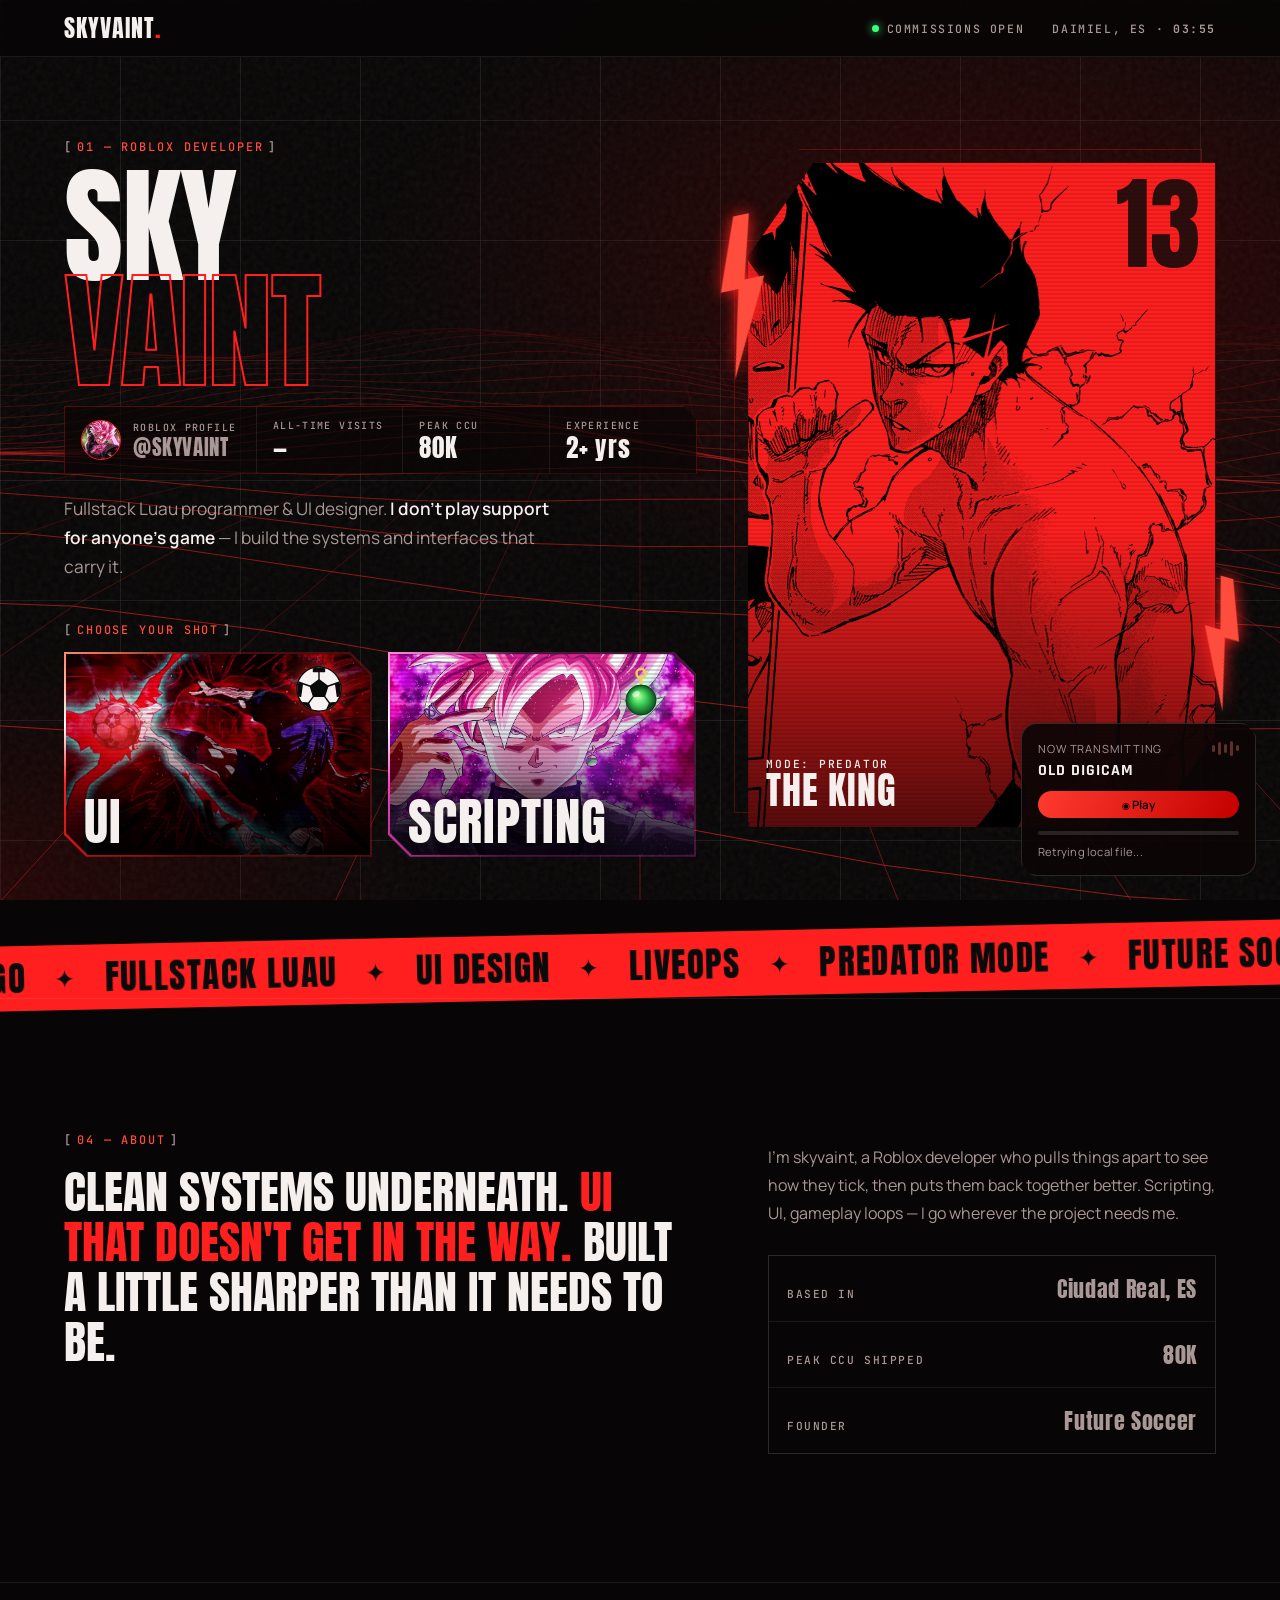
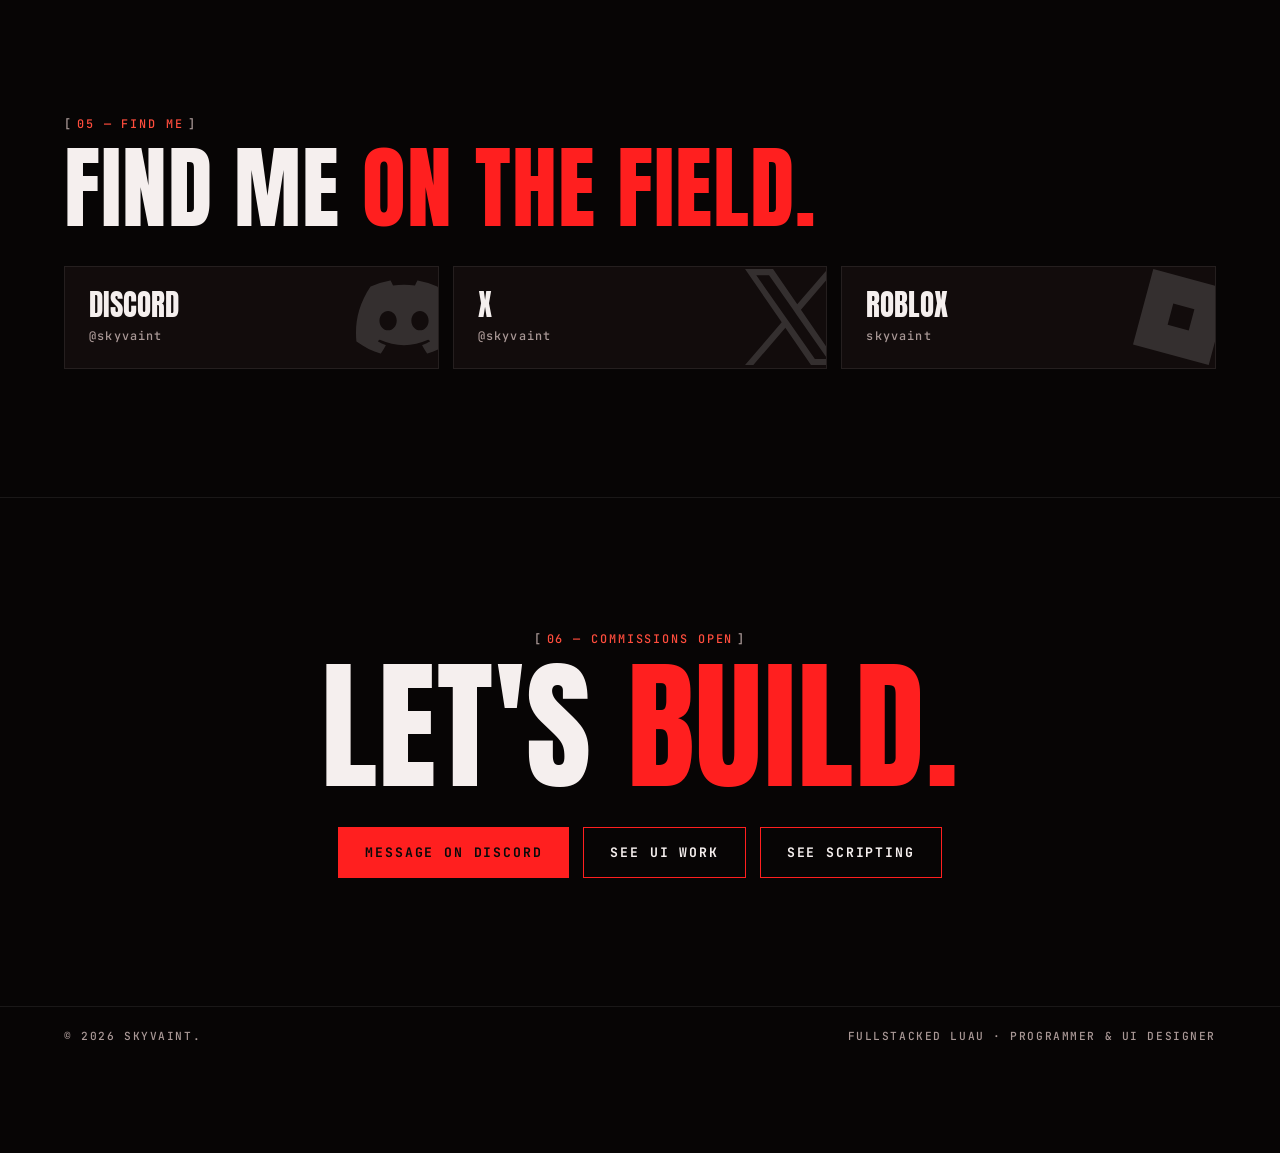
==== commit c494fe4a: "Potara dive for Scripting, deeper ball zoom, reactive 3D mesh, music off by default - Scripting link" ====
--- a/index.html
+++ b/index.html
@@ -40,13 +40,22 @@
     </g>
     <circle cx="50" cy="50" r="48" fill="none" stroke="#0a0a0a" stroke-width="3"/>
   </symbol>
+  <symbol id="potara" viewBox="0 0 100 100">
+    <circle cx="50" cy="15" r="9" fill="none" stroke="#f4cf55" stroke-width="5"/>
+    <path d="M50 24v14" stroke="#f4cf55" stroke-width="5" stroke-linecap="round"/>
+    <circle cx="50" cy="68" r="30" fill="url(#potara-gem)" stroke="#0b3d18" stroke-width="2"/>
+    <ellipse cx="40" cy="56" rx="8" ry="5" fill="#fff" opacity=".55" transform="rotate(-30 40 56)"/>
+  </symbol>
+  <radialGradient id="potara-gem" cx="50%" cy="50%" r="50%" fx="38%" fy="34%">
+    <stop offset="0" stop-color="#d6ffb0"/><stop offset=".45" stop-color="#3fd45a"/><stop offset="1" stop-color="#0b4f1e"/>
+  </radialGradient>
   <symbol id="bolt" viewBox="0 0 64 160">
     <path d="M38 0 10 72h18L6 160l50-96H36L54 0Z" fill="currentColor"/>
   </symbol>
 </svg>
 
 <div class="backdrop" aria-hidden="true"></div>
-<div class="mesh" aria-hidden="true"></div>
+<canvas id="mesh" aria-hidden="true"></canvas>
 
 <!-- Everything inside #page is swapped when navigating; the rest persists. -->
 <div id="page">
@@ -79,32 +88,24 @@
         <div class="shot-picker">
           <span class="label shot-picker-label">Choose your shot</span>
           <div class="shot-buttons">
-            <a href="ui.html" class="shot-card is-ui" data-shot data-shot-color="#070505" data-tilt>
+            <a href="ui.html" class="shot-card is-ui" aria-label="UI design" data-shot data-shot-color="#070505" data-tilt>
               <span class="shot-card-border" aria-hidden="true"></span>
               <span class="shot-card-media" aria-hidden="true"><img src="images/banners/barou-shot.jpg" alt="" width="498" height="281"></span>
               <span class="shot-card-glow" aria-hidden="true"></span>
               <span class="shot-card-sheen" aria-hidden="true"></span>
               <svg class="shot-card-bolt bolt-1" viewBox="0 0 64 160" aria-hidden="true"><use href="#bolt"/></svg>
               <svg class="shot-card-bolt bolt-2" viewBox="0 0 64 160" aria-hidden="true"><use href="#bolt"/></svg>
-              <span class="shot-card-copy">
-                <span class="shot-card-num">02 / Interfaces</span>
-                <span class="shot-card-name">UI Design</span>
-                <span class="shot-card-desc">Figma → Roblox, shipped.</span>
-              </span>
+              <span class="shot-card-name">UI</span>
               <svg class="shot-card-ball shot-origin" aria-hidden="true"><use href="#ball"/></svg>
             </a>
-            <a href="scripting.html" class="shot-card is-scripting" data-shot data-shot-color="#08050f" data-tilt>
+            <a href="scripting.html" class="shot-card is-scripting" aria-label="Scripting" data-shot data-shot-icon="potara" data-shot-color="#08050f" data-tilt>
               <span class="shot-card-border" aria-hidden="true"></span>
               <span class="shot-card-media" aria-hidden="true"><img src="images/banners/goku-black-banner.jpg" alt="" width="1100" height="619"></span>
               <span class="shot-card-glow" aria-hidden="true"></span>
               <span class="shot-card-sheen" aria-hidden="true"></span>
               <span class="shot-card-sparks" aria-hidden="true"><i></i><i></i><i></i><i></i><i></i><i></i></span>
-              <span class="shot-card-copy">
-                <span class="shot-card-num">03 / Systems</span>
-                <span class="shot-card-name">Scripting</span>
-                <span class="shot-card-desc">Gameplay, liveops, backend.</span>
-              </span>
-              <svg class="shot-card-ball shot-origin" aria-hidden="true"><use href="#ball"/></svg>
+              <span class="shot-card-name">Scripting</span>
+              <svg class="shot-card-ball shot-card-potara shot-origin" viewBox="0 0 100 100" aria-hidden="true"><use href="#potara"/></svg>
             </a>
           </div>
         </div>
@@ -169,7 +170,7 @@
       <div class="cta-actions">
         <a href="https://discord.com/users/1367774975045406801" target="_blank" rel="noreferrer" class="btn btn-solid">Message on Discord</a>
         <a href="ui.html" class="btn btn-line" data-shot data-shot-color="#070505">See UI work</a>
-        <a href="scripting.html" class="btn btn-line" data-shot data-shot-color="#08050f">See scripting</a>
+        <a href="scripting.html" class="btn btn-line" data-shot data-shot-icon="potara" data-shot-color="#08050f">See scripting</a>
       </div>
     </section>
   </main>
--- a/common.css
+++ b/common.css
@@ -130,6 +130,7 @@
 .soundwave i:nth-child(3) { animation-delay: -.6s; height: 9px; }
 .soundwave i:nth-child(4) { animation-delay: -.15s; height: 15px; }
 .soundwave i:nth-child(5) { animation-delay: -.45s; height: 6px; }
+.soundtrack:not(.is-playing) .soundwave i { animation-play-state: paused; opacity: .35; }
 @keyframes soundwave { to { transform: scaleY(.35); opacity: .45; } }
 .track-progress { height: 4px; margin: 13px 0 9px; border-radius: 99px; background: rgba(255, 255, 255, .12); cursor: pointer; overflow: hidden; }
 #track-progress-fill { display: block; height: 100%; width: 0; border-radius: inherit; background: var(--grad); }
--- a/site.css
+++ b/site.css
@@ -85,36 +85,15 @@
   opacity: .06;
   background-image: url("data:image/svg+xml,%3Csvg viewBox='0 0 180 180' xmlns='http://www.w3.org/2000/svg'%3E%3Cfilter id='n'%3E%3CfeTurbulence type='fractalNoise' baseFrequency='.9' numOctaves='3' stitchTiles='stitch'/%3E%3C/filter%3E%3Crect width='100%25' height='100%25' filter='url(%23n)'/%3E%3C/svg%3E");
 }
-/* Animated mesh: a tiled diamond lattice drifting diagonally. Only the
-   transform animates, so it stays on the compositor. */
-.mesh {
+/* Reactive 3D mesh (drawn by effects.js) */
+#mesh {
   position: fixed;
   inset: 0;
+  width: 100%;
+  height: 100%;
   z-index: -2;
-  overflow: hidden;
-  pointer-events: none;
-  -webkit-mask-image: radial-gradient(ellipse 85% 75% at 60% 35%, #000 20%, transparent 85%);
-  mask-image: radial-gradient(ellipse 85% 75% at 60% 35%, #000 20%, transparent 85%);
-}
-.mesh::before {
-  content: "";
-  position: absolute;
-  inset: -96px;
-  opacity: .24;
-  background-color: var(--mesh);
-  -webkit-mask: url("data:image/svg+xml,%3Csvg xmlns='http://www.w3.org/2000/svg' width='96' height='96'%3E%3Cpath d='M0 48 48 0 96 48 48 96Z M0 0 96 96 M96 0 0 96' fill='none' stroke='%23000' stroke-width='1'/%3E%3Ccircle cx='48' cy='48' r='1.6'/%3E%3Ccircle cx='0' cy='0' r='1.6'/%3E%3C/svg%3E") 0 0 / 96px 96px;
-  mask: url("data:image/svg+xml,%3Csvg xmlns='http://www.w3.org/2000/svg' width='96' height='96'%3E%3Cpath d='M0 48 48 0 96 48 48 96Z M0 0 96 96 M96 0 0 96' fill='none' stroke='%23000' stroke-width='1'/%3E%3Ccircle cx='48' cy='48' r='1.6'/%3E%3Ccircle cx='0' cy='0' r='1.6'/%3E%3C/svg%3E") 0 0 / 96px 96px;
-  animation: mesh-drift 9s linear infinite;
-  will-change: transform;
-}
-.mesh::after {
-  content: "";
-  position: absolute;
-  inset: 0;
-  background: repeating-linear-gradient(106deg, transparent 0 46px, var(--mesh) 47px 48px, transparent 49px 140px);
-  opacity: .07;
-}
-@keyframes mesh-drift { to { transform: translate(96px, 96px); } }
+  pointer-events: none;
+}
 
 #thunder {
   position: fixed;
@@ -293,7 +272,7 @@
 }
 .shot-card.is-scripting { --c1: #ff3ec8; --c2: #ff8fdd; background: rgba(255, 62, 200, .25); }
 .shot-card:focus-visible { outline: none; }
-.shot-card:focus-visible .shot-card-copy { text-decoration: underline; }
+.shot-card:focus-visible .shot-card-name { text-decoration: underline; }
 
 /* Rotating light running around the border */
 .shot-card-border { position: absolute; inset: 0; z-index: -1; overflow: hidden; }
@@ -414,30 +393,23 @@
   100% { transform: translateY(-220px) scale(.3); opacity: 0; }
 }
 
-/* Copy + ball */
-.shot-card-copy {
+/* Label + ball / potara */
+.shot-card-name {
   position: absolute;
   left: 20px;
-  right: 76px;
-  bottom: 16px;
+  bottom: 10px;
   z-index: 3;
-  display: flex;
-  flex-direction: column;
-  gap: 4px;
-}
-.shot-card-num { font: 500 .66rem var(--mono); letter-spacing: .16em; text-transform: uppercase; color: var(--c2); }
-.shot-card-name {
-  font: 400 clamp(2rem, 3.4vw, 2.8rem)/.95 var(--display);
+  font: 400 clamp(2.6rem, 4vw, 3.7rem)/1 var(--display);
+  white-space: nowrap;
   text-transform: uppercase;
   letter-spacing: .02em;
-  text-shadow: 0 2px 18px rgba(0, 0, 0, .8);
+  text-shadow: 0 2px 22px rgba(0, 0, 0, .85);
   transition: transform .3s cubic-bezier(.2, .8, .2, 1), color .3s ease;
 }
-.shot-card-desc { font-size: .8rem; color: rgba(255, 255, 255, .72); }
 .shot-card-ball {
   position: absolute;
-  right: 16px;
-  bottom: 16px;
+  right: 30px;
+  top: 14px;
   z-index: 3;
   width: 46px;
   height: 46px;
@@ -446,13 +418,22 @@
   transition: width .3s ease, height .3s ease;
 }
 @keyframes card-ball-spin { to { transform: rotate(360deg); } }
+.shot-card-potara {
+  width: 50px;
+  height: 50px;
+  transform-origin: 50% 15%;
+  filter: drop-shadow(0 0 10px rgba(80, 255, 120, .7));
+  animation: potara-swing 2.4s ease-in-out infinite;
+}
+@keyframes potara-swing { 0%, 100% { transform: rotate(-16deg); } 50% { transform: rotate(16deg); } }
 
 .shot-card:hover .shot-card-media img,
 .shot-card:focus-visible .shot-card-media img { filter: saturate(1.4) contrast(1.1) brightness(1.1); }
 .shot-card:hover .shot-card-name,
 .shot-card:focus-visible .shot-card-name { transform: translateX(6px); color: var(--c2); }
 .shot-card:hover .shot-card-ball,
-.shot-card:focus-visible .shot-card-ball { width: 56px; height: 56px; animation-duration: .9s; }
+.shot-card:focus-visible .shot-card-ball { width: 58px; height: 58px; animation-duration: .9s; }
+.shot-card:hover .shot-card-potara { animation-duration: .8s; }
 .shot-card:hover .shot-card-border::before { animation-duration: 1.4s; }
 
 /* ---------- Marquee ---------- */
@@ -759,7 +740,7 @@
 @media (prefers-reduced-motion: reduce) {
   html { scroll-behavior: auto; }
   .bolt, .marquee-track, .flash.is-on,
-  .shot-card *, .shot-card *::before, .mesh::before, .stats-banner::before,
+  .shot-card *, .shot-card *::before, .stats-banner::before,
   .goku-bg img, .goku-panel img, .video-play { animation: none !important; }
   .reveal { opacity: 1; transform: none; transition: none; }
 }
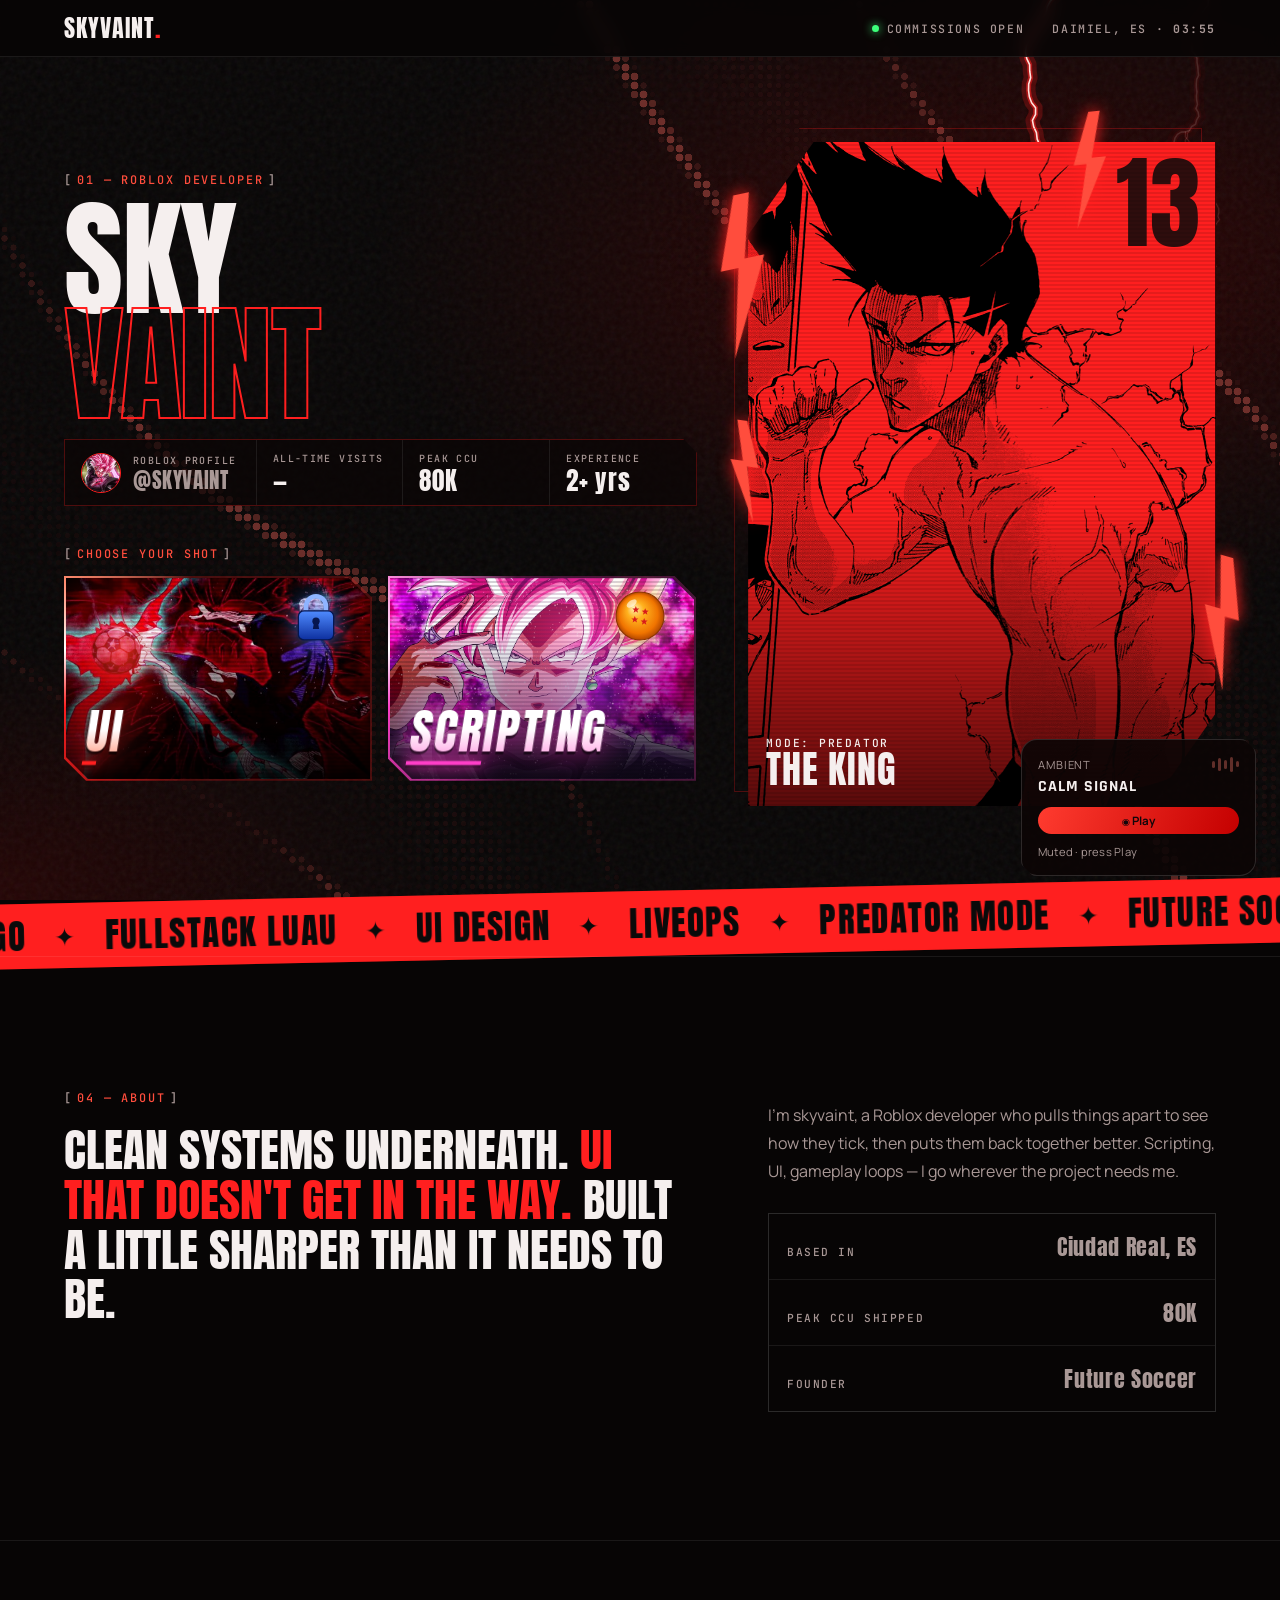
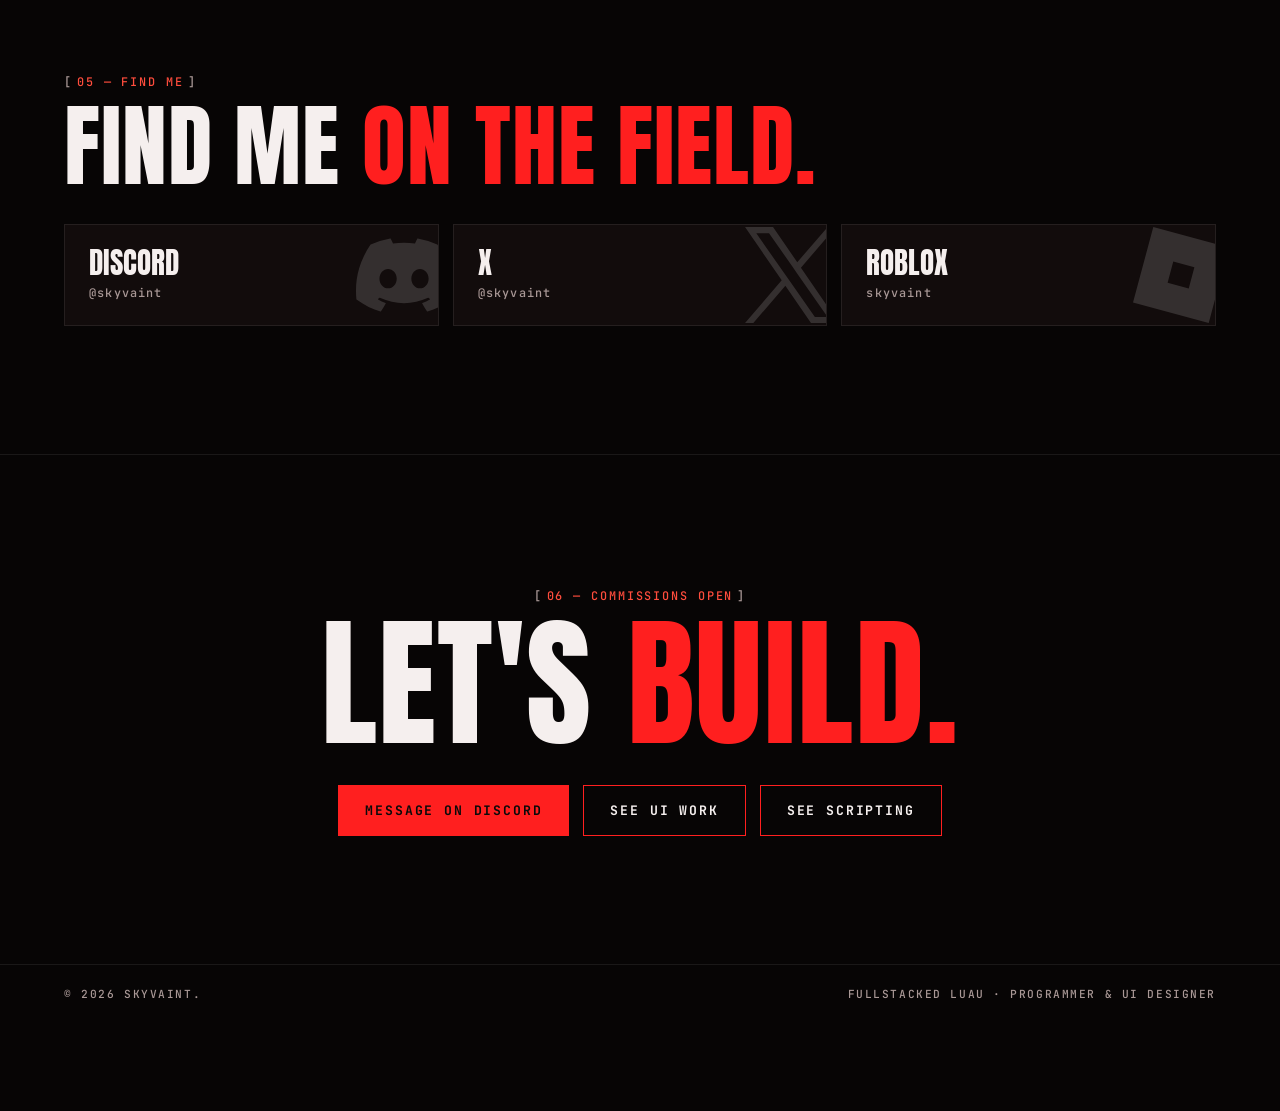
==== commit f1db1830: "Blue Lock / Dragon Ball icons, calm ambient soundtrack, storm of thunder - UI card and links dive th" ====
--- a/index.html
+++ b/index.html
@@ -40,15 +40,28 @@
     </g>
     <circle cx="50" cy="50" r="48" fill="none" stroke="#0a0a0a" stroke-width="3"/>
   </symbol>
-  <symbol id="potara" viewBox="0 0 100 100">
-    <circle cx="50" cy="15" r="9" fill="none" stroke="#f4cf55" stroke-width="5"/>
-    <path d="M50 24v14" stroke="#f4cf55" stroke-width="5" stroke-linecap="round"/>
-    <circle cx="50" cy="68" r="30" fill="url(#potara-gem)" stroke="#0b3d18" stroke-width="2"/>
-    <ellipse cx="40" cy="56" rx="8" ry="5" fill="#fff" opacity=".55" transform="rotate(-30 40 56)"/>
-  </symbol>
-  <radialGradient id="potara-gem" cx="50%" cy="50%" r="50%" fx="38%" fy="34%">
-    <stop offset="0" stop-color="#d6ffb0"/><stop offset=".45" stop-color="#3fd45a"/><stop offset="1" stop-color="#0b4f1e"/>
+  <linearGradient id="bl-body" x1="0" y1="0" x2="0" y2="1">
+    <stop offset="0" stop-color="#4f8bff"/><stop offset="1" stop-color="#0d2f9e"/>
+  </linearGradient>
+  <radialGradient id="db-gem" cx="50%" cy="50%" r="50%" fx="36%" fy="32%">
+    <stop offset="0" stop-color="#fff1b8"/><stop offset=".35" stop-color="#ffb21f"/><stop offset=".8" stop-color="#f07400"/><stop offset="1" stop-color="#b34700"/>
   </radialGradient>
+  <symbol id="bluelock" viewBox="0 0 100 100">
+    <path d="M31 44V31a19 19 0 0 1 38 0v13" fill="none" stroke="#8fb4ff" stroke-width="9" stroke-linecap="round"/>
+    <rect x="16" y="40" width="68" height="56" rx="11" fill="url(#bl-body)" stroke="#06164f" stroke-width="2.5"/>
+    <circle cx="50" cy="60" r="7" fill="#06164f"/>
+    <path d="M46 63h8l2 12H44Z" fill="#06164f"/>
+  </symbol>
+  <symbol id="dragonball" viewBox="0 0 100 100">
+    <circle cx="50" cy="50" r="46" fill="url(#db-gem)" stroke="#8a3600" stroke-width="2"/>
+    <g fill="#d81b1b">
+      <path d="M0-7 1.9-2.4 6.7-2.2 2.9.8 4.2 5.6 0 2.8-4.2 5.6-2.9.8-6.7-2.2-1.9-2.4Z" transform="translate(42 38)"/>
+      <path d="M0-7 1.9-2.4 6.7-2.2 2.9.8 4.2 5.6 0 2.8-4.2 5.6-2.9.8-6.7-2.2-1.9-2.4Z" transform="translate(60 42)"/>
+      <path d="M0-7 1.9-2.4 6.7-2.2 2.9.8 4.2 5.6 0 2.8-4.2 5.6-2.9.8-6.7-2.2-1.9-2.4Z" transform="translate(40 57)"/>
+      <path d="M0-7 1.9-2.4 6.7-2.2 2.9.8 4.2 5.6 0 2.8-4.2 5.6-2.9.8-6.7-2.2-1.9-2.4Z" transform="translate(58 61)"/>
+    </g>
+    <ellipse cx="34" cy="26" rx="11" ry="6" fill="#fff" opacity=".6" transform="rotate(-35 34 26)"/>
+  </symbol>
   <symbol id="bolt" viewBox="0 0 64 160">
     <path d="M38 0 10 72h18L6 160l50-96H36L54 0Z" fill="currentColor"/>
   </symbol>
@@ -83,29 +96,31 @@
           <div class="stat-cell"><span>Peak CCU</span><b>80K</b></div>
           <div class="stat-cell"><span>Experience</span><b>2+ yrs</b></div>
         </div>
-        <p class="hero-sub">Fullstack Luau programmer &amp; UI designer. <strong>I don't play support for anyone's game</strong> — I build the systems and interfaces that carry it.</p>
 
         <div class="shot-picker">
           <span class="label shot-picker-label">Choose your shot</span>
           <div class="shot-buttons">
-            <a href="ui.html" class="shot-card is-ui" aria-label="UI design" data-shot data-shot-color="#070505" data-tilt>
+            <a href="ui.html" class="shot-card is-ui" aria-label="UI design" data-shot data-shot-icon="bluelock" data-shot-color="#070505" data-tilt>
               <span class="shot-card-border" aria-hidden="true"></span>
               <span class="shot-card-media" aria-hidden="true"><img src="images/banners/barou-shot.jpg" alt="" width="498" height="281"></span>
               <span class="shot-card-glow" aria-hidden="true"></span>
               <span class="shot-card-sheen" aria-hidden="true"></span>
               <svg class="shot-card-bolt bolt-1" viewBox="0 0 64 160" aria-hidden="true"><use href="#bolt"/></svg>
               <svg class="shot-card-bolt bolt-2" viewBox="0 0 64 160" aria-hidden="true"><use href="#bolt"/></svg>
+              <svg class="shot-card-bolt bolt-3" viewBox="0 0 64 160" aria-hidden="true"><use href="#bolt"/></svg>
               <span class="shot-card-name">UI</span>
-              <svg class="shot-card-ball shot-origin" aria-hidden="true"><use href="#ball"/></svg>
+              <svg class="shot-card-ball shot-card-icon shot-origin" viewBox="0 0 100 100" aria-hidden="true"><use href="#bluelock"/></svg>
             </a>
-            <a href="scripting.html" class="shot-card is-scripting" aria-label="Scripting" data-shot data-shot-icon="potara" data-shot-color="#08050f" data-tilt>
+            <a href="scripting.html" class="shot-card is-scripting" aria-label="Scripting" data-shot data-shot-icon="dragonball" data-shot-color="#08050f" data-tilt>
               <span class="shot-card-border" aria-hidden="true"></span>
               <span class="shot-card-media" aria-hidden="true"><img src="images/banners/goku-black-banner.jpg" alt="" width="1100" height="619"></span>
               <span class="shot-card-glow" aria-hidden="true"></span>
               <span class="shot-card-sheen" aria-hidden="true"></span>
+              <svg class="shot-card-bolt bolt-1" viewBox="0 0 64 160" aria-hidden="true"><use href="#bolt"/></svg>
+              <svg class="shot-card-bolt bolt-3" viewBox="0 0 64 160" aria-hidden="true"><use href="#bolt"/></svg>
               <span class="shot-card-sparks" aria-hidden="true"><i></i><i></i><i></i><i></i><i></i><i></i></span>
               <span class="shot-card-name">Scripting</span>
-              <svg class="shot-card-ball shot-card-potara shot-origin" viewBox="0 0 100 100" aria-hidden="true"><use href="#potara"/></svg>
+              <svg class="shot-card-ball shot-card-icon shot-origin" viewBox="0 0 100 100" aria-hidden="true"><use href="#dragonball"/></svg>
             </a>
           </div>
         </div>
@@ -120,6 +135,8 @@
         <span class="barou-panel-tag">Mode: Predator<b>The King</b></span>
         <svg class="bolt bolt-a" viewBox="0 0 64 160"><use href="#bolt"/></svg>
         <svg class="bolt bolt-b" viewBox="0 0 64 160"><use href="#bolt"/></svg>
+        <svg class="bolt bolt-c" viewBox="0 0 64 160"><use href="#bolt"/></svg>
+        <svg class="bolt bolt-d" viewBox="0 0 64 160"><use href="#bolt"/></svg>
       </div>
     </section>
 
@@ -169,8 +186,8 @@
       <h2 class="section-title reveal">Let's <em>build.</em></h2>
       <div class="cta-actions">
         <a href="https://discord.com/users/1367774975045406801" target="_blank" rel="noreferrer" class="btn btn-solid">Message on Discord</a>
-        <a href="ui.html" class="btn btn-line" data-shot data-shot-color="#070505">See UI work</a>
-        <a href="scripting.html" class="btn btn-line" data-shot data-shot-icon="potara" data-shot-color="#08050f">See scripting</a>
+        <a href="ui.html" class="btn btn-line" data-shot data-shot-icon="bluelock" data-shot-color="#070505">See UI work</a>
+        <a href="scripting.html" class="btn btn-line" data-shot data-shot-icon="dragonball" data-shot-color="#08050f">See scripting</a>
       </div>
     </section>
   </main>
@@ -184,13 +201,11 @@
 <canvas id="thunder" aria-hidden="true"></canvas>
 <div class="flash" aria-hidden="true"></div>
 
-<aside class="soundtrack" aria-label="Soundtrack player">
-  <div class="soundtrack-heading"><span class="soundtrack-label">Now transmitting</span><span class="soundwave" aria-hidden="true"><i></i><i></i><i></i><i></i><i></i></span></div>
-  <strong id="track-name">Old Digicam</strong>
-  <div class="soundtrack-controls"><button id="soundtrack-toggle" type="button" aria-label="Play soundtrack">Play</button></div>
-  <div class="track-progress" role="slider" aria-label="Track progress" tabindex="0"><span id="track-progress-fill"></span></div>
-  <span id="track-status">Paused</span>
-  <audio id="soundtrack-audio" preload="metadata"></audio>
+<aside class="soundtrack" aria-label="Ambient soundtrack">
+  <div class="soundtrack-heading"><span class="soundtrack-label">Ambient</span><span class="soundwave" aria-hidden="true"><i></i><i></i><i></i><i></i><i></i></span></div>
+  <strong id="track-name">Calm signal</strong>
+  <div class="soundtrack-controls"><button id="soundtrack-toggle" type="button" aria-label="Play ambient soundtrack">Play</button></div>
+  <span id="track-status">Muted · press Play</span>
 </aside>
 
 <script src="common.js"></script>
--- a/common.css
+++ b/common.css
@@ -132,10 +132,7 @@
 .soundwave i:nth-child(5) { animation-delay: -.45s; height: 6px; }
 .soundtrack:not(.is-playing) .soundwave i { animation-play-state: paused; opacity: .35; }
 @keyframes soundwave { to { transform: scaleY(.35); opacity: .45; } }
-.track-progress { height: 4px; margin: 13px 0 9px; border-radius: 99px; background: rgba(255, 255, 255, .12); cursor: pointer; overflow: hidden; }
-#track-progress-fill { display: block; height: 100%; width: 0; border-radius: inherit; background: var(--grad); }
-.track-progress:focus-visible { outline: 1px solid var(--accent-soft); outline-offset: 4px; }
-#track-status { margin-top: 9px; letter-spacing: .02em; text-transform: none; }
+#track-status { margin-top: 10px; letter-spacing: .02em; text-transform: none; }
 
 @media (max-width: 600px) {
   .soundtrack { right: 12px; bottom: 12px; width: 180px; padding: 12px; }
--- a/site.css
+++ b/site.css
@@ -18,7 +18,8 @@
 
   --glow-1: rgba(200, 0, 0, .22);
   --glow-2: rgba(120, 0, 0, .25);
-  --mesh: rgba(255, 40, 40, .5);
+  --dots-dim: rgb(140, 32, 38);
+  --dots-hot: rgb(232, 98, 88);
   --bolt-glow: #ff1f1f;
   --bolt-core: #ffe2dc;
   --flash: rgba(255, 40, 40, .28);
@@ -44,7 +45,8 @@
   --player-bg: rgba(10, 6, 18, .92);
   --glow-1: rgba(255, 62, 200, .16);
   --glow-2: rgba(139, 61, 255, .22);
-  --mesh: rgba(200, 90, 255, .5);
+  --dots-dim: rgb(96, 40, 124);
+  --dots-hot: rgb(214, 118, 200);
   --bolt-glow: #ff3ec8;
   --bolt-core: #ffe6fa;
   --flash: rgba(255, 62, 200, .26);
@@ -74,8 +76,6 @@
   background:
     radial-gradient(ellipse 70% 55% at 78% 30%, var(--glow-1), transparent 70%),
     radial-gradient(ellipse 50% 40% at 0% 100%, var(--glow-2), transparent 70%),
-    linear-gradient(var(--line) 1px, transparent 1px) 0 0 / 100% 120px,
-    linear-gradient(90deg, var(--line) 1px, transparent 1px) 0 0 / 120px 100%,
     var(--bg);
 }
 .backdrop::after {
@@ -85,7 +85,7 @@
   opacity: .06;
   background-image: url("data:image/svg+xml,%3Csvg viewBox='0 0 180 180' xmlns='http://www.w3.org/2000/svg'%3E%3Cfilter id='n'%3E%3CfeTurbulence type='fractalNoise' baseFrequency='.9' numOctaves='3' stitchTiles='stitch'/%3E%3C/filter%3E%3Crect width='100%25' height='100%25' filter='url(%23n)'/%3E%3C/svg%3E");
 }
-/* Reactive 3D mesh (drawn by effects.js) */
+/* Dot-matrix silk background (WebGL, drawn by effects.js) */
 #mesh {
   position: fixed;
   inset: 0;
@@ -245,11 +245,13 @@
   width: 64px;
   color: var(--red-hot);
   filter: drop-shadow(0 0 8px var(--bolt-glow));
-  animation: bolt-flicker 3.6s steps(1) infinite;
+  animation: bolt-flicker 2.8s steps(1) infinite;
   pointer-events: none;
 }
 .bolt-a { top: 8%; left: -36px; transform: rotate(-12deg); }
 .bolt-b { bottom: 18%; right: -30px; width: 52px; transform: rotate(16deg) scaleX(-1); animation-delay: -1.7s; }
+.bolt-c { top: 42%; left: -24px; width: 40px; transform: rotate(8deg) scaleX(-1); animation-delay: -.9s; animation-duration: 2.4s; }
+.bolt-d { top: -30px; right: 22%; width: 46px; transform: rotate(-6deg); animation-delay: -2.6s; animation-duration: 2.9s; }
 @keyframes bolt-flicker { 0%, 100% { opacity: .15; } 6% { opacity: 1; } 9% { opacity: .2; } 12% { opacity: 1; } 30% { opacity: .35; } }
 
 /* ---------- Choose-your-shot banner cards ---------- */
@@ -362,10 +364,12 @@
   filter: drop-shadow(0 0 6px rgba(255, 40, 40, .95));
   opacity: 0;
   pointer-events: none;
-  animation: card-bolt 3.2s steps(1) infinite;
+  animation: card-bolt 2.4s steps(1) infinite;
 }
 .bolt-1 { top: -6px; right: 30%; transform: rotate(14deg); }
 .bolt-2 { top: 10px; right: 8%; width: 24px; transform: rotate(-18deg) scaleX(-1); animation-delay: -1.3s; }
+.bolt-3 { top: 30%; left: 40%; width: 28px; transform: rotate(24deg); animation-delay: -2.1s; animation-duration: 2.3s; }
+.is-scripting .shot-card-bolt { color: #ff7ad9; filter: drop-shadow(0 0 6px rgba(255, 62, 200, .95)); }
 @keyframes card-bolt { 0%, 100% { opacity: 0; } 4% { opacity: 1; } 7% { opacity: .1; } 10% { opacity: 1; } 16% { opacity: 0; } }
 
 /* Scripting card: rising ki sparks */
@@ -393,18 +397,34 @@
   100% { transform: translateY(-220px) scale(.3); opacity: 0; }
 }
 
-/* Label + ball / potara */
+/* Label + icon */
 .shot-card-name {
   position: absolute;
-  left: 20px;
-  bottom: 10px;
+  left: 22px;
+  bottom: 16px;
   z-index: 3;
-  font: 400 clamp(2.6rem, 4vw, 3.7rem)/1 var(--display);
+  padding-right: .12em;
+  font: 400 clamp(2.5rem, 3.7vw, 3.4rem)/.9 var(--display);
+  text-transform: uppercase;
+  letter-spacing: .05em;
   white-space: nowrap;
-  text-transform: uppercase;
-  letter-spacing: .02em;
-  text-shadow: 0 2px 22px rgba(0, 0, 0, .85);
-  transition: transform .3s cubic-bezier(.2, .8, .2, 1), color .3s ease;
+  color: transparent;
+  background: linear-gradient(180deg, #fff 35%, var(--c2));
+  -webkit-background-clip: text;
+  background-clip: text;
+  filter: drop-shadow(0 3px 0 rgba(0, 0, 0, .55)) drop-shadow(0 0 16px color-mix(in srgb, var(--c1) 70%, transparent));
+  transform: skewX(-9deg);
+  transition: transform .3s cubic-bezier(.2, .8, .2, 1);
+}
+.shot-card-name::after {
+  content: "";
+  display: block;
+  height: 4px;
+  width: 38%;
+  margin-top: 8px;
+  background: var(--c1);
+  box-shadow: 0 0 12px var(--c1);
+  transition: width .35s cubic-bezier(.2, .8, .2, 1);
 }
 .shot-card-ball {
   position: absolute;
@@ -418,22 +438,24 @@
   transition: width .3s ease, height .3s ease;
 }
 @keyframes card-ball-spin { to { transform: rotate(360deg); } }
-.shot-card-potara {
-  width: 50px;
-  height: 50px;
-  transform-origin: 50% 15%;
-  filter: drop-shadow(0 0 10px rgba(80, 255, 120, .7));
-  animation: potara-swing 2.4s ease-in-out infinite;
-}
-@keyframes potara-swing { 0%, 100% { transform: rotate(-16deg); } 50% { transform: rotate(16deg); } }
+.shot-card-icon {
+  width: 52px;
+  height: 52px;
+  animation: icon-float 2.6s ease-in-out infinite;
+}
+.is-ui .shot-card-icon { filter: drop-shadow(0 0 12px rgba(70, 130, 255, .85)); }
+.is-scripting .shot-card-icon { filter: drop-shadow(0 0 12px rgba(255, 160, 30, .85)); }
+@keyframes icon-float { 0%, 100% { transform: translateY(-3px); } 50% { transform: translateY(3px); } }
 
 .shot-card:hover .shot-card-media img,
 .shot-card:focus-visible .shot-card-media img { filter: saturate(1.4) contrast(1.1) brightness(1.1); }
 .shot-card:hover .shot-card-name,
-.shot-card:focus-visible .shot-card-name { transform: translateX(6px); color: var(--c2); }
+.shot-card:focus-visible .shot-card-name { transform: skewX(-9deg) translateX(6px); }
+.shot-card:hover .shot-card-name::after,
+.shot-card:focus-visible .shot-card-name::after { width: 100%; }
 .shot-card:hover .shot-card-ball,
 .shot-card:focus-visible .shot-card-ball { width: 58px; height: 58px; animation-duration: .9s; }
-.shot-card:hover .shot-card-potara { animation-duration: .8s; }
+.shot-card:hover .shot-card-icon { animation-duration: 1.2s; }
 .shot-card:hover .shot-card-border::before { animation-duration: 1.4s; }
 
 /* ---------- Marquee ---------- */
@@ -719,9 +741,9 @@
   .timeline-row { grid-template-columns: 1fr auto; gap: 6px 16px; }
   .timeline-row p { grid-column: 1 / -1; }
   .topbar-meta .hide-sm { display: none; }
-  .backdrop { background-size: auto, auto, 100% 80px, 80px 100%, auto; }
 }
 @media (max-width: 600px) {
+  .bolt-c, .bolt-d { display: none; }
   .shot-buttons { grid-template-columns: 1fr; }
   .shot-card { height: 180px; }
   .video-grid { grid-template-columns: 1fr; }
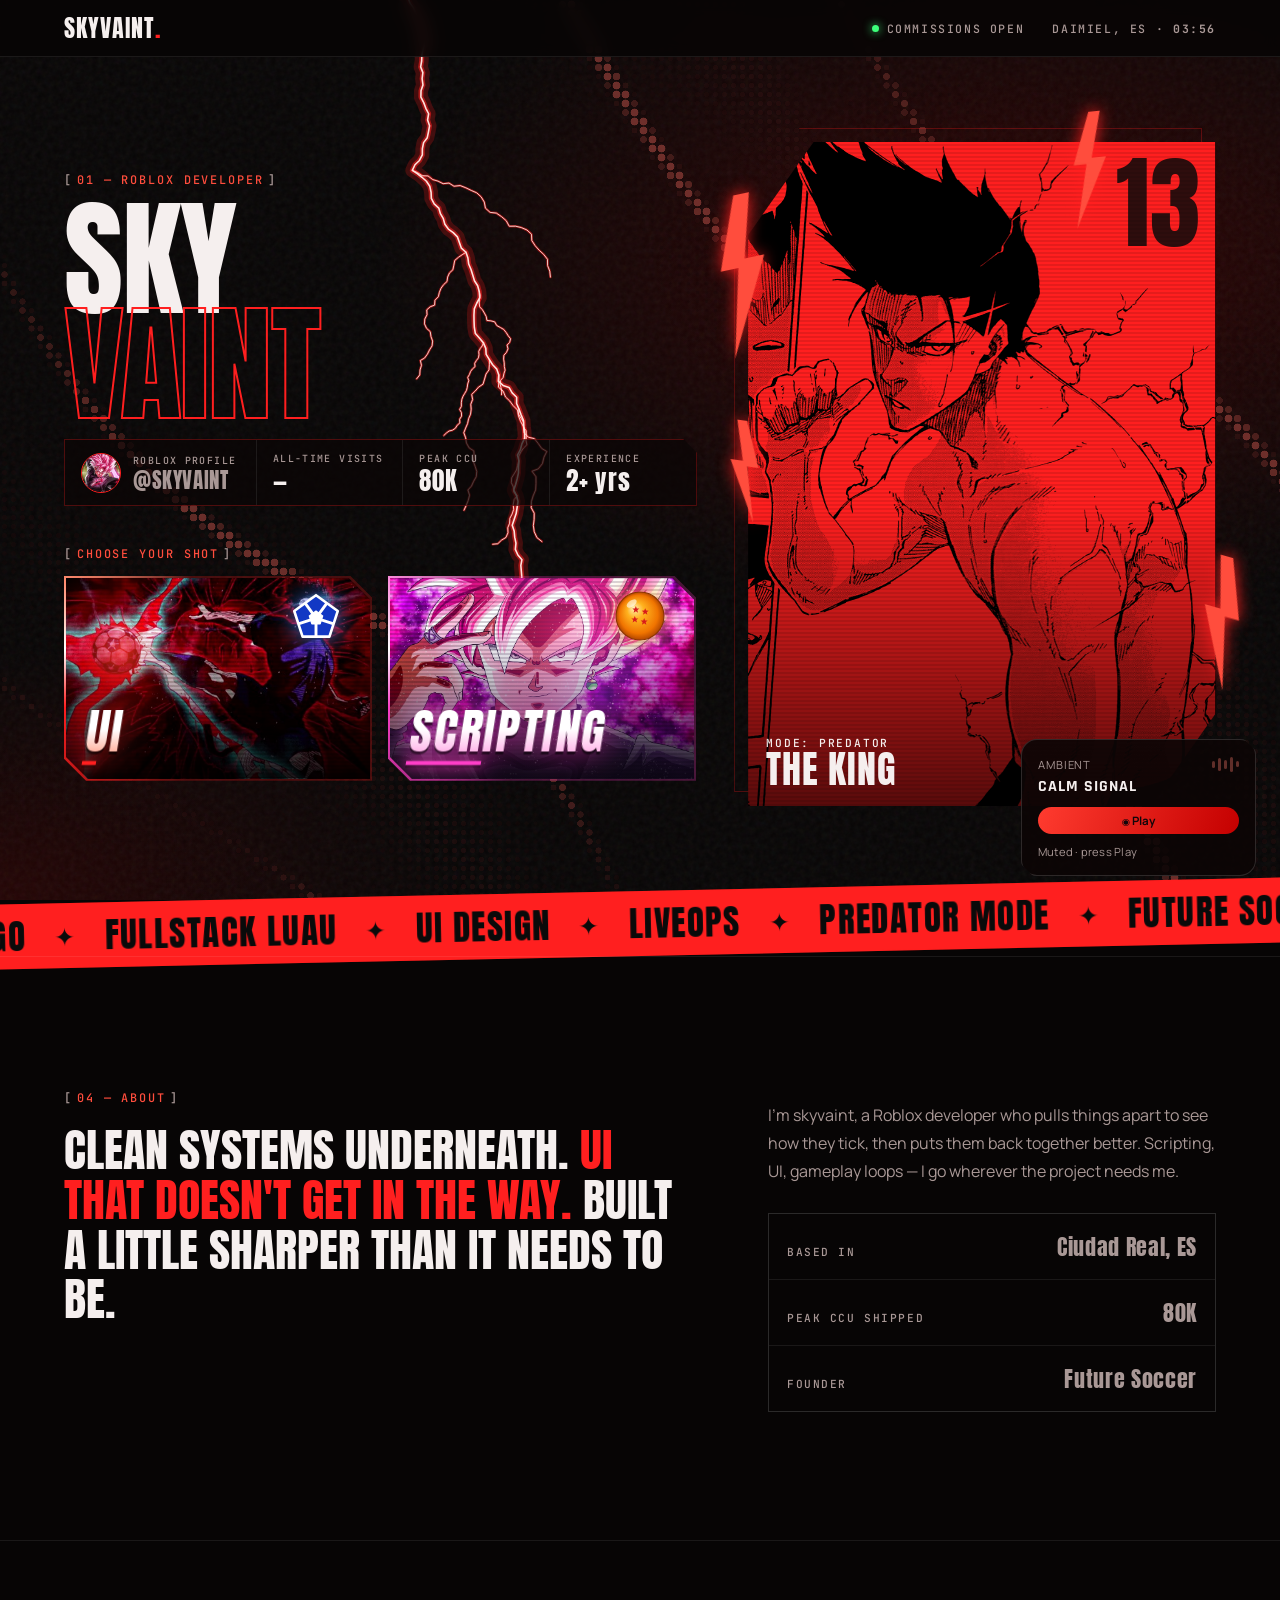
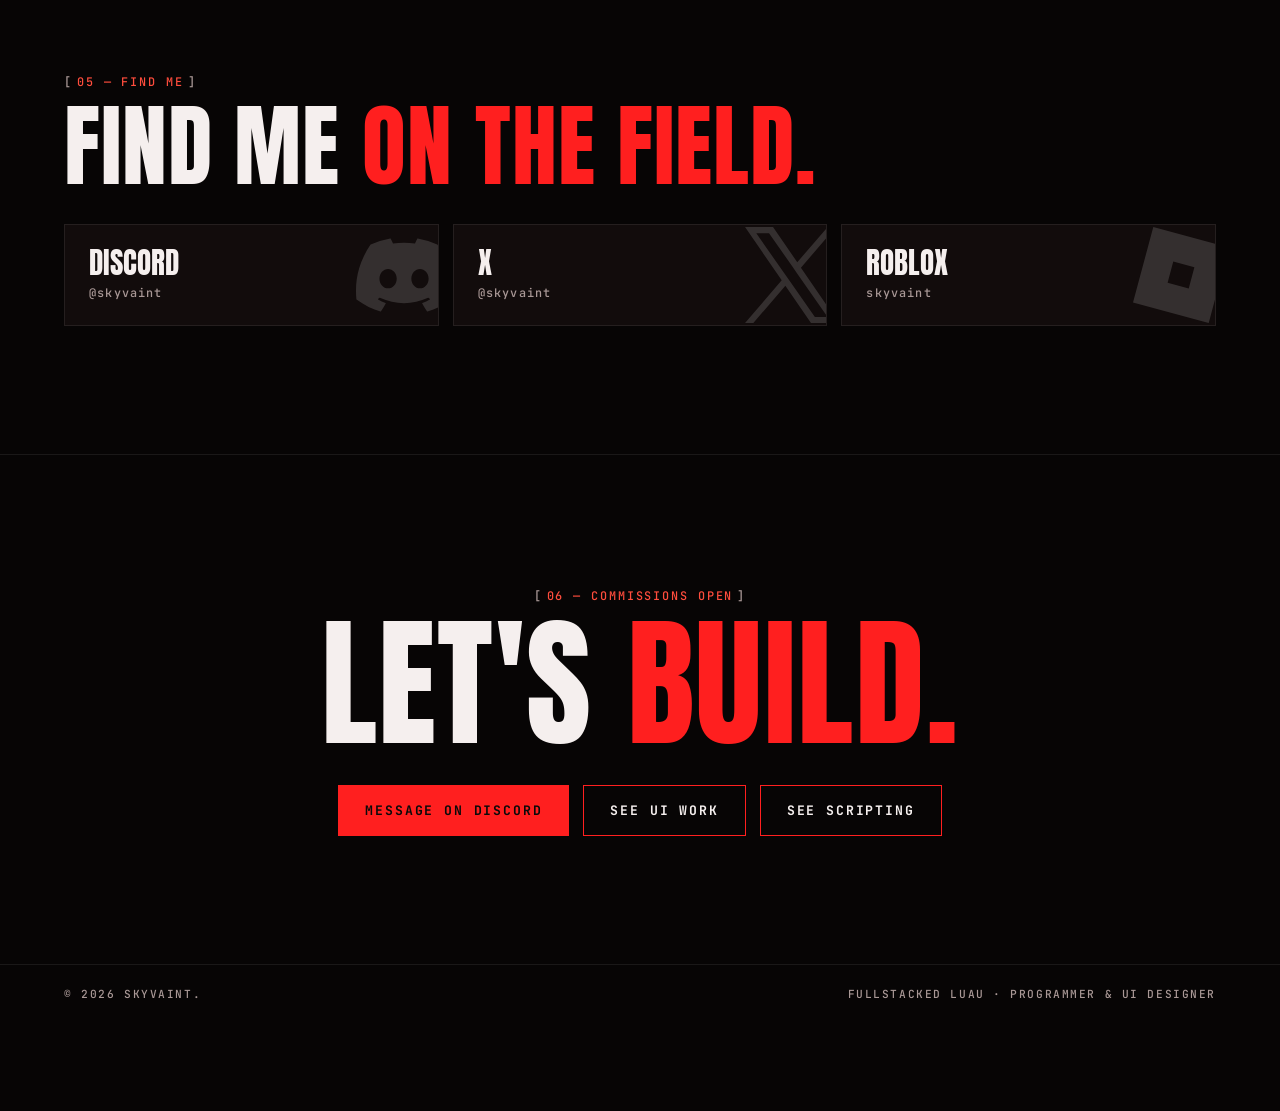
==== commit 0ca1251a: "Use the Blue Lock emblem for the UI card and dive Recreate the emblem as a vector (images/icons/blue" ====
--- a/index.html
+++ b/index.html
@@ -40,17 +40,13 @@
     </g>
     <circle cx="50" cy="50" r="48" fill="none" stroke="#0a0a0a" stroke-width="3"/>
   </symbol>
-  <linearGradient id="bl-body" x1="0" y1="0" x2="0" y2="1">
-    <stop offset="0" stop-color="#4f8bff"/><stop offset="1" stop-color="#0d2f9e"/>
-  </linearGradient>
   <radialGradient id="db-gem" cx="50%" cy="50%" r="50%" fx="36%" fy="32%">
     <stop offset="0" stop-color="#fff1b8"/><stop offset=".35" stop-color="#ffb21f"/><stop offset=".8" stop-color="#f07400"/><stop offset="1" stop-color="#b34700"/>
   </radialGradient>
   <symbol id="bluelock" viewBox="0 0 100 100">
-    <path d="M31 44V31a19 19 0 0 1 38 0v13" fill="none" stroke="#8fb4ff" stroke-width="9" stroke-linecap="round"/>
-    <rect x="16" y="40" width="68" height="56" rx="11" fill="url(#bl-body)" stroke="#06164f" stroke-width="2.5"/>
-    <circle cx="50" cy="60" r="7" fill="#06164f"/>
-    <path d="M46 63h8l2 12H44Z" fill="#06164f"/>
+    <polygon points="50.00,10.00 91.85,40.40 75.86,89.60 24.14,89.60 8.15,40.40" fill="#1238c4" stroke="#fff" stroke-width="5" stroke-linejoin="round"/>
+    <path d="M50.00 54.00L70.92 25.20M50.00 54.00L83.85 65.00M50.00 54.00L50.00 89.60M50.00 54.00L16.15 65.00M50.00 54.00L29.08 25.20" stroke="#fff" stroke-width="5.6"/>
+    <polygon points="50.00,40.50 62.84,49.83 57.94,64.92 42.06,64.92 37.16,49.83" fill="#fff" stroke="#fff" stroke-width="2.5" stroke-linejoin="round"/>
   </symbol>
   <symbol id="dragonball" viewBox="0 0 100 100">
     <circle cx="50" cy="50" r="46" fill="url(#db-gem)" stroke="#8a3600" stroke-width="2"/>
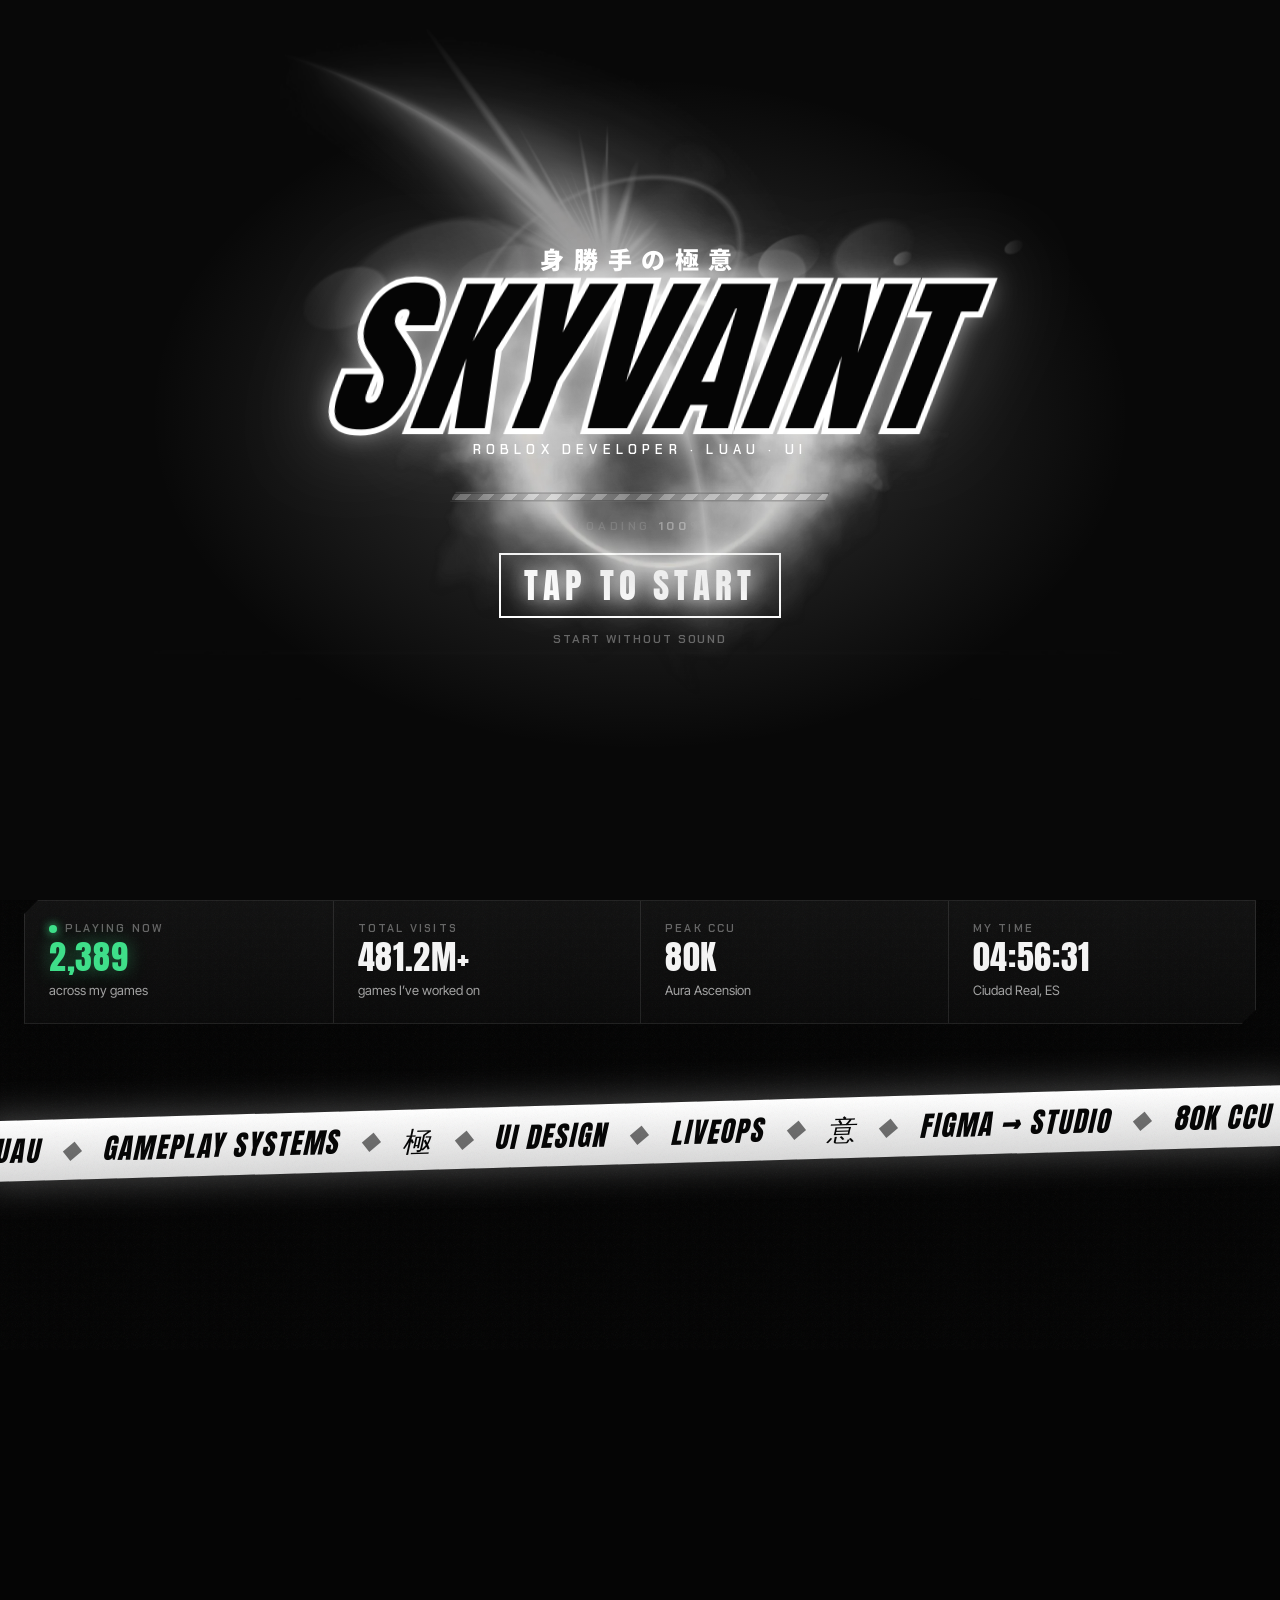
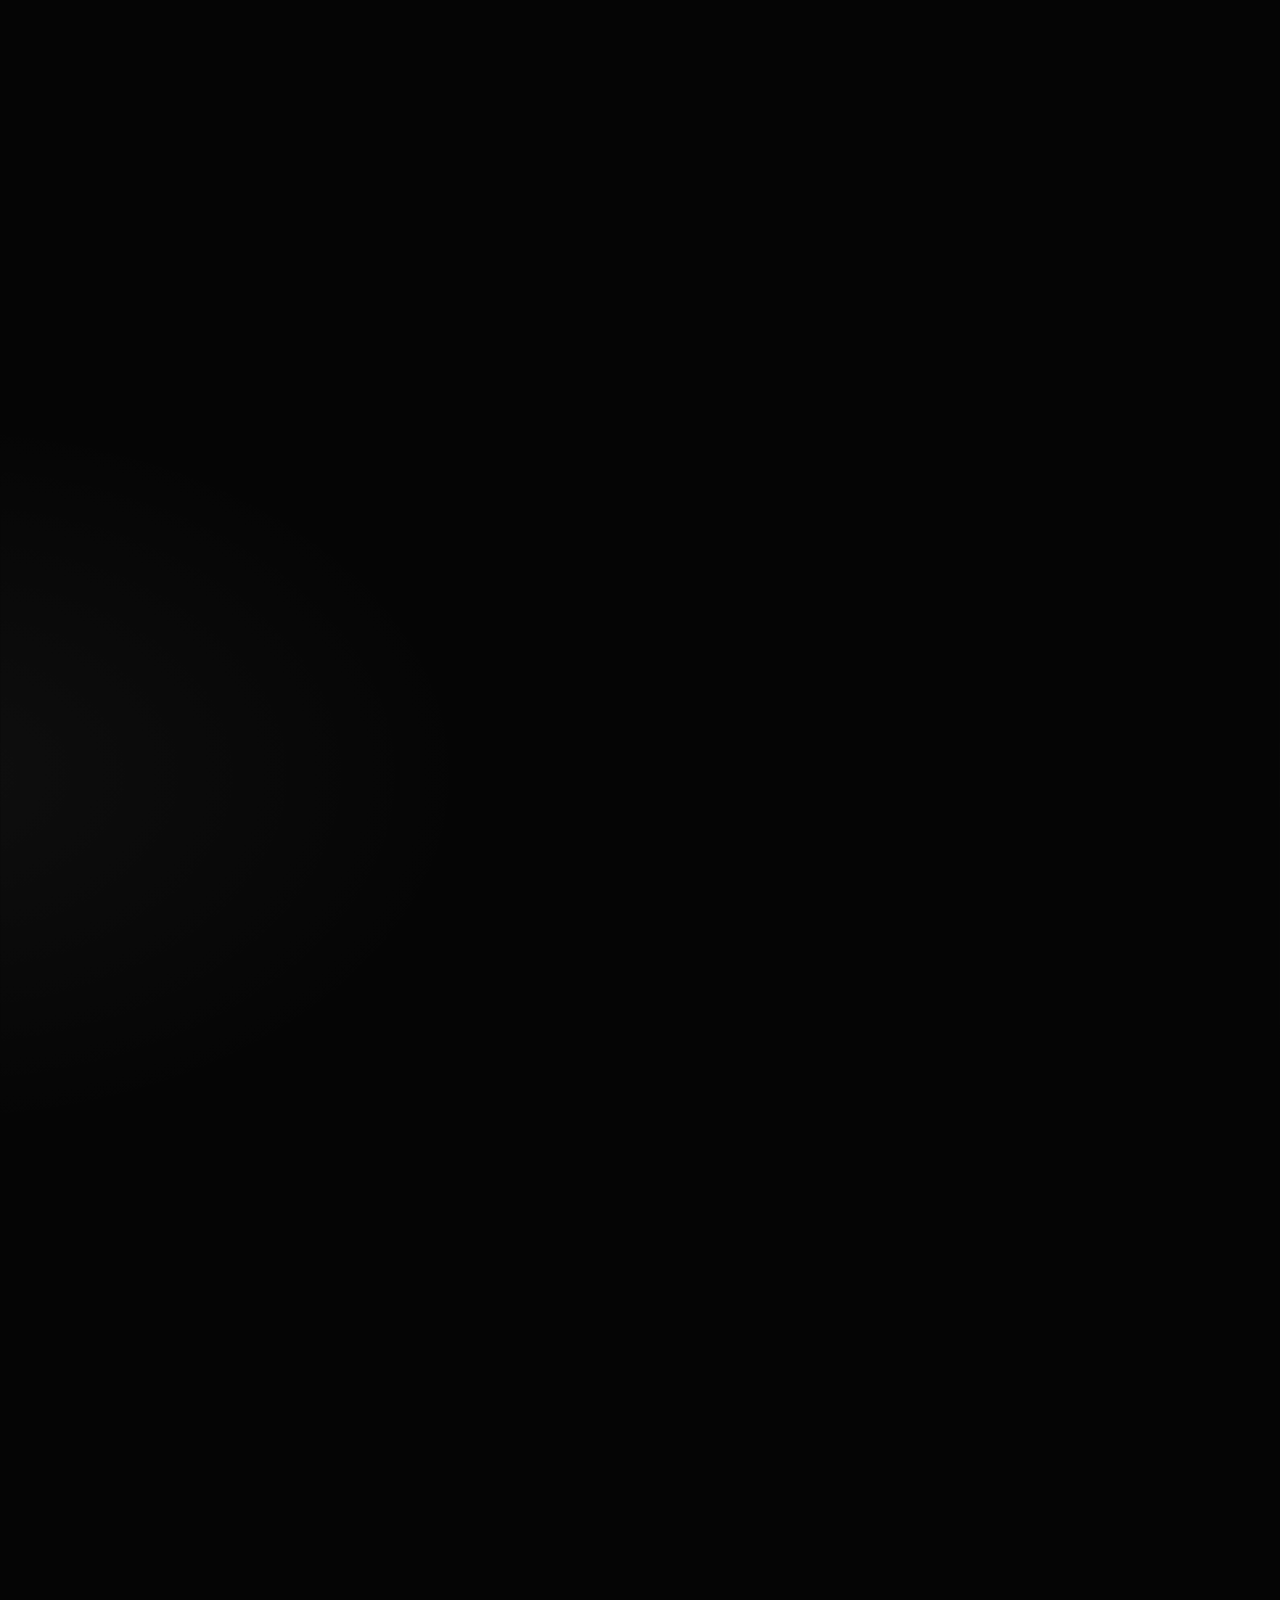
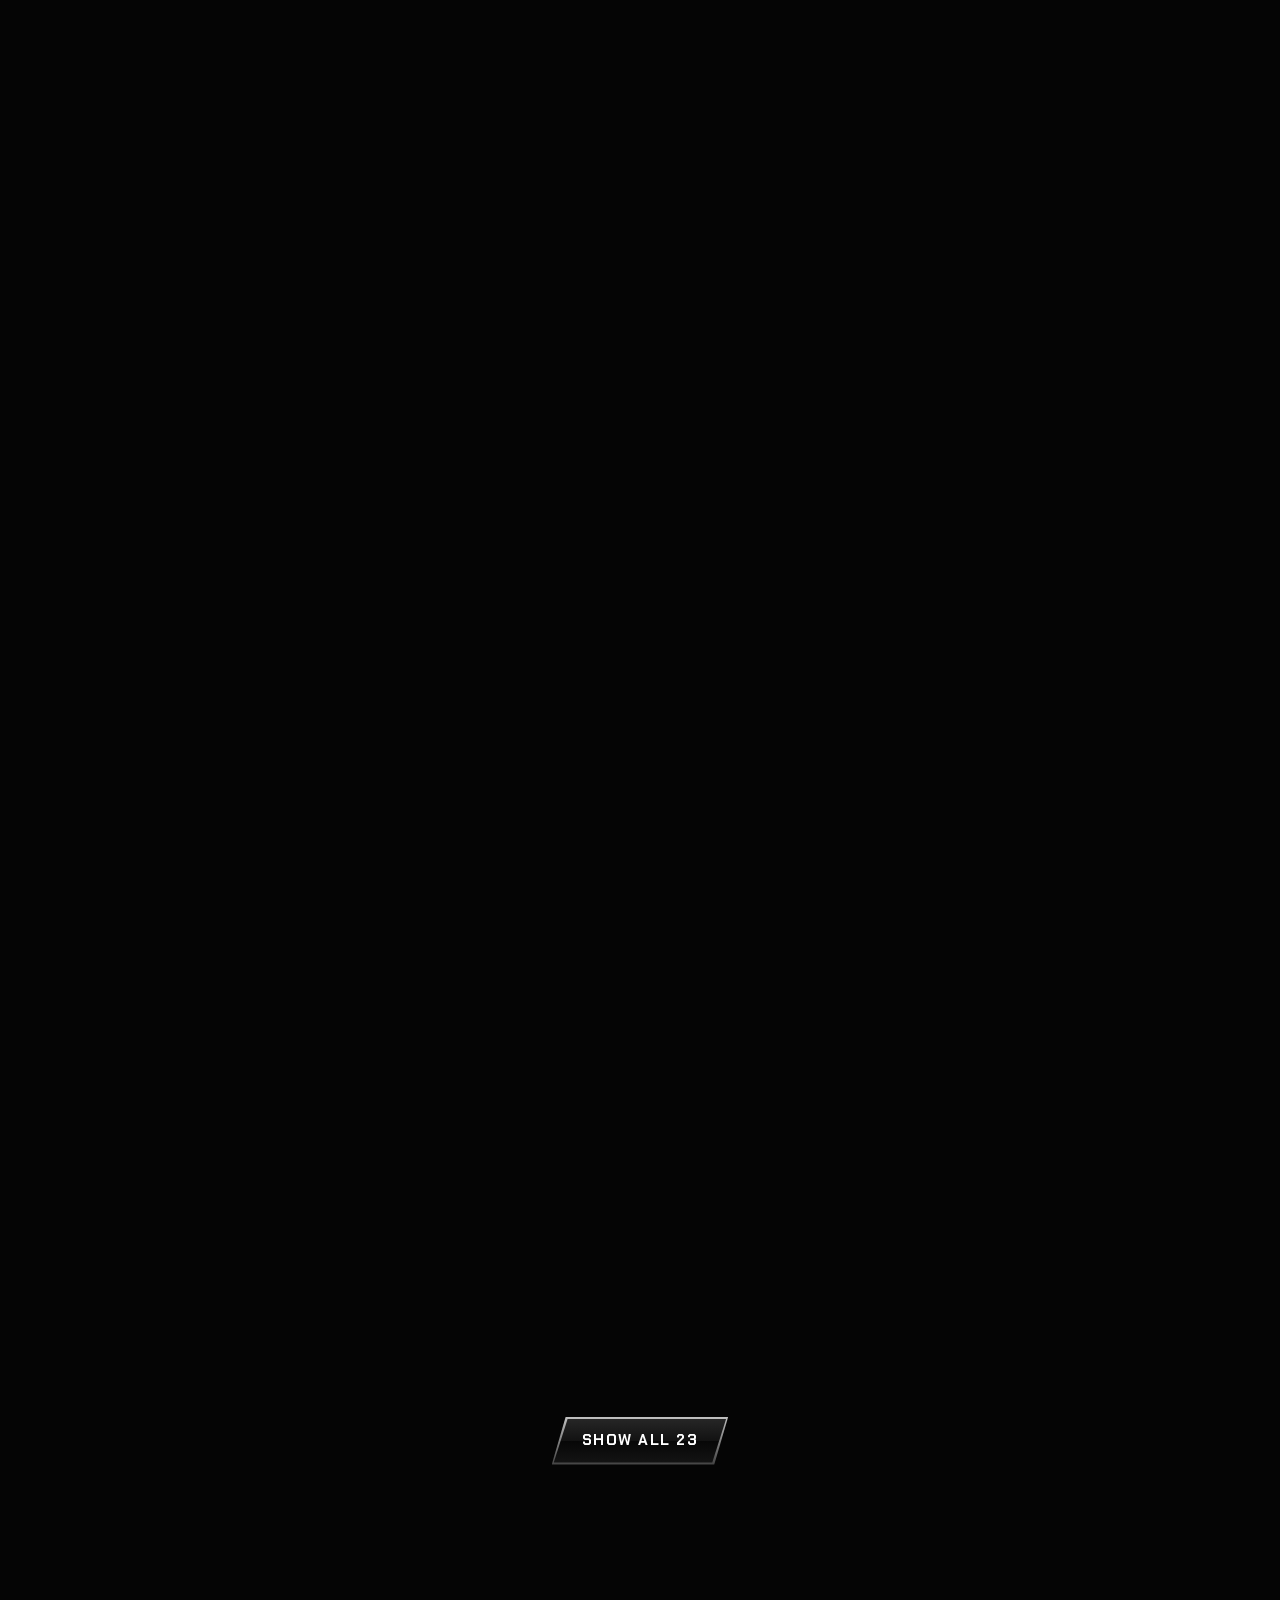
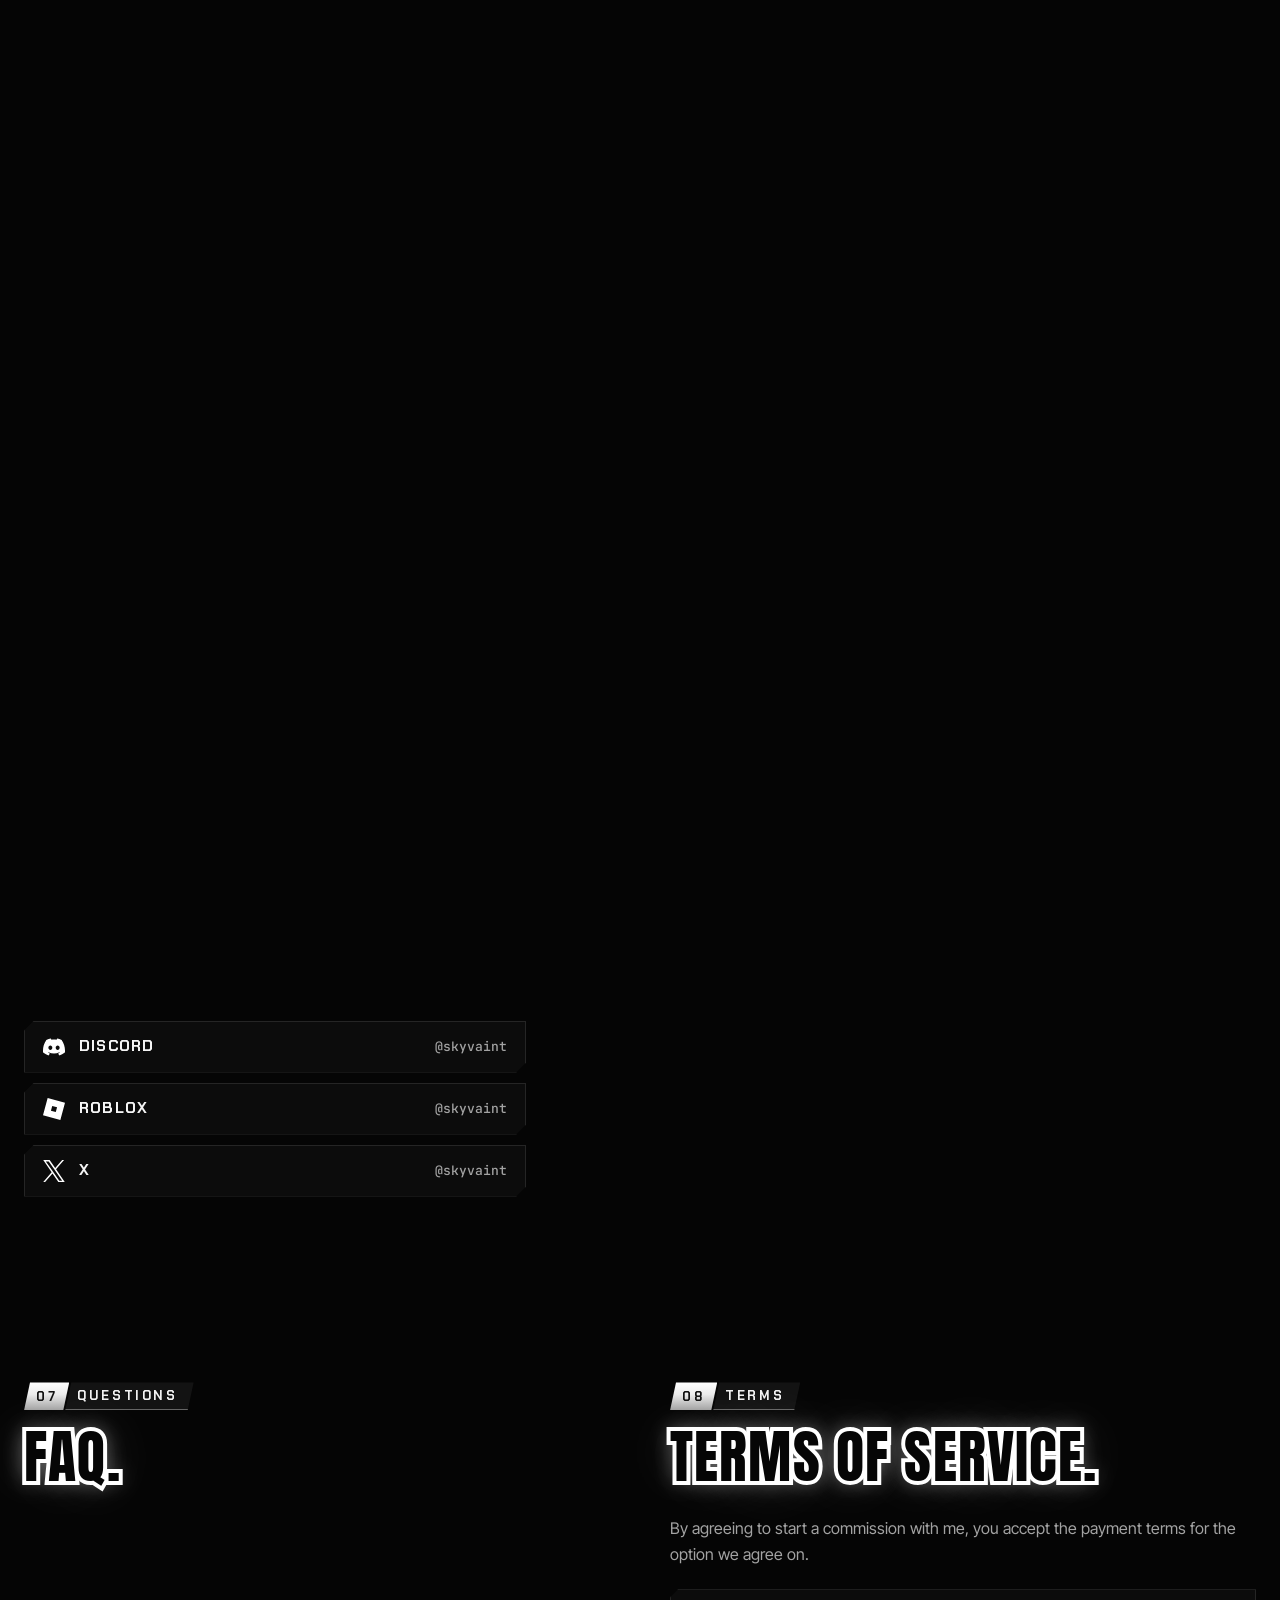
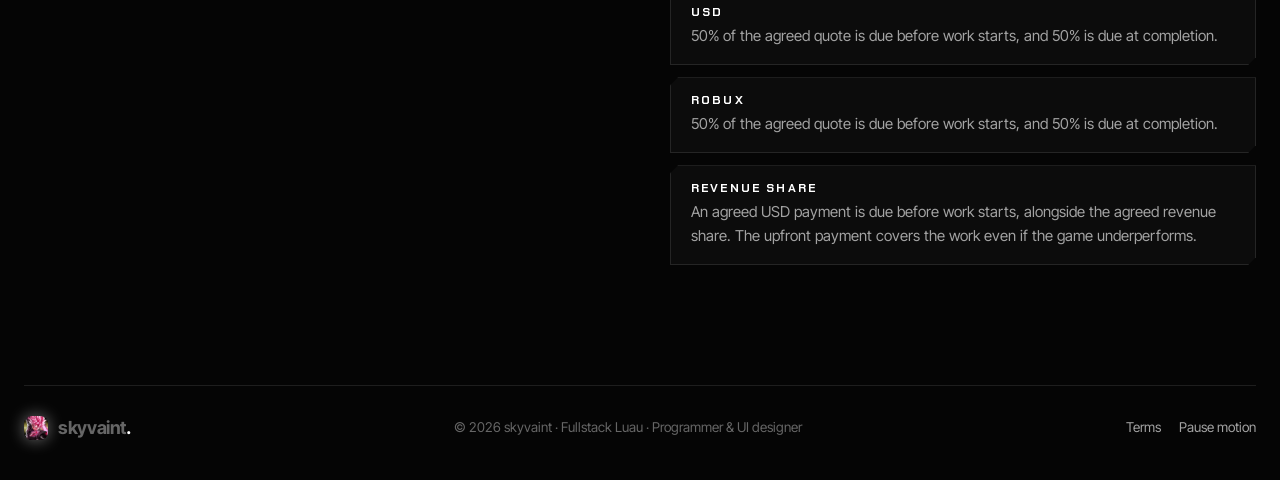
==== commit 066ee183: "Rebuild skyvaint.com: Ultra Instinct x Legends-style portfolio New single-page site: title screen, l" ====
--- a/index.html
+++ b/index.html
@@ -1,210 +1,346 @@
-<!DOCTYPE html>
-<html lang="en">
+<!doctype html>
+<html lang="en" class="is-loading">
 <head>
-<meta charset="UTF-8">
-<meta name="viewport" content="width=device-width, initial-scale=1.0">
-<title>skyvaint — Roblox Developer</title>
-<script>try{var c=sessionStorage.getItem('sv-shot');if(c){sessionStorage.removeItem('sv-shot');var d=document.documentElement;d.classList.add('is-arriving');d.style.setProperty('--arrive-color',c);}}catch(e){}</script>
-<meta name="description" content="skyvaint builds Roblox worlds, systems, gameplay and UI.">
-<meta name="theme-color" content="#070505">
-<link rel="icon" type="image/png" sizes="256x256" href="images/favicon.png">
-<link rel="apple-touch-icon" href="images/favicon.png">
-<meta property="og:type" content="website">
-<meta property="og:site_name" content="skyvaint">
-<meta property="og:title" content="skyvaint — Roblox Developer">
-<meta property="og:description" content="skyvaint builds Roblox worlds, systems, gameplay and UI.">
-<meta property="og:url" content="https://skyvaint.com/">
-<meta property="og:image" content="https://skyvaint.com/images/site-banner.png">
-<meta property="og:image:width" content="1200">
-<meta property="og:image:height" content="630">
-<meta name="twitter:card" content="summary_large_image">
-<meta name="twitter:title" content="skyvaint — Roblox Developer">
-<meta name="twitter:description" content="skyvaint builds Roblox worlds, systems, gameplay and UI.">
-<meta name="twitter:image" content="https://skyvaint.com/images/site-banner.png">
-<link rel="preconnect" href="https://fonts.googleapis.com">
-<link rel="preconnect" href="https://fonts.gstatic.com" crossorigin>
-<link href="https://fonts.googleapis.com/css2?family=Anton&family=JetBrains+Mono:wght@500;700&family=Manrope:wght@400;500;600&family=Rajdhani:wght@600;700&display=swap" rel="stylesheet">
-<link rel="preload" as="image" href="images/barou/prime-barou.jpg">
-<link rel="stylesheet" href="common.css">
-<link rel="stylesheet" href="site.css">
+  <meta charset="utf-8">
+  <meta name="viewport" content="width=device-width, initial-scale=1">
+  <title>skyvaint — Roblox Developer</title>
+  <meta name="description" content="skyvaint builds Roblox games, Luau systems and UI. Liveops on games with 480M+ visits and an 80K CCU peak. Commissions open.">
+  <meta name="theme-color" content="#050713">
+  <link rel="icon" type="image/png" href="assets/brand/favicon.png">
+  <link rel="apple-touch-icon" href="assets/brand/favicon.png">
+  <meta property="og:type" content="website">
+  <meta property="og:site_name" content="skyvaint">
+  <meta property="og:title" content="skyvaint — Roblox Developer">
+  <meta property="og:description" content="Roblox games, Luau systems and UI. Commissions open.">
+  <meta property="og:url" content="https://skyvaint.com/">
+  <meta property="og:image" content="https://skyvaint.com/assets/brand/og.jpg">
+  <meta name="twitter:card" content="summary_large_image">
+  <link rel="preconnect" href="https://fonts.googleapis.com">
+  <link rel="preconnect" href="https://fonts.gstatic.com" crossorigin>
+  <link href="https://fonts.googleapis.com/css2?family=Anton&family=Chakra+Petch:wght@500;600;700&family=Inter+Tight:wght@400;500;600;700;800&family=JetBrains+Mono:wght@500;700&family=Noto+Sans+JP:wght@900&display=swap" rel="stylesheet">
+  <link rel="preload" as="image" href="assets/brand/fighter.webp">
+  <link rel="stylesheet" href="assets/style.css?v=9">
+  <script defer src="portfolio.js?v=9"></script>
+  <script defer src="assets/relay.js?v=9"></script>
+  <script defer src="assets/fx.js?v=9"></script>
+  <script defer src="assets/site.js?v=9"></script>
 </head>
-<body data-theme="red">
-<svg width="0" height="0" style="position:absolute" aria-hidden="true">
-  <symbol id="ball" viewBox="0 0 100 100">
-    <clipPath id="ball-clip"><circle cx="50" cy="50" r="47"/></clipPath>
-    <circle cx="50" cy="50" r="48" fill="#f7f3f3"/>
-    <g clip-path="url(#ball-clip)" fill="#0a0a0a" stroke="#0a0a0a" stroke-width="3" stroke-linejoin="round">
-      <path d="M50 30 69 44 62 66H38L31 44Z"/>
-      <path d="M50 30V12M69 44l17-6M62 66l11 15M38 66 27 81M31 44l-17-6" fill="none"/>
-      <path d="M38 -2 38 12H62L62 -2ZM86 38l16-6 2 30-14 4ZM73 81l17-2-4 24-20-6ZM27 81l-17-2 4 24 20-6ZM14 38-2 32-4 62l14 4Z"/>
-    </g>
-    <circle cx="50" cy="50" r="48" fill="none" stroke="#0a0a0a" stroke-width="3"/>
-  </symbol>
-  <radialGradient id="db-gem" cx="50%" cy="50%" r="50%" fx="36%" fy="32%">
-    <stop offset="0" stop-color="#fff1b8"/><stop offset=".35" stop-color="#ffb21f"/><stop offset=".8" stop-color="#f07400"/><stop offset="1" stop-color="#b34700"/>
-  </radialGradient>
-  <symbol id="bluelock" viewBox="0 0 100 100">
-    <polygon points="50.00,10.00 91.85,40.40 75.86,89.60 24.14,89.60 8.15,40.40" fill="#1238c4" stroke="#fff" stroke-width="5" stroke-linejoin="round"/>
-    <path d="M50.00 54.00L70.92 25.20M50.00 54.00L83.85 65.00M50.00 54.00L50.00 89.60M50.00 54.00L16.15 65.00M50.00 54.00L29.08 25.20" stroke="#fff" stroke-width="5.6"/>
-    <polygon points="50.00,40.50 62.84,49.83 57.94,64.92 42.06,64.92 37.16,49.83" fill="#fff" stroke="#fff" stroke-width="2.5" stroke-linejoin="round"/>
-  </symbol>
-  <symbol id="dragonball" viewBox="0 0 100 100">
-    <circle cx="50" cy="50" r="46" fill="url(#db-gem)" stroke="#8a3600" stroke-width="2"/>
-    <g fill="#d81b1b">
-      <path d="M0-7 1.9-2.4 6.7-2.2 2.9.8 4.2 5.6 0 2.8-4.2 5.6-2.9.8-6.7-2.2-1.9-2.4Z" transform="translate(42 38)"/>
-      <path d="M0-7 1.9-2.4 6.7-2.2 2.9.8 4.2 5.6 0 2.8-4.2 5.6-2.9.8-6.7-2.2-1.9-2.4Z" transform="translate(60 42)"/>
-      <path d="M0-7 1.9-2.4 6.7-2.2 2.9.8 4.2 5.6 0 2.8-4.2 5.6-2.9.8-6.7-2.2-1.9-2.4Z" transform="translate(40 57)"/>
-      <path d="M0-7 1.9-2.4 6.7-2.2 2.9.8 4.2 5.6 0 2.8-4.2 5.6-2.9.8-6.7-2.2-1.9-2.4Z" transform="translate(58 61)"/>
-    </g>
-    <ellipse cx="34" cy="26" rx="11" ry="6" fill="#fff" opacity=".6" transform="rotate(-35 34 26)"/>
-  </symbol>
-  <symbol id="bolt" viewBox="0 0 64 160">
-    <path d="M38 0 10 72h18L6 160l50-96H36L54 0Z" fill="currentColor"/>
-  </symbol>
-</svg>
-
-<div class="backdrop" aria-hidden="true"></div>
-<canvas id="mesh" aria-hidden="true"></canvas>
-
-<!-- Everything inside #page is swapped when navigating; the rest persists. -->
-<div id="page">
-  <header class="topbar">
-    <a href="index.html" class="brand">skyvaint<span class="dot">.</span></a>
-    <div class="topbar-meta">
-      <span><i class="status-dot"></i>Commissions open</span>
-      <span class="hide-sm">Daimiel, ES · <b id="clock">00:00</b></span>
+<body>
+  <a class="skip" href="#main">Skip to content</a>
+
+  <!-- Title screen. The start click is what lets the browser play sound. -->
+  <div class="loader" id="loader">
+    <img class="loader-ring" src="assets/vfx/ring.webp" alt="" aria-hidden="true">
+    <img class="loader-flare" src="assets/vfx/flare.webp" alt="" aria-hidden="true">
+    <div class="loader-logo">
+      <p class="loader-kanji" aria-hidden="true"><span>身</span><span>勝</span><span>手</span><span>の</span><span>極</span><span>意</span></p>
+      <h2 class="logo-type" data-text="SKYVAINT">SKYVAINT</h2>
+      <p class="loader-sub">Roblox developer · Luau · UI</p>
+    </div>
+    <div class="loader-bar" aria-hidden="true"><i></i></div>
+    <p class="loader-pct">Loading <b>000</b>%</p>
+    <div class="loader-actions">
+      <button type="button" class="tap-start" data-sound="on">Tap to start</button>
+      <button type="button" class="loader-silent" data-sound="off">Start without sound</button>
+    </div>
+  </div>
+
+  <div class="bg-fx" aria-hidden="true">
+    <i class="beam b1"></i><i class="beam b2"></i><i class="beam b3"></i>
+    <img class="smoke s1" src="assets/vfx/smoke.webp" alt="">
+    <img class="smoke s2" src="assets/vfx/smoke.webp" alt="">
+    <i class="bg-flash"></i>
+    <img class="strike" src="assets/vfx/lightning.webp" alt="">
+  </div>
+  <canvas class="fx-canvas" aria-hidden="true"></canvas>
+  <div class="impact-frame" aria-hidden="true"></div>
+  <div class="cursor" aria-hidden="true"><span class="cursor-ring"><b class="cursor-label"></b></span><span class="cursor-dot"></span></div>
+  <div class="grain" aria-hidden="true"></div>
+
+  <header class="site-header" id="top">
+    <div class="shell nav">
+      <a class="brand" href="#top" aria-label="skyvaint home"><img src="assets/brand/favicon.png" width="30" height="30" alt="">skyvaint<span>.</span></a>
+      <button class="nav-toggle" type="button" aria-controls="navigation" aria-expanded="false">Menu</button>
+      <nav id="navigation" aria-label="Main navigation">
+        <a href="#games">Games</a><a href="#ui">UI</a><a href="#scripting">Scripting</a><a href="#pricing">Pricing</a><a href="#faq">FAQ</a><a class="mobile-contact" href="#commission">Commission</a>
+      </nav>
+      <div class="nav-tools">
+        <button class="sound-toggle" type="button" aria-pressed="false" aria-label="Sound effects"><span class="eq" aria-hidden="true"><i></i><i></i><i></i><i></i></span><span class="sound-label">Sound off</span></button>
+        <a class="btn btn-gold btn-sm header-cta" href="#commission"><span>Commission</span></a>
+      </div>
     </div>
   </header>
 
-  <main>
-    <section class="hero">
-      <div class="hero-copy">
-        <span class="label">01 — Roblox developer</span>
-        <h1 class="hero-title">Sky<br><span class="outline">vaint</span></h1>
-        <!-- Stats banner. Visits update live from the games below when the Roblox API is reachable;
-             otherwise the numbers written here are shown — edit them directly. -->
-        <div class="stats-banner" data-user-id="1996540411" data-place-ids="73257710123935,77393318863643,72845937010155">
-          <a class="stat-cell stat-profile" href="https://www.roblox.com/users/1996540411/profile" target="_blank" rel="noreferrer">
-            <img src="images/favicon.png" alt="" width="40" height="40">
-            <span>Roblox profile<b>@skyvaint</b></span>
-          </a>
-          <div class="stat-cell"><span>All-time visits</span><b data-stat="visits">—</b></div>
-          <div class="stat-cell"><span>Peak CCU</span><b>80K</b></div>
-          <div class="stat-cell"><span>Experience</span><b>2+ yrs</b></div>
-        </div>
-
-        <div class="shot-picker">
-          <span class="label shot-picker-label">Choose your shot</span>
-          <div class="shot-buttons">
-            <a href="ui.html" class="shot-card is-ui" aria-label="UI design" data-shot data-shot-icon="bluelock" data-shot-color="#070505" data-tilt>
-              <span class="shot-card-border" aria-hidden="true"></span>
-              <span class="shot-card-media" aria-hidden="true"><img src="images/banners/barou-shot.jpg" alt="" width="498" height="281"></span>
-              <span class="shot-card-glow" aria-hidden="true"></span>
-              <span class="shot-card-sheen" aria-hidden="true"></span>
-              <svg class="shot-card-bolt bolt-1" viewBox="0 0 64 160" aria-hidden="true"><use href="#bolt"/></svg>
-              <svg class="shot-card-bolt bolt-2" viewBox="0 0 64 160" aria-hidden="true"><use href="#bolt"/></svg>
-              <svg class="shot-card-bolt bolt-3" viewBox="0 0 64 160" aria-hidden="true"><use href="#bolt"/></svg>
-              <span class="shot-card-name">UI</span>
-              <svg class="shot-card-ball shot-card-icon shot-origin" viewBox="0 0 100 100" aria-hidden="true"><use href="#bluelock"/></svg>
-            </a>
-            <a href="scripting.html" class="shot-card is-scripting" aria-label="Scripting" data-shot data-shot-icon="dragonball" data-shot-color="#08050f" data-tilt>
-              <span class="shot-card-border" aria-hidden="true"></span>
-              <span class="shot-card-media" aria-hidden="true"><img src="images/banners/goku-black-banner.jpg" alt="" width="1100" height="619"></span>
-              <span class="shot-card-glow" aria-hidden="true"></span>
-              <span class="shot-card-sheen" aria-hidden="true"></span>
-              <svg class="shot-card-bolt bolt-1" viewBox="0 0 64 160" aria-hidden="true"><use href="#bolt"/></svg>
-              <svg class="shot-card-bolt bolt-3" viewBox="0 0 64 160" aria-hidden="true"><use href="#bolt"/></svg>
-              <span class="shot-card-sparks" aria-hidden="true"><i></i><i></i><i></i><i></i><i></i><i></i></span>
-              <span class="shot-card-name">Scripting</span>
-              <svg class="shot-card-ball shot-card-icon shot-origin" viewBox="0 0 100 100" aria-hidden="true"><use href="#dragonball"/></svg>
-            </a>
+  <main id="main">
+    <!-- ================= HERO ================= -->
+    <section class="hero" aria-labelledby="hero-title">
+      <img class="hero-vfx hero-swoosh" src="assets/vfx/swoosh.webp" alt="" aria-hidden="true">
+      <img class="hero-vfx hero-streaks" src="assets/vfx/streaks.webp" alt="" aria-hidden="true">
+      <div class="shell hero-grid">
+        <div class="hero-copy">
+          <p class="eyebrow"><span class="signal"></span><span data-scramble>ROBLOX DEVELOPER // LUAU · UI · LIVEOPS</span></p>
+          <h1 id="hero-title" class="hero-title">
+            <span class="hero-line hero-small">Hi, I’m</span>
+            <span class="hero-line hero-name" data-text="skyvaint.">skyvaint.</span>
+          </h1>
+          <p class="hero-description">I build Roblox games, the Luau systems underneath and the UI on top. Liveops on games with <strong data-live="totalVisits">480M+</strong> visits and an <strong>80K CCU</strong> peak.</p>
+          <div class="actions">
+            <a class="btn btn-gold" data-impact href="#commission"><span>Commission me</span></a>
+            <a class="btn btn-ghost" href="#games"><span>View games</span></a>
           </div>
         </div>
-      </div>
-
-      <div class="barou-panel" aria-hidden="true">
-        <div class="barou-panel-frame"></div>
-        <div class="barou-panel-art">
-          <img src="images/barou/prime-barou.jpg" alt="" width="634" height="1200" fetchpriority="high">
-        </div>
-        <span class="barou-panel-num">13</span>
-        <span class="barou-panel-tag">Mode: Predator<b>The King</b></span>
-        <svg class="bolt bolt-a" viewBox="0 0 64 160"><use href="#bolt"/></svg>
-        <svg class="bolt bolt-b" viewBox="0 0 64 160"><use href="#bolt"/></svg>
-        <svg class="bolt bolt-c" viewBox="0 0 64 160"><use href="#bolt"/></svg>
-        <svg class="bolt bolt-d" viewBox="0 0 64 160"><use href="#bolt"/></svg>
-      </div>
-    </section>
-
-    <div class="marquee" aria-hidden="true">
-      <div class="marquee-track">
-        <span>Ego</span><span>Fullstack Luau</span><span>UI Design</span><span>Liveops</span><span>Predator mode</span><span>Future Soccer</span><span>The King</span>
-        <span>Ego</span><span>Fullstack Luau</span><span>UI Design</span><span>Liveops</span><span>Predator mode</span><span>Future Soccer</span><span>The King</span>
-      </div>
-    </div>
-
-    <section class="section about-grid" id="about">
-      <div class="reveal">
-        <span class="label">04 — About</span>
-        <p class="about-statement">Clean systems underneath. <em>UI that doesn't get in the way.</em> Built a little sharper than it needs to be.</p>
-      </div>
-      <div class="reveal about-body">
-        <p>I'm skyvaint, a Roblox developer who pulls things apart to see how they tick, then puts them back together better. Scripting, UI, gameplay loops — I go wherever the project needs me.</p>
-        <div class="stat-list">
-          <div class="stat-row"><span>Based in</span><b>Ciudad Real, ES</b></div>
-          <div class="stat-row"><span>Peak CCU shipped</span><b>80K</b></div>
-          <div class="stat-row"><span>Founder</span><b>Future Soccer</b></div>
-        </div>
-      </div>
-    </section>
-
-    <section class="section" id="contact">
-      <span class="label">05 — Find me</span>
-      <h2 class="section-title reveal">Find me <em>on the field.</em></h2>
-      <div class="social-grid">
-        <a href="https://discord.com/users/1367774975045406801" target="_blank" rel="noreferrer" class="social-card reveal" data-tilt>
-          <img src="images/icons/discord.svg" alt="">
-          <span class="social-name">Discord</span><span class="social-handle">@skyvaint</span>
-        </a>
-        <a href="https://x.com/skyvaint" target="_blank" rel="noreferrer" class="social-card reveal" data-tilt>
-          <img src="images/icons/x.svg" alt="">
-          <span class="social-name">X</span><span class="social-handle">@skyvaint</span>
-        </a>
-        <a href="https://www.roblox.com/users/1996540411/profile" target="_blank" rel="noreferrer" class="social-card reveal" data-tilt>
-          <img src="images/icons/roblox.svg" alt="">
-          <span class="social-name">Roblox</span><span class="social-handle">skyvaint</span>
-        </a>
-      </div>
-    </section>
-
-    <section class="section cta">
-      <span class="label">06 — Commissions open</span>
-      <h2 class="section-title reveal">Let's <em>build.</em></h2>
-      <div class="cta-actions">
-        <a href="https://discord.com/users/1367774975045406801" target="_blank" rel="noreferrer" class="btn btn-solid">Message on Discord</a>
-        <a href="ui.html" class="btn btn-line" data-shot data-shot-icon="bluelock" data-shot-color="#070505">See UI work</a>
-        <a href="scripting.html" class="btn btn-line" data-shot data-shot-icon="dragonball" data-shot-color="#08050f">See scripting</a>
-      </div>
-    </section>
+
+        <!-- Character card -->
+        <div class="char-card" data-tilt aria-label="skyvaint character card">
+          <div class="char-card-inner">
+            <div class="char-bg" aria-hidden="true">
+              <img class="char-ring" src="assets/vfx/ring.webp" alt="">
+              <img class="char-wings" src="assets/vfx/wings.webp" alt="">
+              <img class="char-smoke" src="assets/vfx/smoke.webp" alt="">
+              <i class="char-rays"></i>
+            </div>
+            <img class="char-avatar" src="assets/brand/fighter.webp" alt="skyvaint character art" width="880" height="1100">
+            <div class="char-stars" aria-label="7 stars">★★★★★★★</div>
+            <div class="char-plate">
+              <span class="char-title">Fullstack Luau</span>
+              <strong class="char-name">SKYVAINT</strong>
+              <span class="char-tags"><i>Programmer</i><i>UI Designer</i><i>Liveops</i></span>
+            </div>
+            <i class="char-sheen" aria-hidden="true"></i>
+          </div>
+        </div>
+      </div>
+      <div class="scroll-cue" aria-hidden="true"><span>scroll</span><i></i></div>
+    </section>
+
+    <!-- ================= STATS ================= -->
+    <div class="shell stats" aria-label="Live stats">
+      <div class="stat"><span class="stat-label"><i class="live-dot"></i>Playing now</span><span class="stat-value" data-live="totalPlaying">—</span><span class="stat-sub">across my games</span></div>
+      <div class="stat"><span class="stat-label">Total visits</span><span class="stat-value" data-live="totalVisits">—</span><span class="stat-sub">games I’ve worked on</span></div>
+      <div class="stat"><span class="stat-label">Peak CCU</span><span class="stat-value">80K</span><span class="stat-sub">Aura Ascension</span></div>
+      <div class="stat"><span class="stat-label">My time</span><span class="stat-value" id="stat-time">--:--</span><span class="stat-sub" id="stat-place">Spain</span></div>
+    </div>
+
+    <div class="ticker" aria-hidden="true"><div class="ticker-track">
+      <span>LUAU <b>◆</b> GAMEPLAY SYSTEMS <b>◆</b> 極 <b>◆</b> UI DESIGN <b>◆</b> LIVEOPS <b>◆</b> 意 <b>◆</b> FIGMA → STUDIO <b>◆</b> 80K CCU <b>◆</b> 身 <b>◆</b></span><span>LUAU <b>◆</b> GAMEPLAY SYSTEMS <b>◆</b> 極 <b>◆</b> UI DESIGN <b>◆</b> LIVEOPS <b>◆</b> 意 <b>◆</b> FIGMA → STUDIO <b>◆</b> 80K CCU <b>◆</b> 身 <b>◆</b></span>
+    </div></div>
+
+    <!-- ================= GAMES ================= -->
+    <section id="games" class="section shell" aria-labelledby="games-title">
+      <div class="section-head reveal">
+        <p class="kicker"><b>01</b><span>Battle record</span></p>
+        <h2 id="games-title" class="title" data-scramble>Games I’ve built &amp; kept running.</h2>
+        <p class="lede">Live numbers straight from Roblox. <span class="updated" data-live="updated"></span></p>
+      </div>
+      <div class="game-grid" id="game-grid"></div>
+    </section>
+
+    <!-- ================= UI ================= -->
+    <section id="ui" class="section shell" aria-labelledby="ui-title">
+      <div class="section-head reveal">
+        <p class="kicker"><b>02</b><span>Interface design</span></p>
+        <h2 id="ui-title" class="title" data-scramble>Past UI work.</h2>
+        <ul class="chips"><li>Anime</li><li>Sports</li><li>Slop</li><li class="is-figma">Made in Figma</li></ul>
+        <p class="price-line">Per frame <b>$15</b> or <b>3,500 R$</b></p>
+      </div>
+      <div class="ui-grid" id="ui-grid"></div>
+      <div class="more-row"><button type="button" class="btn btn-ghost" id="ui-more"><span>Show all</span></button></div>
+    </section>
+
+    <!-- ================= SCRIPTING ================= -->
+    <section id="scripting" class="section shell" aria-labelledby="scripting-title">
+      <div class="section-head reveal">
+        <p class="kicker"><b>03</b><span>Programming</span></p>
+        <h2 id="scripting-title" class="title" data-scramble>Systems, made to order.</h2>
+        <p class="lede">Every system is a <strong>custom request</strong>. Tell me what you need and I’ll quote it.</p>
+      </div>
+      <div class="code-cta reveal">
+        <img class="smoke-in" src="assets/vfx/smoke.webp" alt="" aria-hidden="true">
+        <div class="arts-cta">
+          <p>Custom request · Contact required</p>
+          <h3>Tell me the system.<br>I’ll build it.</h3>
+          <ul><li>Combat</li><li>Movement</li><li>Pets &amp; RNG</li><li>Economy</li><li>Data</li><li>Liveops</li><li>Sports physics</li><li>And more</li></ul>
+          <button type="button" class="btn btn-gold btn-lg" data-request="Scripting system"><span>Commission a system</span></button>
+        </div>
+        <div class="code-art" aria-hidden="true">
+          <!-- drop your art here: assets/art/emblem.png and assets/art/scripting.png -->
+          <img class="art-emblem" src="assets/art/emblem.png" alt="" onerror="this.remove()">
+          <img class="art-main" src="assets/art/scripting.png" alt="" onerror="this.remove()">
+        </div>
+      </div>
+    </section>
+
+    <!-- ================= STUDIOS + TOOLS ================= -->
+    <section id="studios" class="section shell studios-grid" aria-labelledby="studios-title">
+      <div>
+        <div class="section-head reveal">
+          <p class="kicker"><b>04</b><span>Experience</span></p>
+          <h2 id="studios-title" class="title" data-scramble>Where I’ve played.</h2>
+        </div>
+        <ol class="timeline" id="timeline"></ol>
+      </div>
+      <aside class="reveal" aria-labelledby="dc-title">
+        <p class="kicker dc-label"><b>DC</b><span id="dc-title">Discord</span></p>
+        <div class="dc-card">
+          <div class="dc-banner"><img src="assets/discord/banner.webp" alt="" loading="lazy"></div>
+          <div class="dc-head">
+            <div class="dc-avatar">
+              <img class="av" src="assets/discord/avatar.webp" alt="skyvaint's Discord avatar" width="92" height="92">
+              <img class="deco" src="assets/discord/decoration.webp" alt="" loading="lazy">
+              <i class="dot" title="Status"></i>
+            </div>
+            <span class="dc-clan"><img src="assets/discord/clan.png" alt="">SKY</span>
+          </div>
+          <div class="dc-body">
+            <h3 class="dc-name">skyvaint 吾艾</h3>
+            <span class="dc-user">@skyvaint</span>
+            <div class="dc-box"><b>About me</b><span class="dc-about">Roblox programmer &amp; UI designer. DMs open for commissions and investors.</span></div>
+            <a class="btn btn-gold btn-sm dc-link" href="https://discord.com/users/1367774975045406801" target="_blank" rel="noopener noreferrer"><span>Message on Discord</span></a>
+          </div>
+        </div>
+      </aside>
+    </section>
+
+    <!-- ================= PRICING ================= -->
+    <section id="pricing" class="section shell" aria-labelledby="pricing-title">
+      <div class="section-head reveal">
+        <p class="kicker"><b>05</b><span>Commissions</span></p>
+        <h2 id="pricing-title" class="title" data-scramble>Pricing.</h2>
+        <p class="lede">Commissions are open. Final quotes depend on scope.</p>
+      </div>
+      <div class="price-grid">
+        <article class="price-card is-hot reveal" data-type="Full game">
+          <p class="price-label">Full game</p>
+          <strong class="price">$600<small>+</small></strong>
+          <p>A complete game, plus an agreed percentage for liveops.</p>
+          <button type="button" class="btn btn-gold btn-sm" data-request="Full game"><span>Request</span></button>
+        </article>
+        <article class="price-card reveal">
+          <p class="price-label">UI frame</p>
+          <strong class="price">3,500<small> R$</small></strong>
+          <p>Per UI frame, or $15. Designed in Figma, built and wired in Studio.</p>
+          <button type="button" class="btn btn-ghost btn-sm" data-request="UI frames"><span>Request</span></button>
+        </article>
+        <article class="price-card reveal">
+          <p class="price-label">Scripting</p>
+          <strong class="price">Custom</strong>
+          <p>Systems are quoted per request, based on scope and timeline.</p>
+          <button type="button" class="btn btn-ghost btn-sm" data-request="Scripting system"><span>Request</span></button>
+        </article>
+      </div>
+      <div class="pay reveal">
+        <span class="pay-label">Payment</span>
+        <ul><li>PayPal</li><li>Bank transfer</li><li>Robux</li><li>Gift cards</li><li>Discord decorations</li><li>Nameplates</li><li>Nitro</li></ul>
+      </div>
+    </section>
+
+    <!-- ================= COMMISSION FORM ================= -->
+    <section id="commission" class="section shell commission" aria-labelledby="commission-title">
+      <div class="commission-copy">
+        <div class="section-head reveal">
+          <p class="kicker"><b>06</b><span>Summon me</span></p>
+          <h2 id="commission-title" class="title" data-scramble>Let’s build your game.</h2>
+          <p class="lede">Tell me what you need. It goes straight to my Discord, and I’ll reply there.</p>
+        </div>
+        <ul class="socials" id="socials"></ul>
+      </div>
+
+      <form class="form reveal" id="commission-form" novalidate>
+        <div class="form-row">
+          <label class="field"><span>Name</span><input name="name" autocomplete="name" maxlength="60" placeholder="What should I call you?"></label>
+          <label class="field"><span>Discord username <b>*</b></span><input name="discord" required maxlength="40" placeholder="yourname" autocomplete="off"></label>
+        </div>
+        <div class="form-row">
+          <label class="field"><span>Project type <b>*</b></span>
+            <select name="type" required>
+              <option value="">Choose one</option>
+              <option>Full game</option><option>UI frames</option><option>Scripting system</option><option>Liveops</option><option>Investment</option><option>Other</option>
+            </select>
+          </label>
+          <label class="field"><span>Budget</span>
+            <select name="budget">
+              <option value="">Not sure yet</option>
+              <option>Under $50</option><option>$50 – $150</option><option>$150 – $600</option><option>$600+</option><option>Robux</option><option>Revenue share</option>
+            </select>
+          </label>
+        </div>
+        <div class="form-row">
+          <label class="field"><span>Timeline</span>
+            <select name="timeline">
+              <option value="">Flexible</option>
+              <option>ASAP</option><option>1 – 2 weeks</option><option>2 – 4 weeks</option><option>1 month+</option>
+            </select>
+          </label>
+          <label class="field"><span>Game or reference link</span><input name="link" type="url" maxlength="200" placeholder="https://www.roblox.com/games/…"></label>
+        </div>
+        <label class="field"><span>What do you need? <b>*</b></span><textarea name="details" required minlength="20" maxlength="1500" rows="5" placeholder="Features, references, target devices, anything I should know."></textarea><em class="count"><b>0</b>/1500</em></label>
+        <label class="hpot" aria-hidden="true">Leave this empty<input name="website" tabindex="-1" autocomplete="off"></label>
+        <div class="form-foot">
+          <button type="submit" class="btn btn-gold btn-lg" data-impact><span>Send request</span></button>
+          <p class="form-status" role="status" aria-live="polite"></p>
+        </div>
+      </form>
+    </section>
+
+    <!-- ================= FAQ + TERMS ================= -->
+    <div class="shell info-grid">
+      <section id="faq" class="section" aria-labelledby="faq-title">
+        <p class="kicker"><b>07</b><span>Questions</span></p>
+        <h2 id="faq-title" class="title" data-scramble>FAQ.</h2>
+        <details class="reveal"><summary>What can I commission?</summary><p>Full games, Roblox UI and Luau systems: menus, HUDs, combat, movement, economies, data and liveops.</p></details>
+        <details class="reveal"><summary>How do I get a quote?</summary><p>Send the form above or message me on Discord with your feature list, references, target devices and timeline.</p></details>
+        <details class="reveal"><summary>Can you build for mobile and console?</summary><p>Yes. Tell me which devices you target so I can factor layout, controls and testing into the quote.</p></details>
+        <details class="reveal"><summary>Do you accept revenue share?</summary><p>Yes, with an agreed USD payment upfront. We agree on both the upfront amount and the percentage before work starts.</p></details>
+      </section>
+      <section id="terms" class="section terms" aria-labelledby="terms-title">
+        <p class="kicker"><b>08</b><span>Terms</span></p>
+        <h2 id="terms-title" class="title" data-scramble>Terms of service.</h2>
+        <p>By agreeing to start a commission with me, you accept the payment terms for the option we agree on.</p>
+        <dl>
+          <div><dt>USD</dt><dd>50% of the agreed quote is due before work starts, and 50% is due at completion.</dd></div>
+          <div><dt>Robux</dt><dd>50% of the agreed quote is due before work starts, and 50% is due at completion.</dd></div>
+          <div><dt>Revenue share</dt><dd>An agreed USD payment is due before work starts, alongside the agreed revenue share. The upfront payment covers the work even if the game underperforms.</dd></div>
+        </dl>
+      </section>
+    </div>
   </main>
 
-  <footer class="footer-bar">
-    <span>© <span id="year"></span> skyvaint.</span>
-    <span>Fullstacked Luau · Programmer &amp; UI designer</span>
+  <footer class="shell footer">
+    <a class="brand" href="#top"><img src="assets/brand/favicon.png" width="24" height="24" alt="">skyvaint<span>.</span></a>
+    <span>© <span id="year"></span> skyvaint · Fullstack Luau · Programmer &amp; UI designer</span>
+    <div class="footer-links"><a href="#terms">Terms</a><button class="motion-toggle" type="button" aria-pressed="false">Pause motion</button></div>
   </footer>
-</div>
-
-<canvas id="thunder" aria-hidden="true"></canvas>
-<div class="flash" aria-hidden="true"></div>
-
-<aside class="soundtrack" aria-label="Ambient soundtrack">
-  <div class="soundtrack-heading"><span class="soundtrack-label">Ambient</span><span class="soundwave" aria-hidden="true"><i></i><i></i><i></i><i></i><i></i></span></div>
-  <strong id="track-name">Calm signal</strong>
-  <div class="soundtrack-controls"><button id="soundtrack-toggle" type="button" aria-label="Play ambient soundtrack">Play</button></div>
-  <span id="track-status">Muted · press Play</span>
-</aside>
-
-<script src="common.js"></script>
-<script src="effects.js"></script>
+
+  <!-- Game details -->
+  <dialog id="game-dialog" aria-labelledby="game-dialog-title">
+    <div class="dialog-inner">
+      <div class="dialog-head"><h2 id="game-dialog-title"></h2><button type="button" class="icon-btn dialog-close" aria-label="Close">×</button></div>
+      <div id="game-dialog-content"></div>
+    </div>
+  </dialog>
+
+  <!-- UI lightbox -->
+  <dialog id="lightbox" aria-label="UI design viewer">
+    <button type="button" class="icon-btn lb-close" aria-label="Close">×</button>
+    <button type="button" class="icon-btn lb-prev" aria-label="Previous">‹</button>
+    <figure class="lb-figure"><img alt=""><figcaption></figcaption></figure>
+    <button type="button" class="icon-btn lb-next" aria-label="Next">›</button>
+  </dialog>
+
+  <!-- Summon animation after a commission is sent -->
+  <div class="summon" id="summon" hidden>
+    <div class="summon-stage">
+      <img class="summon-ring" src="assets/vfx/ring.webp" alt="">
+      <img class="summon-wings" src="assets/vfx/wings.webp" alt="">
+      <img class="summon-flare" src="assets/vfx/flare.webp" alt="">
+      <i class="summon-rays"></i>
+      <div class="summon-card">
+        <img src="assets/brand/fighter.webp" alt="">
+        <strong>Request received</strong>
+        <p>I’ll message <b class="summon-discord"></b> on Discord soon.</p>
+        <button type="button" class="btn btn-gold btn-sm summon-close"><span>Nice</span></button>
+      </div>
+    </div>
+  </div>
 </body>
 </html>
--- a/assets/style.css
+++ b/assets/style.css
@@ -0,0 +1,649 @@
+/* ==========================================================================
+   skyvaint — Ultra Instinct × Legends-style game UI
+   Deep void, silver aura, gold accents, skewed panels, rarity frames.
+   ========================================================================== */
+
+@property --spin { syntax: "<angle>"; inherits: false; initial-value: 0deg; }
+
+:root {
+  --bg: #050505;
+  --bg-2: #0e0e0e;
+  --bg-3: #171717;
+  --line: rgba(255, 255, 255, .1);
+  --line-2: rgba(255, 255, 255, .22);
+  --ink: #f5f5f5;
+  --mute: #a3a3a3;
+  --dim: #666666;
+  --silver: #f2f2f2;
+  --aura: #ffffff;
+  --blue: #d6d6d6;
+  --violet: #bdbdbd;
+  --cyan: #ffffff;
+  --gold: #ffffff;
+  --gold-2: #9e9e9e;
+  --gold-hi: #ffffff;
+  --red: #ff3d55;
+  --green: #3ee08a;
+  --yellow: #d9d9d9;
+  --chrome: linear-gradient(100deg, #ffffff 0%, #d4d4d4 22%, #6e6e6e 42%, #ffffff 55%, #a6a6a6 72%, #f0f0f0 100%);
+  --gold-grad: linear-gradient(180deg, #ffffff 0%, #ececec 44%, #a3a3a3 100%);
+  --metal: linear-gradient(180deg, #ffffff 0%, #e6e6e6 40%, #b5b5b5 50%, #d9d9d9 75%, #f7f7f7 100%);
+  --glow: 0 0 18px rgba(255, 255, 255, .55);
+  --display: "Inter Tight", system-ui, sans-serif;
+  --impact: "Anton", "Inter Tight", sans-serif;
+  --ui: "Chakra Petch", "Inter Tight", sans-serif;
+  --mono: "JetBrains Mono", ui-monospace, monospace;
+  --jp: "Noto Sans JP", sans-serif;
+  --ease: cubic-bezier(.16, 1, .3, 1);
+  --shell: min(1240px, calc(100% - 48px));
+  --cut: 14px;
+  /* badge shape used by buttons and frames (center peaks top and bottom) */
+  --badge: polygon(14px 0, 100% 0, calc(100% - 14px) 100%, 0 100%);
+  color-scheme: dark;
+}
+
+*, *::before, *::after { box-sizing: border-box; }
+html { scroll-behavior: smooth; background: var(--bg); }
+html.is-loading { overflow: hidden; }
+body {
+  margin: 0; min-height: 100vh; overflow-x: hidden;
+  background:
+    radial-gradient(1100px 700px at 78% -8%, rgba(255, 255, 255, .09), transparent 60%),
+    radial-gradient(900px 600px at -5% 28%, rgba(255, 255, 255, .04), transparent 60%),
+    radial-gradient(800px 500px at 50% 110%, rgba(255, 255, 255, .04), transparent 60%),
+    var(--bg);
+  color: var(--ink); font: 400 16px/1.6 var(--display); -webkit-font-smoothing: antialiased;
+}
+::selection { background: var(--gold); color: #0d0d0d; }
+a { color: inherit; }
+img, svg, video { display: block; max-width: 100%; }
+button, input, select, textarea { font: inherit; color: inherit; }
+.shell { width: var(--shell); margin-inline: auto; }
+.skip { position: absolute; left: -999px; top: 8px; z-index: 200; background: var(--ink); color: var(--bg); padding: 8px 14px; border-radius: 8px; }
+.skip:focus { left: 8px; }
+:focus-visible { outline: 2px solid var(--gold); outline-offset: 3px; }
+@media (hover: hover) and (pointer: fine) { html.has-cursor, html.has-cursor * { cursor: none !important; } }
+
+/* ---------- FX layers ---------- */
+.fx-canvas { position: fixed; inset: 0; width: 100%; height: 100%; z-index: 0; pointer-events: none; }
+.grain { position: fixed; inset: -50%; z-index: 90; pointer-events: none; opacity: .05; background-image: url("data:image/svg+xml,%3Csvg xmlns='http://www.w3.org/2000/svg' width='160' height='160'%3E%3Cfilter id='n'%3E%3CfeTurbulence baseFrequency='.9' numOctaves='2' stitchTiles='stitch'/%3E%3C/filter%3E%3Crect width='100%25' height='100%25' filter='url(%23n)'/%3E%3C/svg%3E"); animation: grain 1s steps(4) infinite; }
+@keyframes grain { 0% { transform: translate(0, 0); } 25% { transform: translate(-3%, 2%); } 50% { transform: translate(2%, -3%); } 75% { transform: translate(-2%, -1%); } }
+.impact-frame { position: fixed; inset: 0; z-index: 140; pointer-events: none; opacity: 0; background: #ffffff; mix-blend-mode: difference; }
+.impact-frame.hit { animation: impact .32s steps(1) forwards; }
+@keyframes impact { 0% { opacity: 1; } 18% { opacity: 0; } 30% { opacity: .5; } 45%, 100% { opacity: 0; } }
+
+.cursor { position: fixed; left: 0; top: 0; z-index: 199; pointer-events: none; display: none; }
+html.has-cursor .cursor { display: block; }
+.cursor-dot, .cursor-ring { position: fixed; left: 0; top: 0; border-radius: 50%; transform: translate3d(-100px, -100px, 0); }
+.cursor-dot { width: 6px; height: 6px; margin: -3px 0 0 -3px; background: #ffffff; box-shadow: 0 0 12px 2px var(--aura); }
+.cursor-ring { width: 38px; height: 38px; margin: -19px 0 0 -19px; border: 1px solid rgba(247, 247, 247, .55); display: grid; place-items: center; transition: width .35s var(--ease), height .35s var(--ease), margin .35s var(--ease), background .3s, border-color .3s; }
+.cursor.is-hover .cursor-ring { width: 74px; height: 74px; margin: -37px 0 0 -37px; background: rgba(225, 225, 225, .1); border-color: var(--gold); }
+.cursor.is-down .cursor-ring { width: 26px; height: 26px; margin: -13px 0 0 -13px; }
+.cursor-label { font: 700 10px/1 var(--ui); letter-spacing: .14em; text-transform: uppercase; color: var(--gold-hi); opacity: 0; transition: opacity .2s; }
+.cursor.is-hover .cursor-label { opacity: 1; }
+
+/* ---------- shared game-UI atoms ---------- */
+.rarity {
+  display: inline-grid; place-items: center; min-width: 46px; height: 30px; padding: 0 9px;
+  font: 400 19px/1 var(--impact); letter-spacing: .02em; font-style: italic; color: #ffffff;
+  clip-path: polygon(8px 0, 100% 0, calc(100% - 8px) 100%, 0 100%);
+  text-shadow: 0 1px 0 rgba(0, 0, 0, .5);
+}
+.rarity-LL { background: linear-gradient(100deg, #ff4d8d, #ffb347, #fff36b, #4dffb5, #4dc3ff, #b06bff, #ff4d8d); background-size: 300% 100%; animation: rainbow 4s linear infinite; }
+.rarity-UL { background: var(--gold-grad); color: #1a1a1a; text-shadow: 0 1px 0 rgba(255, 255, 255, .5); }
+.rarity-SP { background: linear-gradient(180deg, #fbfbfb, #e6e6e6 55%, #d4d4d4); color: #1e1e1e; text-shadow: 0 1px 0 rgba(255, 255, 255, .5); }
+.rarity-EX { background: linear-gradient(180deg, #f7f7f7, #e3e3e3 55%, #b3b3b3); }
+.rarity-HE { background: linear-gradient(180deg, #f1f1f1, #aaaaaa 60%, #393939); }
+@keyframes rainbow { to { background-position: 300% 0; } }
+.element { display: inline-flex; align-items: center; gap: 6px; height: 24px; padding: 0 10px 0 8px; border-radius: 4px; font: 700 12px/1 var(--ui); letter-spacing: .08em; color: #ffffff; background: rgba(16, 16, 16, .7); border: 1px solid currentColor; }
+.element::before { content: ""; width: 9px; height: 9px; transform: rotate(45deg); background: currentColor; box-shadow: 0 0 8px currentColor; }
+.el-RED { color: #ff5468; } .el-YEL { color: #ffd400; } .el-PUR { color: #b98cff; } .el-GRN { color: #3ee08a; } .el-BLU { color: #4cb4ff; }
+
+/* buttons: skewed game-menu plates, black & white. The shape lives on the
+   pseudo-elements so the hover glow (filter on the button) isn't clipped. */
+.btn {
+  --h: 48px;
+  position: relative; isolation: isolate; display: inline-flex; align-items: center; justify-content: center;
+  height: var(--h); padding: 0 30px; border: 0; background: none; cursor: pointer; text-decoration: none; white-space: nowrap;
+  font: 700 15px/1 var(--ui); letter-spacing: .1em; text-transform: uppercase;
+  transition: transform .3s var(--ease), filter .3s;
+}
+.btn span { position: relative; z-index: 2; display: inline-flex; align-items: center; gap: 10px; }
+.btn::before, .btn::after { content: ""; position: absolute; z-index: 0; clip-path: var(--badge); }
+.btn::before { inset: 0; }
+.btn::after { inset: 2px; }
+.btn:hover { transform: translateY(-2px); }
+.btn:active { transform: translateY(1px) scale(.98); }
+.btn-gold { color: #050505; }
+.btn-gold::before { background: linear-gradient(180deg, #ffffff, #8c8c8c); }
+.btn-gold::after { background: linear-gradient(180deg, #ffffff 0%, #f2f2f2 48%, #d0d0d0 52%, #e9e9e9 100%); }
+.btn-gold:hover { filter: drop-shadow(0 0 14px rgba(255, 255, 255, .75)) drop-shadow(0 0 30px rgba(255, 255, 255, .35)); }
+.btn-ghost { color: #ffffff; }
+.btn-ghost::before { background: linear-gradient(180deg, rgba(255, 255, 255, .75), rgba(255, 255, 255, .25)); }
+.btn-ghost::after { background: linear-gradient(180deg, #262626 0%, #121212 50%, #070707 51%, #141414 100%); }
+.btn-ghost:hover { filter: drop-shadow(0 0 14px rgba(255, 255, 255, .4)); }
+.btn-sm { --h: 40px; padding: 0 22px; font-size: 13px; }
+.btn-lg { --h: 58px; padding: 0 44px; font-size: 17px; }
+.actions { display: flex; flex-wrap: wrap; gap: 14px; }
+
+
+/* Chrome sometimes keeps a stale mask for gradient text drawn before web fonts load;
+   nudging layout once fonts are ready (site.js adds .fonts-ready) forces a clean repaint. */
+html.fonts-ready :is(.logo-type, .loader-kanji span, .title, .hero-name, .price, .char-name, .summon-card strong) { text-indent: .001px; }
+
+/* ---------- title screen ---------- */
+.loader { position: fixed; inset: 0; z-index: 180; display: grid; place-content: center; justify-items: center; gap: 18px; padding: 24px; text-align: center; overflow: hidden;
+  background: radial-gradient(700px 480px at 50% 46%, rgba(220, 220, 220, .22), transparent 70%), #080808;
+  transition: clip-path .9s var(--ease); clip-path: inset(0); }
+.loader.is-gone { clip-path: inset(50% 0 50% 0); pointer-events: none; }
+.loader.is-hidden { display: none; }
+.loader-ring { position: absolute; left: 50%; top: 46%; width: min(1100px, 150vw); max-width: none; transform: translate(-50%, -50%); opacity: .75; animation: ringSpin 26s linear infinite, ringPulse 3.2s ease-in-out infinite; pointer-events: none; }
+.loader-flare { position: absolute; left: 50%; top: 38%; width: min(1200px, 160vw); max-width: none; transform: translate(-50%, -50%); opacity: 0; animation: flareIn 2.4s var(--ease) .3s forwards; pointer-events: none; mix-blend-mode: screen; }
+@keyframes ringSpin { to { rotate: 360deg; } }
+@keyframes ringPulse { 50% { opacity: .5; scale: 1.04; } }
+@keyframes flareIn { 0% { opacity: 0; translate: -60% 0; } 40% { opacity: .9; } 100% { opacity: .55; translate: 0 0; } }
+.loader-logo { position: relative; display: grid; justify-items: center; gap: 6px; }
+.loader-kanji { margin: 0; display: flex; gap: .1em; font: 900 clamp(1rem, 2.6vw, 1.5rem)/1 var(--jp); color: var(--aura); letter-spacing: .3em; }
+.loader-kanji span { opacity: 0; animation: kanjiIn .6s var(--ease) forwards; }
+.loader-kanji span:nth-child(2) { animation-delay: .08s; } .loader-kanji span:nth-child(3) { animation-delay: .16s; } .loader-kanji span:nth-child(4) { animation-delay: .24s; } .loader-kanji span:nth-child(5) { animation-delay: .32s; } .loader-kanji span:nth-child(6) { animation-delay: .4s; }
+@keyframes kanjiIn { from { opacity: 0; transform: translateY(14px); } to { opacity: 1; transform: none; } }
+.logo-type { position: relative; margin: 0; padding: 0 .12em; font: 400 clamp(4rem, 16vw, 10.5rem)/.95 var(--impact); letter-spacing: .03em; font-style: italic; transform: skewX(-8deg);
+  color: #050505; -webkit-text-stroke: 12px #ffffff; paint-order: stroke fill;
+  text-shadow: 0 0 30px rgba(255, 255, 255, .7), 0 0 90px rgba(255, 255, 255, .35); animation: logoIn 1s var(--ease) .2s both; }
+@keyframes logoIn { from { opacity: 0; transform: skewX(-8deg) scale(1.4); } }
+.loader-sub { margin: 0; font: 600 13px/1 var(--ui); letter-spacing: .4em; text-transform: uppercase; color: var(--gold); }
+.loader-bar { position: relative; width: min(380px, 72vw); height: 10px; margin-top: 18px; border: 1px solid var(--line-2); background: #0f0f0f; clip-path: polygon(6px 0, 100% 0, calc(100% - 6px) 100%, 0 100%); }
+.loader-bar i { position: absolute; inset: 1px; background: repeating-linear-gradient(-45deg, var(--gold) 0 8px, var(--gold-2) 8px 16px); transform-origin: left; transform: scaleX(var(--p, 0)); box-shadow: 0 0 14px var(--gold); }
+.loader-pct { margin: 0; font: 600 12px/1 var(--ui); letter-spacing: .3em; text-transform: uppercase; color: var(--mute); }
+.loader-pct b { color: var(--ink); }
+.loader-actions { display: grid; justify-items: center; gap: 12px; margin-top: 8px; opacity: 0; transform: translateY(10px); transition: .5s var(--ease); pointer-events: none; }
+.loader.is-ready .loader-actions { opacity: 1; transform: none; pointer-events: auto; }
+.loader.is-ready .loader-bar, .loader.is-ready .loader-pct { opacity: .35; }
+.tap-start { background: none; border: 0; cursor: pointer; padding: 10px 20px; font: 400 clamp(1.6rem, 4vw, 2.2rem)/1 var(--impact); letter-spacing: .14em; text-transform: uppercase; color: #ffffff; text-shadow: 0 0 20px var(--aura), 0 0 40px var(--violet); animation: blink 1.4s ease-in-out infinite; }
+@keyframes blink { 50% { opacity: .35; } }
+.loader-silent { background: none; border: 0; cursor: pointer; color: var(--dim); font: 600 12px var(--ui); letter-spacing: .16em; text-transform: uppercase; padding: 6px; }
+.loader-silent:hover { color: var(--ink); }
+
+/* ---------- header ---------- */
+.site-header { position: fixed; inset: 0 0 auto; z-index: 60; border-bottom: 1px solid transparent; transition: background .4s, border-color .4s, backdrop-filter .4s; }
+.site-header.is-scrolled { background: rgba(16, 16, 16, .7); backdrop-filter: blur(16px) saturate(140%); border-color: var(--line); }
+.nav { display: flex; align-items: center; justify-content: space-between; gap: 18px; height: 70px; }
+.brand { display: inline-flex; align-items: center; gap: 10px; font: 700 18px/1 var(--display); letter-spacing: -.02em; text-decoration: none; }
+.brand img { border-radius: 8px; box-shadow: 0 0 16px rgba(235, 235, 235, .45); }
+.brand span { color: var(--gold); margin-left: -10px; }
+#navigation { display: flex; gap: 2px; }
+#navigation a { position: relative; padding: 9px 16px; font: 600 13.5px/1 var(--ui); letter-spacing: .12em; text-transform: uppercase; color: var(--mute); text-decoration: none; transition: color .25s; }
+#navigation a::before { content: ""; position: absolute; inset: 0; z-index: -1; transform: skewX(-14deg) scaleX(0); background: linear-gradient(180deg, rgba(225, 225, 225, .22), rgba(210, 210, 210, .08)); border-bottom: 2px solid var(--gold); transition: transform .35s var(--ease); }
+#navigation a:hover, #navigation a.is-active { color: var(--ink); }
+#navigation a:hover::before, #navigation a.is-active::before { transform: skewX(-14deg) scaleX(1); }
+#navigation .mobile-contact { display: none; }
+.nav-tools { display: flex; align-items: center; gap: 12px; }
+.nav-toggle { display: none; }
+.sound-toggle { display: inline-flex; align-items: center; gap: 9px; height: 38px; padding: 0 14px; background: rgba(14, 14, 14, .6); border: 1px solid var(--line); border-radius: 999px; font: 600 11px/1 var(--ui); letter-spacing: .14em; text-transform: uppercase; color: var(--mute); cursor: pointer; transition: color .25s, border-color .25s; }
+.sound-toggle:hover { color: var(--ink); border-color: var(--line-2); }
+.eq { display: inline-flex; align-items: flex-end; gap: 2px; height: 12px; }
+.eq i { width: 2px; height: 3px; background: currentColor; border-radius: 1px; }
+.sound-toggle[aria-pressed="true"] { color: var(--ink); border-color: rgba(225, 225, 225, .4); }
+.sound-toggle[aria-pressed="true"] .eq i { animation: eq .9s ease-in-out infinite; background: var(--gold); }
+.sound-toggle[aria-pressed="true"] .eq i:nth-child(2) { animation-delay: -.3s; } .sound-toggle[aria-pressed="true"] .eq i:nth-child(3) { animation-delay: -.6s; } .sound-toggle[aria-pressed="true"] .eq i:nth-child(4) { animation-delay: -.15s; }
+@keyframes eq { 0%, 100% { height: 3px; } 50% { height: 12px; } }
+
+/* ---------- hero ---------- */
+.hero { position: relative; z-index: 1; min-height: 100svh; display: flex; align-items: center; padding: 110px 0 90px; overflow: hidden; }
+.hero-vfx { position: absolute; pointer-events: none; max-width: none; }
+.hero-swoosh { left: -10%; bottom: 2%; width: 80%; opacity: .45; animation: drift 9s ease-in-out infinite; }
+.hero-streaks { right: -10%; top: -10%; width: 70%; opacity: .5; transform: rotate(8deg); animation: drift 12s ease-in-out infinite reverse; }
+@keyframes drift { 50% { translate: 3% -2%; } }
+.hero-grid { position: relative; display: grid; grid-template-columns: 1.15fr .85fr; align-items: center; gap: 40px; }
+.eyebrow { display: inline-flex; align-items: center; gap: 10px; margin: 0 0 22px; font: 600 12px/1 var(--ui); letter-spacing: .2em; color: var(--mute); }
+.signal { width: 8px; height: 8px; border-radius: 50%; background: var(--green); box-shadow: 0 0 0 0 rgba(62, 224, 138, .7); animation: ping 1.8s infinite; }
+@keyframes ping { 70% { box-shadow: 0 0 0 10px rgba(62, 224, 138, 0); } 100% { box-shadow: 0 0 0 0 rgba(62, 224, 138, 0); } }
+.hero-title { margin: 0; font-family: var(--display); font-weight: 800; letter-spacing: -.055em; line-height: .86; }
+.hero-line { position: relative; display: block; }
+.hero-small { font-size: clamp(2.8rem, 7.6vw, 7rem); color: #b1b1b1; }
+.hero-name { font-size: clamp(3.6rem, 11vw, 10.5rem); padding-bottom: .08em;
+  background: var(--chrome); background-size: 250% 100%; -webkit-background-clip: text; background-clip: text; color: transparent;
+  filter: drop-shadow(0 0 28px rgba(228, 228, 228, .55)) drop-shadow(0 0 80px rgba(222, 222, 222, .3)); animation: shimmer 6s linear infinite; }
+@keyframes shimmer { to { background-position: -250% 0; } }
+.hero-name::before, .hero-name::after { content: attr(data-text); position: absolute; inset: 0; pointer-events: none; -webkit-background-clip: text; background-clip: text; color: transparent; opacity: 0; }
+.hero-name::before { background: linear-gradient(90deg, var(--blue), var(--cyan)); -webkit-background-clip: text; background-clip: text; }
+.hero-name::after { background: linear-gradient(90deg, var(--gold), #ffffff); -webkit-background-clip: text; background-clip: text; }
+.hero-name.dodge::before { animation: ghostL .55s var(--ease); }
+.hero-name.dodge::after { animation: ghostR .55s var(--ease); }
+@keyframes ghostL { 0% { opacity: .8; transform: none; } 100% { opacity: 0; transform: translateX(-7%) skewX(-8deg); } }
+@keyframes ghostR { 0% { opacity: .6; transform: none; } 100% { opacity: 0; transform: translateX(5%) skewX(8deg); } }
+.char { display: inline-block; }
+html.intro .hero-small .char { opacity: 0; transform: translateY(.5em) scale(1.15); filter: blur(12px); }
+.hero-small .char { transition: opacity .7s var(--ease), transform .9s var(--ease), filter .7s var(--ease); transition-delay: calc(var(--i) * 45ms); }
+.hero-name { transition: opacity 1.1s var(--ease) .35s, transform 1.3s var(--ease) .35s, letter-spacing 1.4s var(--ease) .35s; }
+html.intro .hero-name { opacity: 0; transform: translateY(.25em) scale(1.06); letter-spacing: .12em; }
+.hero-description { max-width: 520px; margin: 28px 0 30px; font-size: 18px; color: var(--mute); }
+.hero-description strong { color: var(--ink); font-weight: 700; }
+.eyebrow, .hero-description, .hero-copy .actions { transition: opacity 1s var(--ease) .9s, transform 1s var(--ease) .9s; }
+html.intro .eyebrow, html.intro .hero-description, html.intro .hero-copy .actions { opacity: 0; transform: translateY(20px); }
+.scroll-cue { position: absolute; left: 50%; bottom: 20px; transform: translateX(-50%); display: grid; justify-items: center; gap: 8px; font: 600 10px/1 var(--ui); letter-spacing: .3em; text-transform: uppercase; color: var(--dim); }
+.scroll-cue i { width: 1px; height: 34px; background: linear-gradient(var(--gold), transparent); animation: cue 2s var(--ease) infinite; transform-origin: top; }
+@keyframes cue { 0% { transform: scaleY(0); } 50% { transform: scaleY(1); } 100% { transform: scaleY(1); opacity: 0; } }
+
+/* ---------- character card ---------- */
+.char-card { --rx: 0deg; --ry: 0deg; --mx: 50%; --my: 50%; perspective: 1100px; justify-self: center; width: min(420px, 100%); transition: opacity 1.2s var(--ease) .6s, transform 1.2s var(--ease) .6s; }
+html.intro .char-card { opacity: 0; transform: translateX(60px) rotate(4deg); }
+.char-card-inner {
+  position: relative; aspect-ratio: 3 / 4.15; overflow: hidden; transform: rotateX(var(--rx)) rotateY(var(--ry)); transform-style: preserve-3d; transition: transform .5s var(--ease);
+  clip-path: polygon(var(--cut) 0, 100% 0, 100% calc(100% - var(--cut)), calc(100% - var(--cut)) 100%, 0 100%, 0 var(--cut));
+  background:
+    radial-gradient(60% 45% at 50% 42%, rgba(232, 232, 232, .55), transparent 70%),
+    radial-gradient(80% 60% at 50% 100%, rgba(220, 220, 220, .35), transparent 70%),
+    linear-gradient(180deg, #202020, #0f0f0f 70%);
+  box-shadow: inset 0 0 0 2px rgba(233, 233, 233, .85), inset 0 0 0 5px rgba(23, 23, 23, .9), inset 0 0 0 6px rgba(242, 242, 242, .35);
+}
+.char-card:hover .char-card-inner { transition-duration: .15s; }
+.char-bg, .char-bg > * { position: absolute; pointer-events: none; }
+.char-bg { inset: 0; }
+.char-ring { left: 50%; top: 40%; width: 165%; max-width: none; transform: translate(-50%, -50%); opacity: .9; animation: ringSpin 30s linear infinite; }
+.char-wings { left: 50%; top: 30%; width: 135%; max-width: none; transform: translate(-50%, -50%); opacity: .75; animation: wings 3.6s ease-in-out infinite; }
+@keyframes wings { 50% { opacity: .4; scale: 1.05; } }
+.char-smoke { left: 50%; bottom: -6%; width: 190%; max-width: none; transform: translateX(-50%); opacity: .8; animation: drift 7s ease-in-out infinite; }
+.char-rays { inset: -30%; background: repeating-conic-gradient(from var(--spin) at 50% 45%, rgba(255, 255, 255, .07) 0 4deg, transparent 4deg 16deg); animation: spin 40s linear infinite; mask-image: radial-gradient(circle at 50% 45%, #000000 10%, transparent 60%); }
+@keyframes spin { to { --spin: 360deg; } }
+.char-avatar { position: absolute; left: 50%; bottom: 8%; width: 98%; height: auto; max-width: none; transform: translateX(-50%) translateZ(40px);
+  filter: drop-shadow(0 0 1px #fff) drop-shadow(0 0 1.5px #fff) drop-shadow(0 0 24px rgba(255, 255, 255, .45)) drop-shadow(0 24px 30px rgba(0, 0, 0, .7)); animation: floaty 4s ease-in-out infinite; }
+@keyframes floaty { 50% { translate: 0 -8px; } }
+.char-top { position: absolute; top: 16px; left: 16px; right: 16px; display: flex; justify-content: space-between; align-items: center; }
+.char-top .rarity { height: 36px; min-width: 60px; font-size: 24px; }
+.char-stars { position: absolute; top: 60px; left: 18px; font-size: 13px; letter-spacing: 2px; color: var(--gold); text-shadow: 0 0 8px rgba(220, 220, 220, .8); }
+.char-plate { position: absolute; left: 0; right: 0; bottom: 0; padding: 50px 20px 18px; display: grid; gap: 2px; background: linear-gradient(transparent, rgba(13, 13, 13, .92) 45%); }
+.char-title { font: 600 12px/1 var(--ui); letter-spacing: .24em; text-transform: uppercase; color: var(--gold); }
+.char-name { font: 400 46px/1 var(--impact); font-style: italic; letter-spacing: .02em; transform: skewX(-6deg); transform-origin: left; background: linear-gradient(180deg, #ffffff 30%, #efefef); -webkit-background-clip: text; background-clip: text; color: transparent; filter: drop-shadow(0 2px 0 #222222); }
+.char-tags { display: flex; flex-wrap: wrap; gap: 6px; margin-top: 6px; }
+.char-tags i { font: 600 11px/1 var(--ui); font-style: normal; letter-spacing: .08em; text-transform: uppercase; padding: 5px 8px; background: rgba(255, 255, 255, .08); border: 1px solid var(--line-2); }
+.char-sheen { position: absolute; inset: 0; pointer-events: none; background: radial-gradient(circle at var(--mx) var(--my), rgba(255, 255, 255, .22), transparent 40%), linear-gradient(115deg, transparent 35%, rgba(233, 233, 233, .12) 45%, rgba(233, 233, 233, .12) 55%, transparent 65%); mix-blend-mode: screen; }
+
+/* ---------- stats ---------- */
+.stats { position: relative; z-index: 1; display: grid; grid-template-columns: repeat(4, 1fr); border: 1px solid var(--line); background: linear-gradient(180deg, rgba(25, 25, 25, .7), rgba(14, 14, 14, .7)); backdrop-filter: blur(14px); clip-path: polygon(var(--cut) 0, 100% 0, 100% calc(100% - var(--cut)), calc(100% - var(--cut)) 100%, 0 100%, 0 var(--cut)); }
+.stat { display: grid; gap: 6px; padding: 22px 24px; border-left: 1px solid var(--line); }
+.stat:first-child { border-left: 0; }
+.stat-label { display: inline-flex; align-items: center; gap: 8px; font: 600 11px/1 var(--ui); letter-spacing: .2em; text-transform: uppercase; color: var(--dim); }
+.stat-value { font: 400 34px/1 var(--impact); letter-spacing: .02em; color: var(--ink); font-variant-numeric: tabular-nums; }
+.stat:first-child .stat-value { color: var(--green); text-shadow: 0 0 18px rgba(62, 224, 138, .4); }
+.stat-sub { font-size: 13px; color: var(--mute); }
+.live-dot { width: 8px; height: 8px; border-radius: 50%; background: var(--green); box-shadow: 0 0 10px var(--green); animation: ping 1.8s infinite; }
+
+/* ---------- ticker ---------- */
+.ticker { position: relative; z-index: 1; margin: 80px 0 0; padding: 16px 0; overflow: hidden; transform: rotate(-1.6deg) scale(1.03); background: linear-gradient(180deg, #ffffff, #d8d8d8); color: #050505; box-shadow: 0 0 40px rgba(255, 255, 255, .3); }
+.ticker-track { display: flex; width: max-content; animation: marquee 30s linear infinite; }
+.ticker-track span { padding-right: 28px; white-space: nowrap; font: 400 clamp(1.2rem, 2.4vw, 1.7rem)/1 var(--impact); letter-spacing: .06em; font-style: italic; }
+.ticker-track b { margin: 0 12px; font-weight: 400; opacity: .55; }
+@keyframes marquee { to { transform: translateX(-50%); } }
+
+/* ---------- sections ---------- */
+.section { position: relative; z-index: 1; padding: 120px 0 0; scroll-margin-top: 70px; }
+.section-head { margin-bottom: 42px; max-width: 820px; }
+.kicker { display: flex; align-items: center; gap: 0; margin: 0 0 18px; font: 700 13px/1 var(--ui); letter-spacing: .2em; text-transform: uppercase; }
+.kicker b { display: inline-grid; place-items: center; height: 28px; padding: 0 12px; background: var(--gold-grad); color: #131313; clip-path: polygon(6px 0, 100% 0, calc(100% - 6px) 100%, 0 100%); font-weight: 700; }
+.kicker span { display: inline-flex; align-items: center; height: 28px; padding: 0 16px 0 12px; margin-left: -4px; background: rgba(255, 255, 255, .06); border-bottom: 1px solid rgba(225, 225, 225, .4); clip-path: polygon(6px 0, 100% 0, calc(100% - 6px) 100%, 0 100%); color: var(--silver); }
+.title { margin: 0; font: 400 clamp(2.5rem, 6.4vw, 5.4rem)/1 var(--impact); letter-spacing: .02em; text-transform: uppercase;
+  color: #060606; -webkit-text-stroke: 8px #ffffff; paint-order: stroke fill;
+  text-shadow: 0 0 22px rgba(255, 255, 255, .55), 0 0 60px rgba(255, 255, 255, .22); }
+.lede { margin: 18px 0 0; color: var(--mute); font-size: 17px; max-width: 640px; }
+.lede strong { color: var(--gold); font-weight: 700; }
+.updated { font: 500 12px var(--mono); color: var(--dim); }
+.mini-title { margin: 0 0 16px; font: 700 13px/1 var(--ui); letter-spacing: .2em; text-transform: uppercase; color: var(--gold); }
+.reveal { opacity: 0; transform: translateY(40px); filter: blur(8px); transition: opacity 1s var(--ease), transform 1s var(--ease), filter 1s var(--ease); }
+.reveal.in { opacity: 1; transform: none; filter: none; }
+.more-row { display: flex; justify-content: center; margin-top: 30px; }
+
+/* ---------- games ---------- */
+.game-grid { display: grid; grid-template-columns: repeat(6, 1fr); gap: 22px; }
+.game-card { grid-column: span 3; position: relative; display: flex; flex-direction: column; isolation: isolate;
+  background: linear-gradient(180deg, rgba(242, 242, 242, .35), rgba(222, 222, 222, .12) 40%, rgba(225, 225, 225, .35)); padding: 1.5px;
+  clip-path: polygon(var(--cut) 0, 100% 0, 100% calc(100% - var(--cut)), calc(100% - var(--cut)) 100%, 0 100%, 0 var(--cut));
+  transition: transform .5s var(--ease), filter .4s; }
+.game-card.is-compact { grid-column: span 2; }
+.game-card.is-upcoming { grid-column: span 4; }
+.game-card:hover { transform: translateY(-6px); filter: drop-shadow(0 20px 40px rgba(220, 220, 220, .3)); }
+.game-card.is-legend { background: linear-gradient(140deg, #dadada, #dedede, #ebebeb, #dfdfdf, #e1e1e1, #e2e2e2); }
+.game-inner { display: flex; flex-direction: column; height: 100%; background: linear-gradient(180deg, #1a1a1a, #0f0f0f); clip-path: inherit; }
+.game-media { position: relative; aspect-ratio: 16 / 9; overflow: hidden; background: #000000; cursor: pointer; }
+.game-media img, .game-media video { position: absolute; inset: 0; width: 100%; height: 100%; object-fit: cover; }
+.game-media .slide { opacity: 0; transform: scale(1.06); transition: opacity 1.2s ease, transform 6s linear; }
+.game-media .slide.on { opacity: 1; transform: scale(1); }
+.game-media::after { content: ""; position: absolute; inset: 0; background: linear-gradient(180deg, rgba(16, 16, 16, .35), transparent 30%, transparent 55%, rgba(15, 15, 15, .95)); }
+.game-media .swoosh { position: absolute; z-index: 2; left: -40%; top: 0; width: 180%; max-width: none; opacity: 0; pointer-events: none; transition: none; }
+.game-card:hover .game-media .swoosh { animation: swoosh .9s var(--ease); }
+@keyframes swoosh { 0% { opacity: 0; translate: -30% 10%; } 30% { opacity: .9; } 100% { opacity: 0; translate: 30% -10%; } }
+.game-badges { position: absolute; z-index: 3; top: 12px; left: 12px; right: 12px; display: flex; justify-content: space-between; align-items: center; }
+.game-badges > div { display: flex; gap: 8px; align-items: center; }
+.live-pill { display: inline-flex; align-items: center; gap: 7px; height: 26px; padding: 0 11px; border-radius: 999px; background: rgba(5, 7, 19, .75); backdrop-filter: blur(6px); border: 1px solid rgba(62, 224, 138, .45); font: 700 12px/1 var(--ui); letter-spacing: .06em; color: var(--green); font-variant-numeric: tabular-nums; }
+.live-pill.is-zero { color: var(--mute); border-color: var(--line-2); }
+.live-pill.is-zero .live-dot { background: var(--dim); box-shadow: none; animation: none; }
+.play-chip { position: absolute; z-index: 3; left: 50%; top: 50%; width: 62px; height: 62px; margin: -31px 0 0 -31px; display: grid; place-items: center; border-radius: 50%; background: rgba(255, 255, 255, .92); color: #0f0f0f; font-size: 20px; box-shadow: 0 0 30px rgba(255, 255, 255, .5); }
+.game-body { display: grid; gap: 16px; padding: 4px 20px 20px; margin-top: -34px; position: relative; z-index: 3; flex: 1; }
+.game-head { display: flex; align-items: flex-end; gap: 14px; }
+.game-icon { width: 64px; height: 64px; flex: none; border-radius: 14px; border: 2px solid rgba(233, 233, 233, .8); box-shadow: 0 6px 20px rgba(0, 0, 0, .5); background: #000000; }
+.game-name { margin: 0; padding-right: .1em; font: 400 clamp(1.5rem, 2.4vw, 2rem)/1 var(--impact); letter-spacing: .01em; text-transform: uppercase; font-style: italic; }
+.game-role { margin: 4px 0 0; font: 600 12.5px/1.3 var(--ui); letter-spacing: .06em; color: var(--gold); text-transform: uppercase; }
+.game-role span { color: var(--mute); }
+.game-blurb { margin: 0; color: var(--mute); font-size: 14.5px; }
+.game-stats { display: grid; grid-template-columns: repeat(3, 1fr); gap: 8px; }
+.gstat { display: grid; gap: 4px; padding: 10px 12px; background: rgba(255, 255, 255, .04); border: 1px solid var(--line); clip-path: polygon(6px 0, 100% 0, 100% calc(100% - 6px), calc(100% - 6px) 100%, 0 100%, 0 6px); }
+.gstat span { font: 600 10.5px/1 var(--ui); letter-spacing: .16em; text-transform: uppercase; color: var(--dim); }
+.gstat b { font: 400 22px/1 var(--impact); letter-spacing: .02em; font-variant-numeric: tabular-nums; }
+.gstat.is-peak b { color: var(--gold); }
+.hp { display: grid; gap: 6px; }
+.hp-top { display: flex; justify-content: space-between; font: 600 11px/1 var(--ui); letter-spacing: .14em; text-transform: uppercase; color: var(--dim); }
+.hp-top b { color: var(--green); font-variant-numeric: tabular-nums; }
+.hp-bar { height: 10px; background: #0e0e0e; border: 1px solid rgba(255, 255, 255, .12); clip-path: polygon(5px 0, 100% 0, calc(100% - 5px) 100%, 0 100%); overflow: hidden; }
+.hp-bar i { display: block; height: 100%; width: var(--v, 0%); background: linear-gradient(180deg, #b7ff9d, #3ee08a 50%, #12a35a); box-shadow: 0 0 10px rgba(62, 224, 138, .6); transition: width 1.4s var(--ease); }
+.game-foot { display: flex; gap: 10px; margin-top: auto; }
+.game-foot .btn { flex: 1; }
+
+/* ---------- UI gallery ---------- */
+.ui-grid { display: grid; grid-template-columns: repeat(3, 1fr); gap: 16px; }
+.ui-item { position: relative; padding: 0; border: 0; background: linear-gradient(160deg, rgba(242, 242, 242, .4), rgba(222, 222, 222, .08) 50%, rgba(225, 225, 225, .35)); cursor: pointer; overflow: hidden;
+  clip-path: polygon(10px 0, 100% 0, 100% calc(100% - 10px), calc(100% - 10px) 100%, 0 100%, 0 10px); transition: transform .5s var(--ease), filter .4s; }
+.ui-item img { width: 100%; aspect-ratio: 16 / 9.4; object-fit: cover; clip-path: inherit; transform: scale(1.001); transition: transform .8s var(--ease); background: #0f0f0f; padding: 1.5px; }
+.ui-item::after { content: "VIEW"; position: absolute; right: 12px; bottom: 12px; padding: 6px 10px; font: 700 11px/1 var(--ui); letter-spacing: .16em; color: #131313; background: var(--gold-grad); clip-path: polygon(5px 0, 100% 0, calc(100% - 5px) 100%, 0 100%); opacity: 0; transform: translateY(8px); transition: .35s var(--ease); }
+.ui-item:hover { transform: translateY(-4px); filter: drop-shadow(0 16px 30px rgba(220, 220, 220, .3)); }
+.ui-item:hover img { transform: scale(1.05); }
+.ui-item:hover::after { opacity: 1; transform: none; }
+.ui-item.is-extra { display: none; }
+.ui-grid.show-all .ui-item.is-extra { display: block; }
+
+/* ---------- programming: arts cards ---------- */
+.arts-grid { display: grid; grid-template-columns: repeat(2, 1fr); gap: 14px; }
+.art-card { --c: var(--red); position: relative; display: grid; grid-template-columns: 64px 1fr auto; align-items: center; gap: 18px; padding: 16px 18px 16px 0; text-align: left; border: 0; cursor: pointer; color: var(--ink);
+  background: linear-gradient(90deg, color-mix(in srgb, var(--c) 22%, #121212) 0%, #121212 38%); border: 1px solid var(--line);
+  clip-path: polygon(0 0, calc(100% - 14px) 0, 100% 14px, 100% 100%, 14px 100%, 0 calc(100% - 14px)); transition: transform .4s var(--ease), background .4s; }
+.art-card::after { content: ""; position: absolute; inset: 0; background: linear-gradient(110deg, transparent 30%, color-mix(in srgb, var(--c) 25%, transparent) 50%, transparent 70%); transform: translateX(-110%); transition: transform .8s var(--ease); pointer-events: none; }
+.art-card:hover { transform: translateX(6px); }
+.art-card:hover::after { transform: translateX(110%); }
+.art-type { align-self: stretch; display: grid; place-items: center; gap: 4px; background: linear-gradient(180deg, color-mix(in srgb, var(--c) 90%, #ffffff), var(--c)); color: #ffffff; margin: -16px 0; padding: 10px 0; }
+.art-type svg { width: 26px; height: 26px; filter: drop-shadow(0 1px 0 rgba(0, 0, 0, .4)); }
+.art-type small { font: 700 8.5px/1 var(--ui); letter-spacing: .1em; text-shadow: 0 1px 0 rgba(0, 0, 0, .4); }
+.art-body { display: grid; gap: 4px; min-width: 0; }
+.art-body strong { font: 700 17px/1.2 var(--ui); letter-spacing: .02em; text-transform: uppercase; }
+.art-body p { margin: 0; color: var(--mute); font-size: 14px; }
+.art-tag { font: 700 10px/1 var(--ui); letter-spacing: .14em; text-transform: uppercase; color: var(--gold); }
+.art-go { font: 700 12px/1 var(--ui); letter-spacing: .12em; text-transform: uppercase; color: var(--ink); padding: 9px 12px; border: 1px solid var(--line-2); white-space: nowrap; transition: background .3s, color .3s; }
+.art-card:hover .art-go { background: var(--gold); color: #131313; border-color: var(--gold); }
+.t-STRIKE { --c: #ff3d55; } .t-BLAST { --c: #2f8dff; } .t-SPECIAL { --c: #22c272; } .t-ULTIMATE { --c: #ff9d00; } .t-ABILITY { --c: #9a6cff; }
+
+/* ---------- studios / tools ---------- */
+.studios-grid { display: grid; grid-template-columns: 1.4fr .9fr; gap: 50px; align-items: start; }
+.timeline { list-style: none; margin: 0; padding: 0; display: grid; gap: 0; border-left: 2px solid var(--line-2); }
+.timeline li { position: relative; padding: 0 0 30px 28px; }
+.timeline li::before { content: ""; position: absolute; left: -8px; top: 4px; width: 14px; height: 14px; transform: rotate(45deg); background: var(--bg); border: 2px solid var(--gold); box-shadow: 0 0 12px rgba(225, 225, 225, .5); }
+.timeline li:first-child::before { background: var(--gold); }
+.tl-when { font: 600 12px/1 var(--ui); letter-spacing: .14em; text-transform: uppercase; color: var(--dim); }
+.timeline h3 { margin: 8px 0 2px; font: 400 28px/1.05 var(--impact); text-transform: uppercase; letter-spacing: .01em; }
+.tl-role { font: 700 13px/1 var(--ui); letter-spacing: .1em; text-transform: uppercase; color: var(--gold); }
+.timeline p { margin: 10px 0 0; color: var(--mute); }
+
+/* ---------- pricing ---------- */
+.price-grid { display: grid; grid-template-columns: repeat(3, 1fr); gap: 20px; }
+.price-card { position: relative; isolation: isolate; display: flex; flex-direction: column; align-items: flex-start; gap: 6px; padding: 30px 28px 28px; overflow: hidden;
+  background: linear-gradient(var(--bg-2), var(--bg-2)) padding-box, conic-gradient(from var(--spin), rgba(240, 240, 240, .1), rgba(255, 255, 255, .85) 8%, rgba(225, 225, 225, .5) 14%, rgba(240, 240, 240, .1) 22% 100%) border-box;
+  border: 1.5px solid transparent; animation: spin 7s linear infinite;
+  clip-path: polygon(var(--cut) 0, 100% 0, 100% calc(100% - var(--cut)), calc(100% - var(--cut)) 100%, 0 100%, 0 var(--cut)); transition: transform .5s var(--ease); }
+.price-card:nth-child(2) { animation-delay: -2.3s; } .price-card:nth-child(3) { animation-delay: -4.6s; }
+.price-card.reveal.in:hover, .price-card:hover { transform: translateY(-8px); }
+.price-card.is-hot { background: linear-gradient(180deg, #141414, var(--bg-2) 60%) padding-box, conic-gradient(from var(--spin), rgba(225, 225, 225, .3), #ffffff 8%, var(--gold) 14%, rgba(225, 225, 225, .3) 22% 100%) border-box; }
+.price-label { margin: 0; font: 700 13px/1 var(--ui); letter-spacing: .2em; text-transform: uppercase; color: var(--mute); }
+.price { font: 400 56px/1 var(--impact); letter-spacing: .01em; margin: 8px 0 6px; background: var(--gold-grad); -webkit-background-clip: text; background-clip: text; color: transparent; filter: drop-shadow(0 2px 0 #1a1a1a); }
+.price small { font-size: .5em; }
+.price-card > p:not(.price-label) { margin: 0 0 20px; color: var(--mute); }
+.price-card .btn { margin-top: auto; }
+.pay { display: flex; align-items: center; gap: 18px; flex-wrap: wrap; margin-top: 26px; padding: 16px 20px; border: 1px dashed var(--line-2); }
+.pay-label { font: 700 12px/1 var(--ui); letter-spacing: .2em; text-transform: uppercase; color: var(--gold); }
+.pay ul { display: flex; flex-wrap: wrap; gap: 8px; margin: 0; padding: 0; list-style: none; }
+.pay li { padding: 6px 12px; font: 600 13px/1 var(--ui); background: rgba(255, 255, 255, .05); border: 1px solid var(--line); }
+
+/* ---------- commission form ---------- */
+.commission { display: grid; grid-template-columns: .85fr 1.15fr; gap: 50px; align-items: start; }
+.socials { list-style: none; margin: 10px 0 0; padding: 0; display: grid; gap: 10px; }
+.socials a { display: flex; align-items: center; gap: 14px; padding: 14px 18px; text-decoration: none; border: 1px solid var(--line); background: rgba(255, 255, 255, .03); transition: border-color .3s, background .3s, transform .4s var(--ease);
+  clip-path: polygon(10px 0, 100% 0, 100% calc(100% - 10px), calc(100% - 10px) 100%, 0 100%, 0 10px); }
+.socials a:hover { border-color: var(--gold); background: rgba(225, 225, 225, .06); transform: translateX(6px); }
+.socials img { width: 22px; height: 22px; }
+.socials strong { font: 700 15px/1 var(--ui); letter-spacing: .08em; text-transform: uppercase; }
+.socials span { margin-left: auto; color: var(--mute); font: 500 13px var(--mono); }
+.form { position: relative; display: grid; gap: 16px; padding: 30px; border: 1px solid var(--line-2); background: linear-gradient(180deg, rgba(28, 28, 28, .75), rgba(14, 14, 14, .8)); backdrop-filter: blur(14px);
+  clip-path: polygon(var(--cut) 0, 100% 0, 100% calc(100% - var(--cut)), calc(100% - var(--cut)) 100%, 0 100%, 0 var(--cut)); }
+.form::before { content: ""; position: absolute; left: 0; top: 0; width: 120px; height: 3px; background: var(--gold-grad); box-shadow: 0 0 14px var(--gold); }
+.form-row { display: grid; grid-template-columns: 1fr 1fr; gap: 16px; }
+.field { position: relative; display: grid; gap: 8px; }
+.field > span { font: 700 11.5px/1 var(--ui); letter-spacing: .16em; text-transform: uppercase; color: var(--mute); }
+.field b { color: var(--gold); }
+.field input, .field select, .field textarea { width: 100%; padding: 13px 14px; background: rgba(13, 13, 13, .75); border: 1px solid var(--line-2); border-radius: 0; outline: none; color: var(--ink); font-size: 15px; transition: border-color .25s, box-shadow .25s; }
+.field textarea { resize: vertical; min-height: 130px; }
+.field select { appearance: none; background-image: linear-gradient(45deg, transparent 50%, var(--gold) 50%), linear-gradient(135deg, var(--gold) 50%, transparent 50%); background-position: calc(100% - 18px) 55%, calc(100% - 13px) 55%; background-size: 5px 5px; background-repeat: no-repeat; padding-right: 34px; }
+.field select option { background: #0f0f0f; }
+.field input::placeholder, .field textarea::placeholder { color: var(--dim); }
+.field input:focus, .field select:focus, .field textarea:focus { border-color: var(--gold); box-shadow: 0 0 0 3px rgba(225, 225, 225, .15), 0 0 24px rgba(225, 225, 225, .12); }
+.field.is-bad input, .field.is-bad select, .field.is-bad textarea { border-color: var(--red); box-shadow: 0 0 0 3px rgba(255, 61, 85, .15); }
+.count { position: absolute; right: 10px; bottom: 10px; font: 500 11px var(--mono); font-style: normal; color: var(--dim); pointer-events: none; }
+.hpot { position: absolute !important; left: -9999px; width: 1px; height: 1px; overflow: hidden; }
+.form-foot { display: flex; align-items: center; gap: 20px; flex-wrap: wrap; }
+.form-status { margin: 0; font: 600 14px var(--ui); color: var(--mute); }
+.form-status.is-error { color: #ff7a8c; }
+.form-status a { color: var(--gold); }
+.form.is-sending .btn { filter: grayscale(.6) brightness(.8); pointer-events: none; }
+
+/* ---------- FAQ / terms ---------- */
+.info-grid { position: relative; z-index: 1; display: grid; grid-template-columns: 1fr 1fr; gap: 60px; }
+#faq .title, .terms .title { margin-bottom: 30px; font-size: clamp(2.2rem, 4.6vw, 3.6rem); }
+details { border-bottom: 1px solid var(--line); }
+details:first-of-type { border-top: 1px solid var(--line); }
+summary { display: flex; justify-content: space-between; align-items: center; gap: 20px; padding: 20px 4px; list-style: none; cursor: pointer; font: 700 17px/1.3 var(--ui); letter-spacing: .02em; transition: color .25s, padding .4s var(--ease); }
+summary::-webkit-details-marker { display: none; }
+summary::after { content: "+"; font: 400 24px/1 var(--impact); color: var(--gold); transition: transform .4s var(--ease); }
+details[open] summary::after { transform: rotate(45deg); }
+summary:hover { color: var(--gold-hi); padding-left: 10px; }
+details p { margin: 0 0 20px; padding: 0 4px; color: var(--mute); }
+.terms > p:not(.kicker) { color: var(--mute); margin: 0 0 22px; }
+dl { margin: 0; display: grid; gap: 12px; }
+dl div { padding: 16px 20px; border: 1px solid var(--line); background: rgba(255, 255, 255, .03); clip-path: polygon(8px 0, 100% 0, 100% calc(100% - 8px), calc(100% - 8px) 100%, 0 100%, 0 8px); }
+dt { font: 700 12px/1 var(--ui); letter-spacing: .18em; text-transform: uppercase; color: var(--gold); margin-bottom: 6px; }
+dd { margin: 0; color: var(--mute); font-size: 15px; }
+
+/* ---------- footer ---------- */
+.footer { position: relative; z-index: 1; display: flex; align-items: center; justify-content: space-between; gap: 20px; flex-wrap: wrap; margin-top: 120px; padding: 30px 0 40px; border-top: 1px solid var(--line); color: var(--dim); font-size: 13.5px; }
+.footer-links { display: flex; gap: 18px; align-items: center; }
+.footer-links a, .motion-toggle { color: var(--mute); text-decoration: none; background: none; border: 0; padding: 0; font-size: 13.5px; cursor: pointer; }
+.footer-links a:hover, .motion-toggle:hover { color: var(--ink); }
+
+/* ---------- dialogs ---------- */
+dialog { color: var(--ink); }
+dialog::backdrop { background: rgba(7, 7, 7, .8); backdrop-filter: blur(6px); }
+#game-dialog { width: min(1000px, calc(100% - 28px)); max-height: calc(100vh - 40px); padding: 0; border: 1px solid var(--line-2); background: linear-gradient(180deg, #1a1a1a, #0d0d0d); box-shadow: 0 40px 120px rgba(0, 0, 0, .7), 0 0 80px rgba(222, 222, 222, .2); }
+#game-dialog[open] { animation: warp .55s var(--ease); }
+@keyframes warp { 0% { opacity: 0; transform: scale(.92) translateY(20px); filter: blur(14px) brightness(2.5); } 100% { opacity: 1; transform: none; filter: none; } }
+.dialog-inner { padding: 24px; }
+.dialog-head { display: flex; align-items: center; justify-content: space-between; gap: 16px; margin-bottom: 18px; }
+.dialog-head h2 { margin: 0; font: 400 clamp(1.8rem, 4vw, 2.8rem)/1 var(--impact); text-transform: uppercase; font-style: italic; }
+#game-dialog-content { display: grid; gap: 18px; }
+#game-dialog-content > p { margin: 0; color: var(--mute); }
+.dlg-media { position: relative; aspect-ratio: 16 / 9; background: #000000; overflow: hidden; }
+.dlg-media iframe, .dlg-media video, .dlg-media img { position: absolute; inset: 0; width: 100%; height: 100%; border: 0; object-fit: cover; }
+.dlg-thumbs { display: flex; gap: 10px; }
+.dlg-thumbs button { padding: 0; border: 2px solid transparent; background: none; cursor: pointer; width: 120px; opacity: .6; transition: opacity .2s, border-color .2s; }
+.dlg-thumbs button.on, .dlg-thumbs button:hover { opacity: 1; border-color: var(--gold); }
+.dlg-thumbs img { width: 100%; aspect-ratio: 16 / 9; object-fit: cover; }
+.dlg-stats { display: grid; grid-template-columns: repeat(5, 1fr); gap: 8px; }
+.dlg-actions { display: flex; gap: 12px; flex-wrap: wrap; }
+
+#lightbox { width: 100vw; height: 100vh; max-width: none; max-height: none; margin: 0; padding: 0; border: 0; background: transparent; display: none; }
+#lightbox[open] { display: grid; grid-template-columns: 70px 1fr 70px; align-items: center; animation: fade .3s ease; }
+@keyframes fade { from { opacity: 0; } }
+.lb-figure { margin: 0; display: grid; justify-items: center; gap: 12px; padding: 60px 0 30px; }
+.lb-figure img { max-height: calc(100vh - 140px); width: auto; border: 1.5px solid rgba(233, 233, 233, .6); box-shadow: 0 0 80px rgba(222, 222, 222, .25); animation: warp .45s var(--ease); }
+.lb-figure figcaption { font: 600 12px/1 var(--ui); letter-spacing: .2em; color: var(--mute); }
+.lb-close { position: fixed; top: 18px; right: 18px; }
+.lb-prev, .lb-next { justify-self: center; }
+
+/* ---------- summon overlay ---------- */
+.summon { position: fixed; inset: 0; z-index: 170; display: grid; place-items: center; background: radial-gradient(circle at 50% 50%, rgba(59, 59, 59, .94), rgba(8, 8, 8, .98) 60%); animation: fade .4s ease; overflow: hidden; }
+.summon[hidden] { display: none; }
+.summon-stage { position: relative; display: grid; place-items: center; width: 100%; height: 100%; }
+.summon-stage > img, .summon-rays { position: absolute; left: 50%; top: 50%; translate: -50% -50%; pointer-events: none; max-width: none; }
+.summon-ring { width: min(1300px, 200vw); animation: summonRing 1.4s var(--ease) both, ringSpin 20s linear infinite; }
+@keyframes summonRing { from { scale: .1; opacity: 0; filter: brightness(3); } }
+.summon-wings { width: min(1100px, 170vw); top: 40% !important; opacity: 0; animation: summonWings 1s var(--ease) .7s forwards; }
+@keyframes summonWings { from { opacity: 0; scale: .6; } to { opacity: .9; scale: 1; } }
+.summon-flare { width: min(1400px, 200vw); opacity: 0; animation: summonFlare 1.6s var(--ease) .4s forwards; mix-blend-mode: screen; }
+@keyframes summonFlare { 0% { opacity: 0; scale: .4; } 40% { opacity: 1; } 100% { opacity: .5; scale: 1; } }
+.summon-rays { width: 200vmax; height: 200vmax; background: repeating-conic-gradient(from var(--spin), rgba(239, 239, 239, .12) 0 3deg, transparent 3deg 12deg); animation: spin 14s linear infinite; mask-image: radial-gradient(circle, #000000 5%, transparent 45%); }
+.summon-card { position: relative; z-index: 2; width: min(340px, 86vw); display: grid; justify-items: center; gap: 8px; padding: 22px 22px 24px; text-align: center; opacity: 0; animation: cardIn .8s var(--ease) 1.1s forwards;
+  background: linear-gradient(180deg, #202020, #0f0f0f); box-shadow: inset 0 0 0 2px rgba(233, 233, 233, .9), 0 0 60px rgba(226, 226, 226, .4);
+  clip-path: polygon(var(--cut) 0, 100% 0, 100% calc(100% - var(--cut)), calc(100% - var(--cut)) 100%, 0 100%, 0 var(--cut)); }
+@keyframes cardIn { 0% { opacity: 0; transform: rotateY(90deg) scale(.6); } 60% { opacity: 1; transform: rotateY(-10deg) scale(1.04); } 100% { opacity: 1; transform: none; } }
+.summon-card .rarity { position: absolute; top: 14px; left: 14px; }
+.summon-card img { width: 190px; filter: drop-shadow(0 0 1.5px #fff) drop-shadow(0 0 18px rgba(255, 255, 255, .5)) !important; filter: drop-shadow(0 0 20px rgba(236, 236, 236, .5)); }
+.summon-card strong { padding: 0 .12em; font: 400 34px/1 var(--impact); text-transform: uppercase; font-style: italic; background: var(--gold-grad); -webkit-background-clip: text; background-clip: text; color: transparent; }
+.summon-card p { margin: 0 0 10px; color: var(--mute); }
+.summon-card p b { color: var(--ink); }
+
+/* ---------- background: spotlights, drifting smoke, distant lightning (transform/opacity only) ---------- */
+.bg-fx { position: fixed; inset: 0; z-index: -1; pointer-events: none; overflow: hidden; contain: strict; }
+.beam { position: absolute; top: -12vh; width: 34vw; min-width: 260px; height: 135vh; transform-origin: 50% 0; opacity: .55;
+  background: linear-gradient(180deg, rgba(255, 255, 255, .2), rgba(255, 255, 255, .05) 45%, transparent 78%);
+  clip-path: polygon(47% 0, 53% 0, 100% 100%, 0 100%); animation: sway 16s ease-in-out infinite; }
+.beam.b1 { left: -4vw; rotate: -22deg; }
+.beam.b2 { right: -4vw; rotate: 22deg; animation-delay: -6s; }
+.beam.b3 { left: 33vw; rotate: 3deg; opacity: .28; animation-duration: 22s; animation-delay: -11s; }
+@keyframes sway { 0%, 100% { transform: rotate(-5deg); } 50% { transform: rotate(5deg); } }
+.smoke { position: absolute; left: -25vw; width: 150vw; max-width: none; opacity: .12; animation: smokeDrift 70s linear infinite alternate; }
+.smoke.s1 { bottom: -18vh; }
+.smoke.s2 { top: 18vh; opacity: .07; animation-duration: 95s; animation-direction: alternate-reverse; }
+@keyframes smokeDrift { from { transform: translateX(-9vw); } to { transform: translateX(9vw); } }
+.strike { position: absolute; width: min(70vw, 900px); max-width: none; opacity: 0; filter: drop-shadow(0 0 10px #fff) drop-shadow(0 0 30px rgba(255, 255, 255, .6)); }
+.strike.on { animation: strike .9s linear forwards; }
+@keyframes strike { 0% { opacity: 0; } 4% { opacity: .95; } 10% { opacity: .1; } 16% { opacity: .75; } 24% { opacity: .05; } 30% { opacity: .4; } 60%, 100% { opacity: 0; } }
+.bg-flash { position: absolute; inset: 0; opacity: 0; background: radial-gradient(70% 60% at var(--fx, 50%) 0%, rgba(255, 255, 255, .16), transparent 70%); }
+.bg-flash.on { animation: strike .9s linear forwards; }
+@media (max-width: 640px) { .beam.b3, .smoke.s2 { display: none; } }
+
+/* lightning that keeps crackling around white buttons while hovered */
+.bolt-hold { position: absolute; inset: -80% -18%; z-index: 3; pointer-events: none; transition: opacity .2s; }
+.bolt-hold.off { opacity: 0; }
+.bolt-hold img { position: absolute; width: 75%; max-width: none; opacity: 0; filter: drop-shadow(0 0 4px #fff) drop-shadow(0 0 14px rgba(255, 255, 255, .85)); }
+
+/* ---------- UI chips ---------- */
+.chips { display: flex; flex-wrap: wrap; gap: 10px; margin: 22px 0 0; padding: 0; list-style: none; }
+.chips li { position: relative; padding: 10px 20px; font: 700 13px/1 var(--ui); letter-spacing: .14em; text-transform: uppercase; color: #050505; }
+.chips li::before { content: ""; position: absolute; inset: 0; z-index: -1; clip-path: var(--badge); background: var(--metal); box-shadow: inset 0 0 0 2px #fff; }
+.chips li.is-figma { color: #fff; }
+.chips li.is-figma::before { background: linear-gradient(180deg, #333, #0a0a0a); }
+.price-line { margin: 18px 0 0; font: 600 15px/1.4 var(--ui); letter-spacing: .06em; color: var(--mute); text-transform: uppercase; }
+.price-line b { color: #fff; font: 400 26px/1 var(--impact); letter-spacing: .02em; margin: 0 4px; text-shadow: var(--glow); }
+
+/* ---------- upcoming + compact game cards ---------- */
+.upcoming-tag { position: absolute; z-index: 4; top: 14px; left: 14px; padding: 11px 24px; font: 700 15px/1 var(--ui); letter-spacing: .2em; text-transform: uppercase; color: #050505; }
+.upcoming-tag::before { content: ""; position: absolute; inset: 0; z-index: -1; clip-path: var(--badge); background: var(--metal); }
+.upcoming-tag { filter: drop-shadow(0 0 12px rgba(255, 255, 255, .7)); animation: pulseTag 2.4s ease-in-out infinite; }
+@keyframes pulseTag { 50% { filter: drop-shadow(0 0 22px rgba(255, 255, 255, 1)); } }
+.game-card.is-upcoming .game-media { aspect-ratio: 2000 / 1000; }
+.game-card.is-upcoming .game-media img { object-position: center 30%; }
+.game-card.is-upcoming .game-media::after { background: linear-gradient(180deg, transparent 50%, rgba(10, 10, 10, .95)); }
+.game-card.is-upcoming .game-body { margin-top: -50px; }
+.game-card.is-upcoming .game-icon { display: none; }
+.genre { display: inline-flex; gap: 8px; flex-wrap: wrap; }
+.genre i { font: 700 11px/1 var(--ui); font-style: normal; letter-spacing: .12em; text-transform: uppercase; padding: 6px 10px; border: 1px solid var(--line-2); background: rgba(255, 255, 255, .06); }
+.game-card.is-compact .game-blurb, .game-card.is-compact .hp { display: none; }
+.game-card.is-compact .game-stats { grid-template-columns: 1fr 1fr; }
+.game-card.is-compact .game-name { font-size: 1.5rem; }
+.game-card.is-compact .game-icon { width: 52px; height: 52px; }
+
+/* ---------- programming CTA ---------- */
+.art-card { cursor: default; grid-template-columns: 64px 1fr; }
+.art-card:hover { transform: translateX(4px); }
+.arts-cta { display: grid; justify-items: center; gap: 14px; margin-top: 46px; text-align: center; }
+.arts-cta p { margin: 0; color: var(--mute); font: 600 13px/1 var(--ui); letter-spacing: .18em; text-transform: uppercase; }
+
+.code-cta { position: relative; isolation: isolate; display: grid; grid-template-columns: 1fr 1fr; align-items: center; gap: 30px; min-height: 420px; padding: 50px; overflow: hidden;
+  border: 1px solid var(--line-2); background: radial-gradient(70% 90% at 75% 50%, rgba(255, 255, 255, .1), transparent 70%), linear-gradient(180deg, #121212, #070707);
+  clip-path: polygon(var(--cut) 0, 100% 0, 100% calc(100% - var(--cut)), calc(100% - var(--cut)) 100%, 0 100%, 0 var(--cut)); }
+.code-cta .arts-cta { justify-items: start; text-align: left; margin: 0; }
+.code-cta h3 { margin: 0; font: 400 clamp(2rem, 4vw, 3.2rem)/1 var(--impact); text-transform: uppercase; letter-spacing: .02em; }
+.code-cta ul { margin: 6px 0 10px; padding: 0; list-style: none; display: flex; flex-wrap: wrap; gap: 8px; }
+.code-cta li { padding: 7px 12px; font: 600 12px/1 var(--ui); letter-spacing: .1em; text-transform: uppercase; color: var(--mute); border: 1px solid var(--line-2); }
+.code-art { position: relative; height: 100%; min-height: 340px; }
+.code-art img { position: absolute; max-width: none; pointer-events: none; }
+.code-art .art-main { right: 0; bottom: -50px; height: 125%; filter: invert(1) drop-shadow(0 0 30px rgba(255, 255, 255, .25)); mix-blend-mode: screen; }
+.code-art .art-emblem { left: 0; top: 0; width: 120px; opacity: .9; filter: drop-shadow(0 0 16px rgba(255, 255, 255, .5)); animation: floaty 4s ease-in-out infinite; }
+.code-cta .smoke-in { position: absolute; z-index: -1; left: -10%; bottom: -30%; width: 120%; max-width: none; opacity: .25; }
+@media (max-width: 860px) { .code-cta { grid-template-columns: 1fr; padding: 30px; } .code-art { min-height: 300px; } }
+
+/* ---------- Discord profile card ---------- */
+.dc-card { position: relative; overflow: hidden; max-width: 460px; border-radius: 16px; background: #111214; border: 1px solid var(--line-2); box-shadow: 0 0 0 1px rgba(255, 255, 255, .04), 0 30px 80px rgba(0, 0, 0, .6), 0 0 40px rgba(255, 255, 255, .08); }
+.dc-banner { aspect-ratio: 600 / 211; background: #131416; }
+.dc-banner img { width: 100%; height: 100%; object-fit: cover; }
+.dc-head { position: relative; display: flex; align-items: flex-end; justify-content: space-between; padding: 0 18px; margin-top: -46px; }
+.dc-avatar { position: relative; width: 92px; height: 92px; }
+.dc-avatar .av { width: 92px; height: 92px; border-radius: 50%; border: 6px solid #111214; background: #111214; }
+.dc-avatar .deco { position: absolute; inset: -12%; width: 124%; height: 124%; max-width: none; pointer-events: none; }
+.dc-avatar .dot { position: absolute; right: 2px; bottom: 4px; width: 22px; height: 22px; border-radius: 50%; background: #80848e; border: 5px solid #111214; }
+.dc-avatar .dot.is-online { background: #23a55a; } .dc-avatar .dot.is-idle { background: #f0b232; } .dc-avatar .dot.is-dnd { background: #f23f43; }
+.dc-clan { display: inline-flex; align-items: center; gap: 5px; height: 24px; padding: 0 8px; margin-bottom: 10px; border-radius: 6px; background: rgba(255, 255, 255, .08); font: 700 12px/1 var(--display); }
+.dc-clan img { width: 14px; height: 14px; }
+.dc-body { display: grid; gap: 4px; padding: 12px 18px 18px; }
+.dc-name { margin: 0; font: 800 22px/1.15 var(--display); letter-spacing: -.01em; color: #fff; text-shadow: 0 0 14px rgba(255, 255, 255, .45); }
+.dc-user { font: 500 14px/1 var(--mono); color: var(--mute); }
+.dc-box { margin-top: 12px; padding: 12px 14px; border-radius: 10px; background: rgba(255, 255, 255, .05); color: var(--mute); font-size: 14px; }
+.dc-box b { display: block; margin-bottom: 4px; font: 700 11px/1 var(--ui); letter-spacing: .14em; text-transform: uppercase; color: #fff; }
+.dc-card .btn { margin-top: 14px; width: 100%; }
+.dc-label { margin: 0 0 14px; }
+
+/* ---------- motion controls ---------- */
+html.motion-paused *, html.motion-paused *::before, html.motion-paused *::after { animation-play-state: paused !important; }
+html.motion-paused .grain { display: none; }
+@media (prefers-reduced-motion: reduce) {
+  *, *::before, *::after { animation-duration: .001ms !important; animation-iteration-count: 1 !important; transition-duration: .001ms !important; scroll-behavior: auto !important; }
+  .grain { display: none; }
+}
+
+/* ---------- responsive ---------- */
+@media (max-width: 1080px) {
+  .game-card { grid-column: span 3; }
+  .game-card.is-upcoming, .game-card.is-compact { grid-column: 1 / -1; }
+  .studios-grid, .commission { grid-template-columns: 1fr; gap: 40px; }
+}
+@media (max-width: 960px) {
+  .nav-toggle { display: inline-flex; align-items: center; height: 38px; padding: 0 16px; border: 1px solid var(--line-2); border-radius: 999px; background: rgba(14, 14, 14, .7); font: 600 13px/1 var(--ui); letter-spacing: .1em; text-transform: uppercase; cursor: pointer; }
+  #navigation { display: none; position: absolute; top: 72px; left: 16px; right: 16px; flex-direction: column; padding: 10px; background: rgba(11, 11, 11, .97); border: 1px solid var(--line-2); }
+  #navigation.is-open { display: flex; }
+  #navigation a { padding: 14px; font-size: 15px; }
+  #navigation .mobile-contact { display: block; color: var(--gold); }
+  .header-cta, .sound-label { display: none; }
+  .brand { margin-right: auto; }
+  .sound-toggle { padding: 0 12px; }
+  .hero { padding-top: 100px; }
+  .hero-grid { grid-template-columns: 1fr; }
+  .char-card { width: min(360px, 88%); }
+  .stats { grid-template-columns: repeat(2, 1fr); }
+  .stat:nth-child(3) { border-left: 0; }
+  .stat:nth-child(n+3) { border-top: 1px solid var(--line); }
+  .ui-grid { grid-template-columns: repeat(2, 1fr); }
+  .arts-grid, .price-grid, .info-grid { grid-template-columns: 1fr; }
+  .info-grid { gap: 0; }
+  .dlg-stats { grid-template-columns: repeat(3, 1fr); }
+}
+@media (max-width: 640px) {
+  :root { --shell: calc(100% - 32px); }
+  .game-card, .game-card.is-upcoming, .game-card.is-compact { grid-column: 1 / -1; }
+  .game-grid { grid-template-columns: 1fr; }
+  .ui-grid { grid-template-columns: 1fr 1fr; gap: 10px; }
+  .form { padding: 20px; }
+  .form-row { grid-template-columns: 1fr; }
+  .stat { padding: 16px; }
+  .stat-value { font-size: 26px; }
+  .art-card { grid-template-columns: 54px 1fr; }
+  .art-go { display: none; }
+  .game-stats { grid-template-columns: repeat(3, 1fr); }
+  .gstat b { font-size: 18px; }
+  #lightbox[open] { grid-template-columns: 44px 1fr 44px; }
+  .lb-prev, .lb-next { width: 36px; height: 36px; }
+  .dlg-stats { grid-template-columns: repeat(2, 1fr); }
+  .footer { flex-direction: column; align-items: flex-start; }
+}
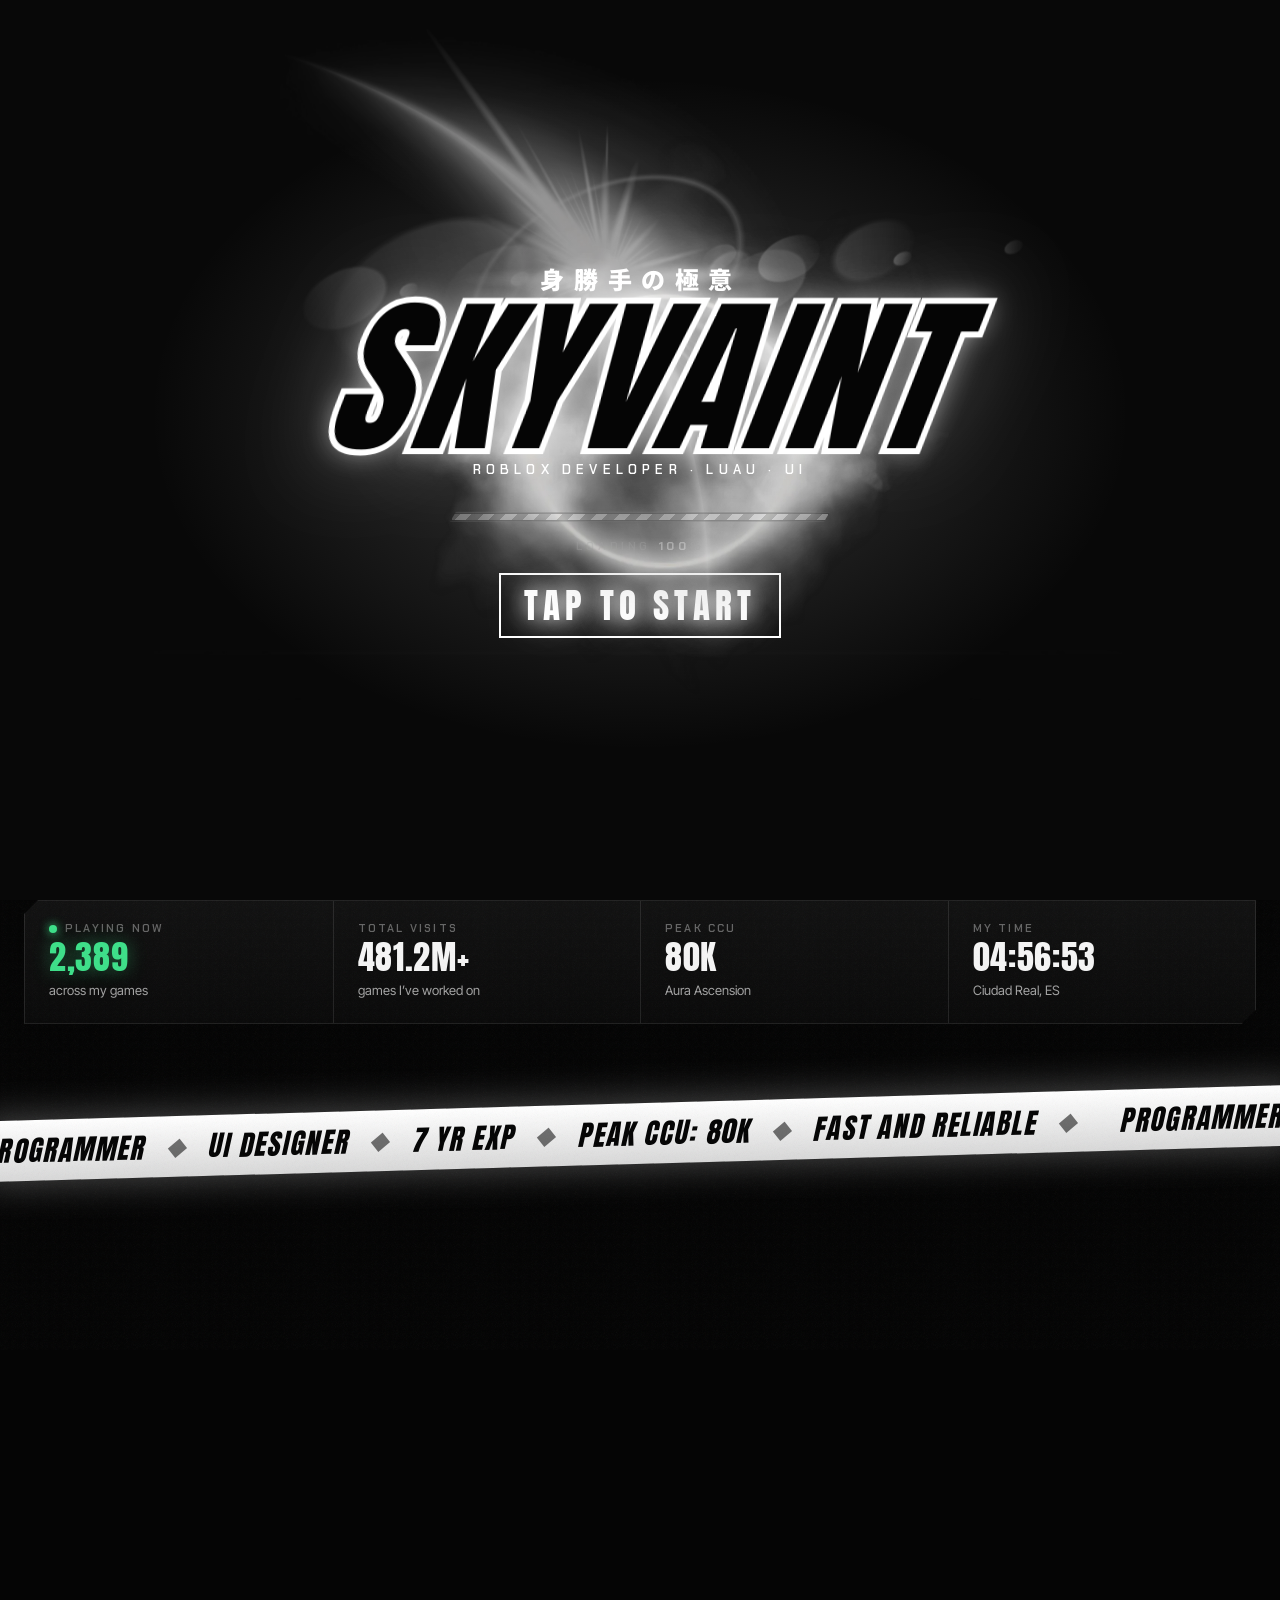
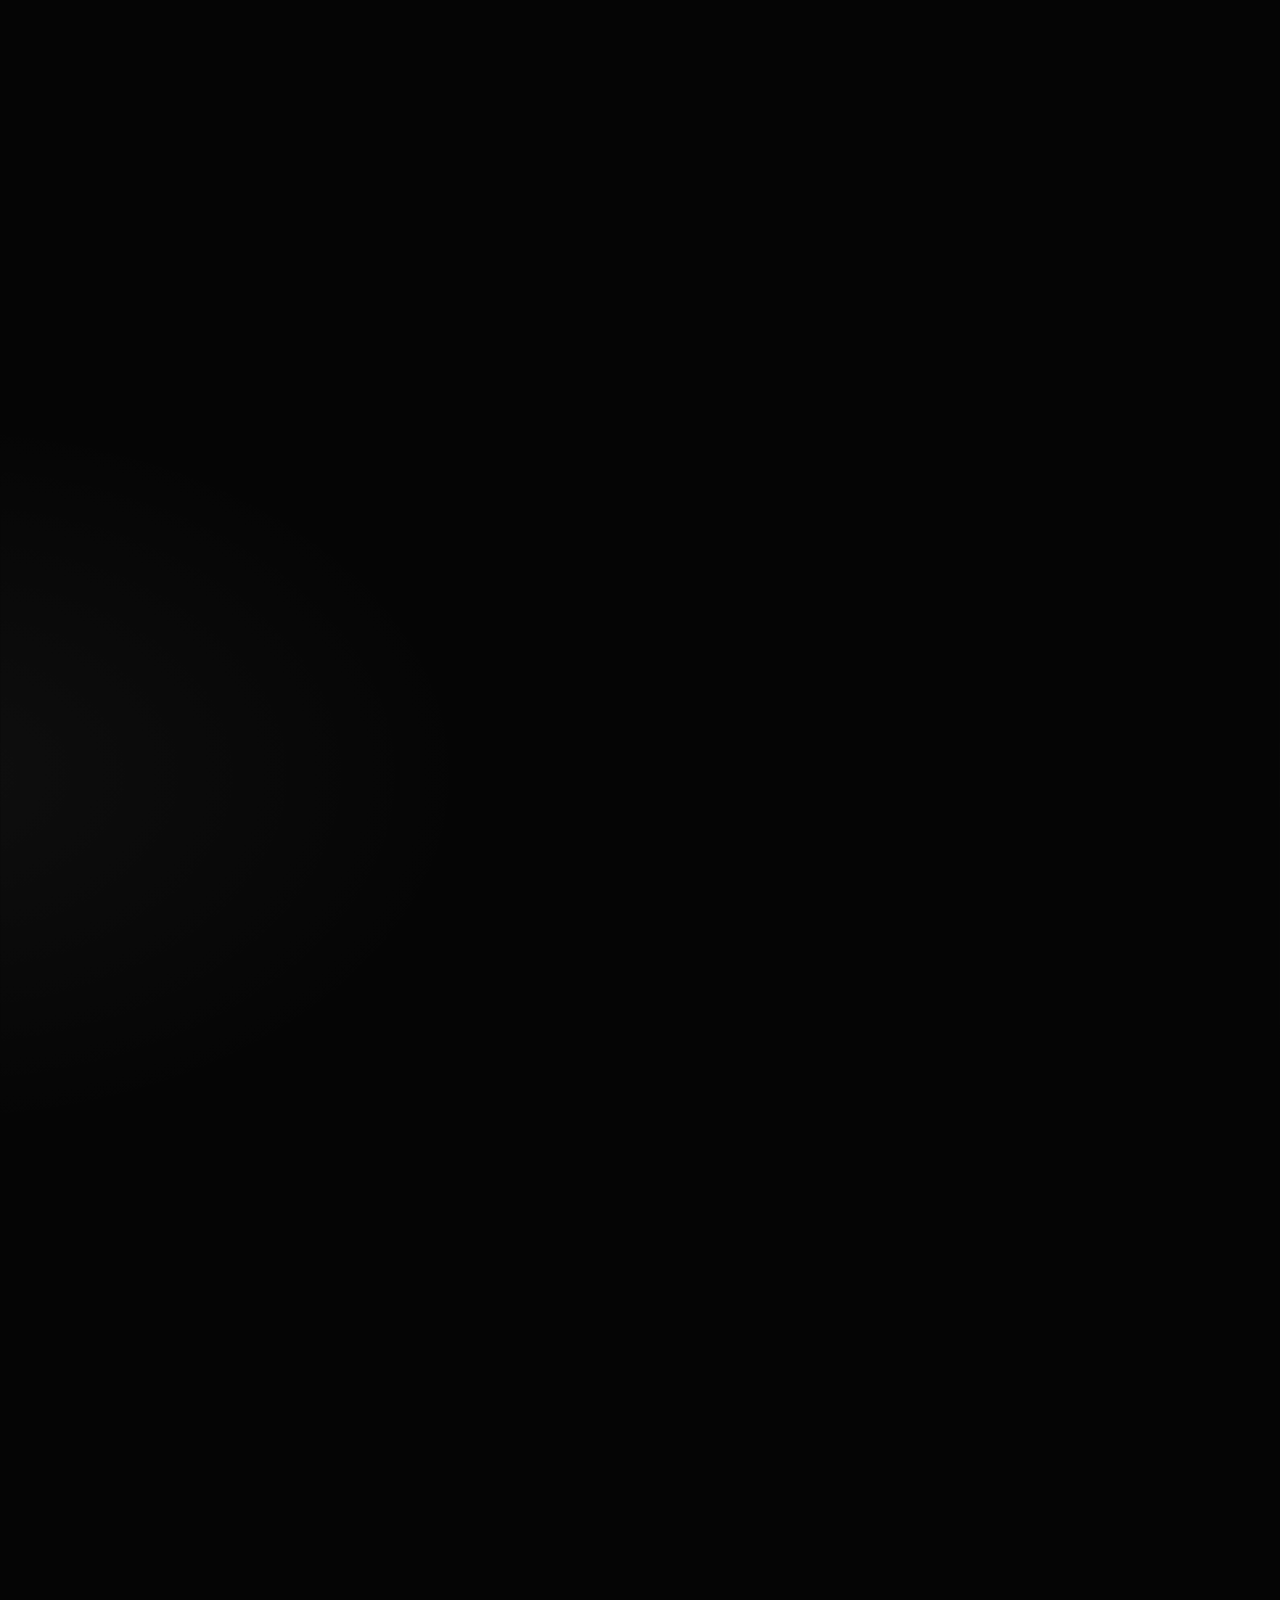
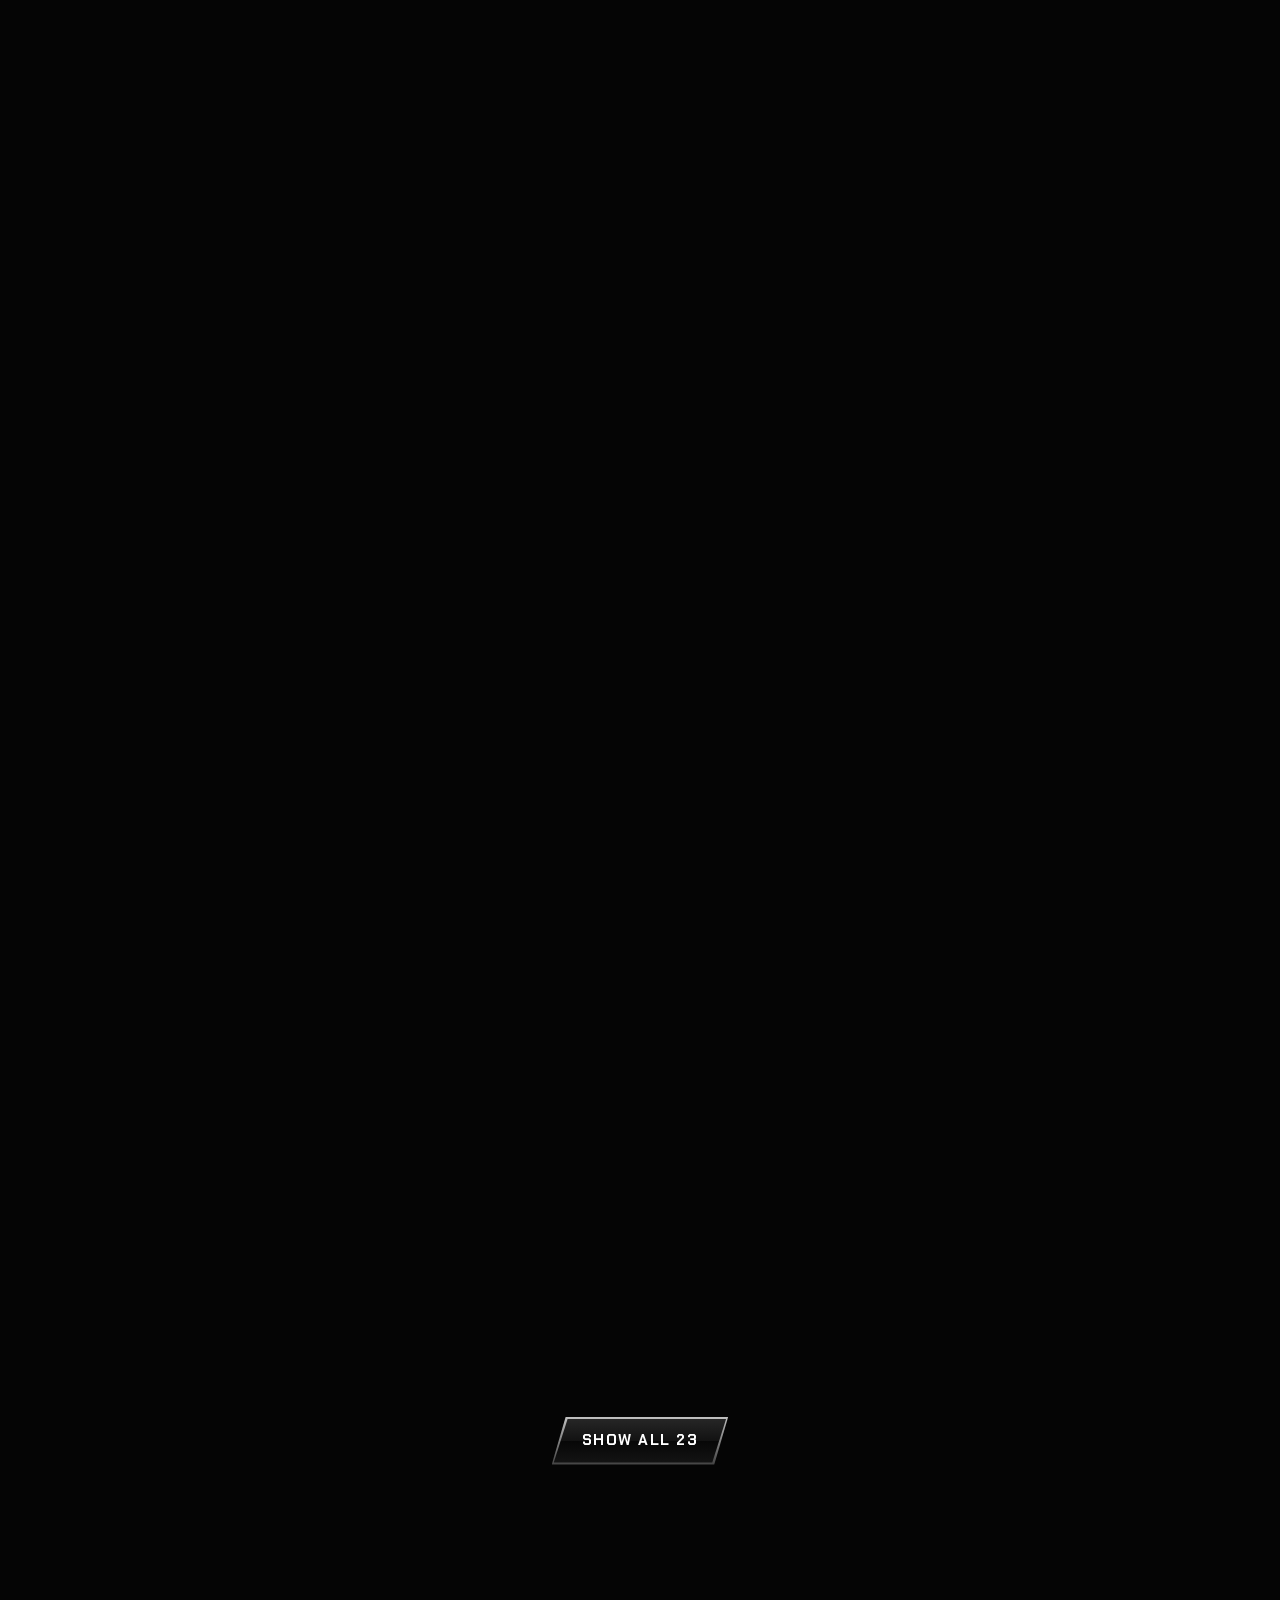
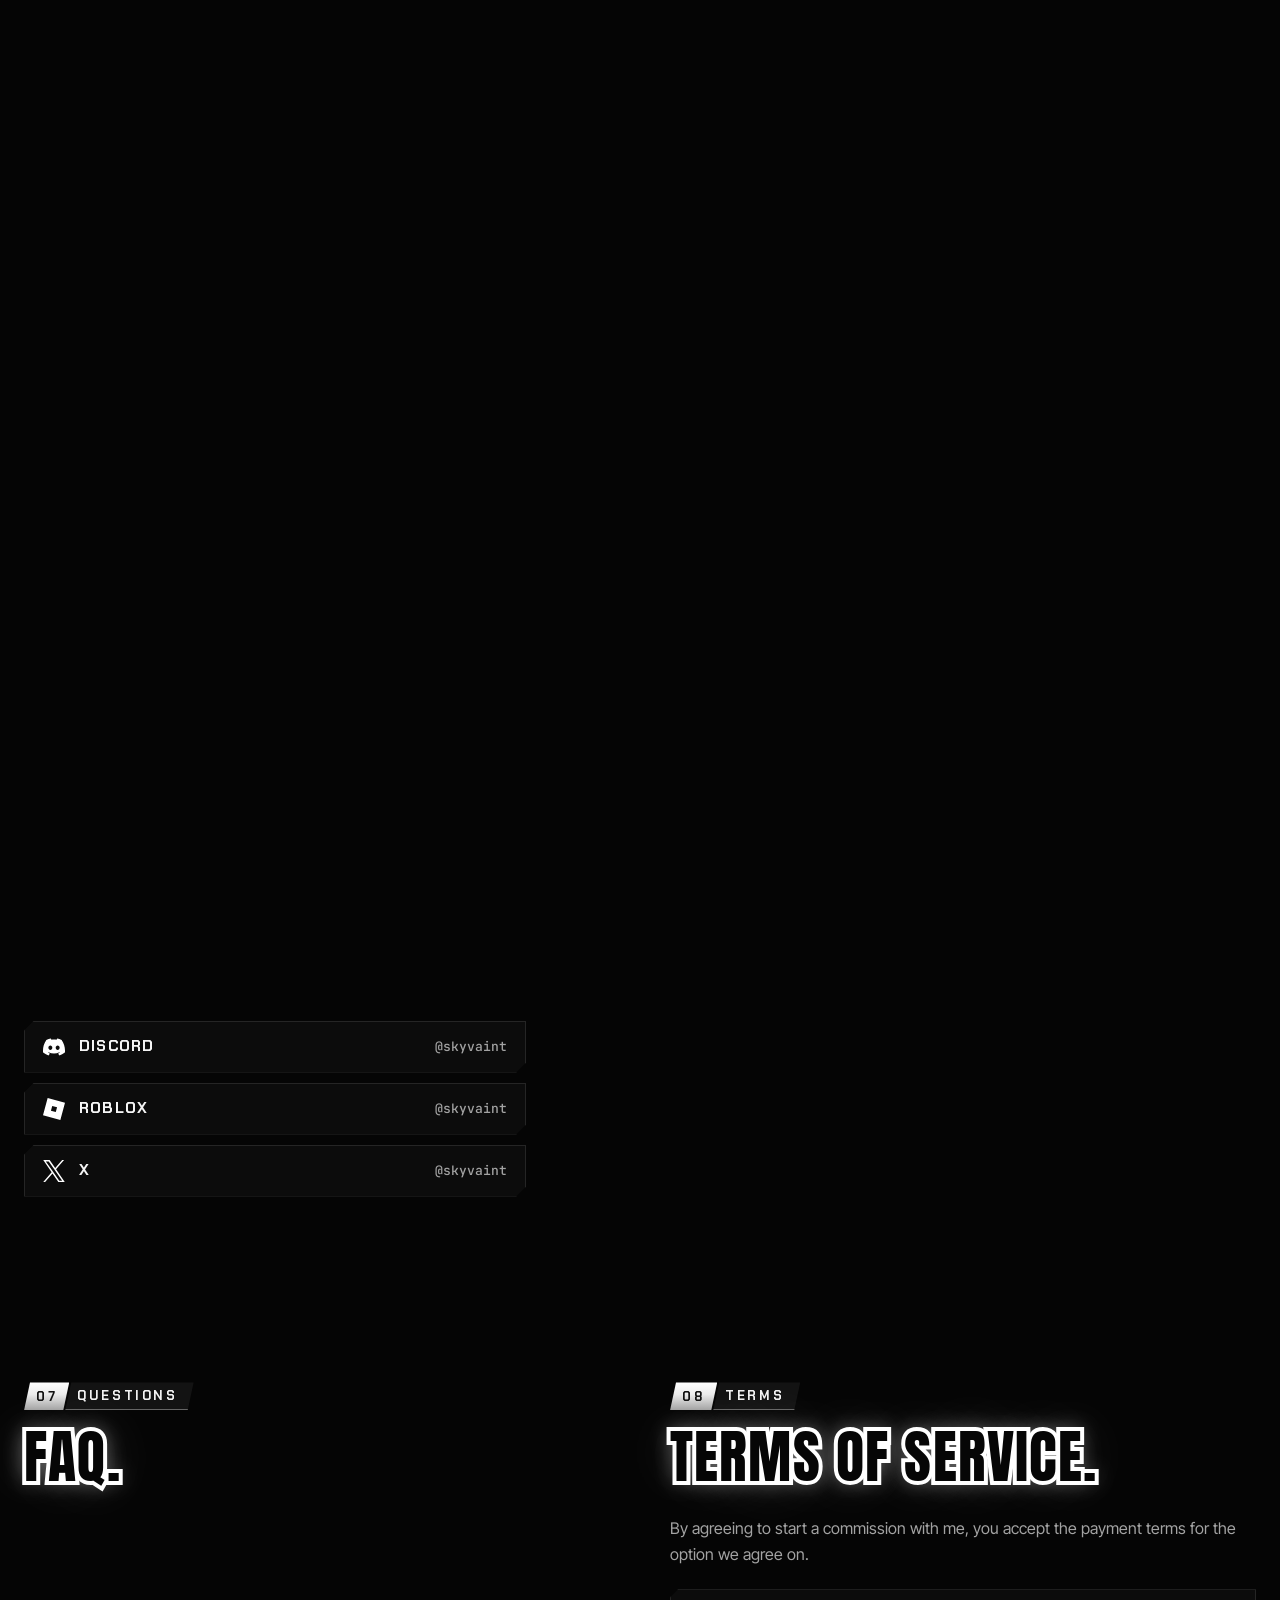
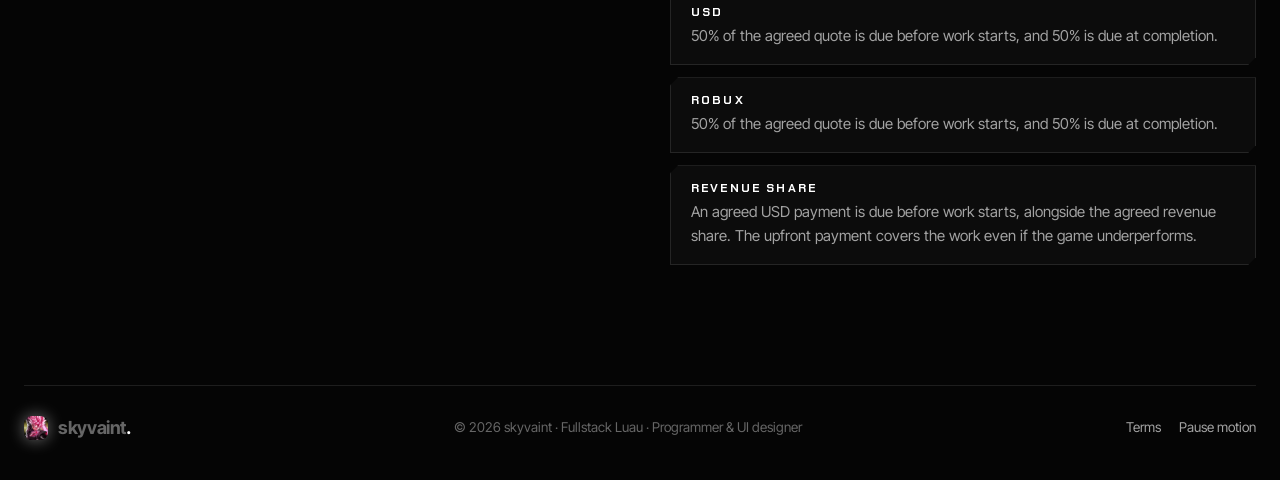
==== commit 9a2ec269: "Sound on when entering, new card labels and ticker - Sound starts with the visit (first click on ret" ====
--- a/index.html
+++ b/index.html
@@ -19,11 +19,11 @@
   <link rel="preconnect" href="https://fonts.gstatic.com" crossorigin>
   <link href="https://fonts.googleapis.com/css2?family=Anton&family=Chakra+Petch:wght@500;600;700&family=Inter+Tight:wght@400;500;600;700;800&family=JetBrains+Mono:wght@500;700&family=Noto+Sans+JP:wght@900&display=swap" rel="stylesheet">
   <link rel="preload" as="image" href="assets/brand/fighter.webp">
-  <link rel="stylesheet" href="assets/style.css?v=9">
-  <script defer src="portfolio.js?v=9"></script>
-  <script defer src="assets/relay.js?v=9"></script>
-  <script defer src="assets/fx.js?v=9"></script>
-  <script defer src="assets/site.js?v=9"></script>
+  <link rel="stylesheet" href="assets/style.css?v=10">
+  <script defer src="portfolio.js?v=10"></script>
+  <script defer src="assets/relay.js?v=10"></script>
+  <script defer src="assets/fx.js?v=10"></script>
+  <script defer src="assets/site.js?v=10"></script>
 </head>
 <body>
   <a class="skip" href="#main">Skip to content</a>
@@ -41,7 +41,6 @@
     <p class="loader-pct">Loading <b>000</b>%</p>
     <div class="loader-actions">
       <button type="button" class="tap-start" data-sound="on">Tap to start</button>
-      <button type="button" class="loader-silent" data-sound="off">Start without sound</button>
     </div>
   </div>
 
@@ -102,9 +101,8 @@
             <img class="char-avatar" src="assets/brand/fighter.webp" alt="skyvaint character art" width="880" height="1100">
             <div class="char-stars" aria-label="7 stars">★★★★★★★</div>
             <div class="char-plate">
-              <span class="char-title">Fullstack Luau</span>
               <strong class="char-name">SKYVAINT</strong>
-              <span class="char-tags"><i>Programmer</i><i>UI Designer</i><i>Liveops</i></span>
+              <span class="char-tags"><i>Fullstacked Luau Programmer</i><i>UI Designer</i><i>Liveops</i></span>
             </div>
             <i class="char-sheen" aria-hidden="true"></i>
           </div>
@@ -122,7 +120,7 @@
     </div>
 
     <div class="ticker" aria-hidden="true"><div class="ticker-track">
-      <span>LUAU <b>◆</b> GAMEPLAY SYSTEMS <b>◆</b> 極 <b>◆</b> UI DESIGN <b>◆</b> LIVEOPS <b>◆</b> 意 <b>◆</b> FIGMA → STUDIO <b>◆</b> 80K CCU <b>◆</b> 身 <b>◆</b></span><span>LUAU <b>◆</b> GAMEPLAY SYSTEMS <b>◆</b> 極 <b>◆</b> UI DESIGN <b>◆</b> LIVEOPS <b>◆</b> 意 <b>◆</b> FIGMA → STUDIO <b>◆</b> 80K CCU <b>◆</b> 身 <b>◆</b></span>
+      <span>PROGRAMMER <b>◆</b> UI DESIGNER <b>◆</b> 7 YR EXP <b>◆</b> PEAK CCU: 80K <b>◆</b> FAST AND RELIABLE <b>◆</b> </span><span>PROGRAMMER <b>◆</b> UI DESIGNER <b>◆</b> 7 YR EXP <b>◆</b> PEAK CCU: 80K <b>◆</b> FAST AND RELIABLE <b>◆</b> </span><span>PROGRAMMER <b>◆</b> UI DESIGNER <b>◆</b> 7 YR EXP <b>◆</b> PEAK CCU: 80K <b>◆</b> FAST AND RELIABLE <b>◆</b> </span><span>PROGRAMMER <b>◆</b> UI DESIGNER <b>◆</b> 7 YR EXP <b>◆</b> PEAK CCU: 80K <b>◆</b> FAST AND RELIABLE <b>◆</b> </span>
     </div></div>
 
     <!-- ================= GAMES ================= -->
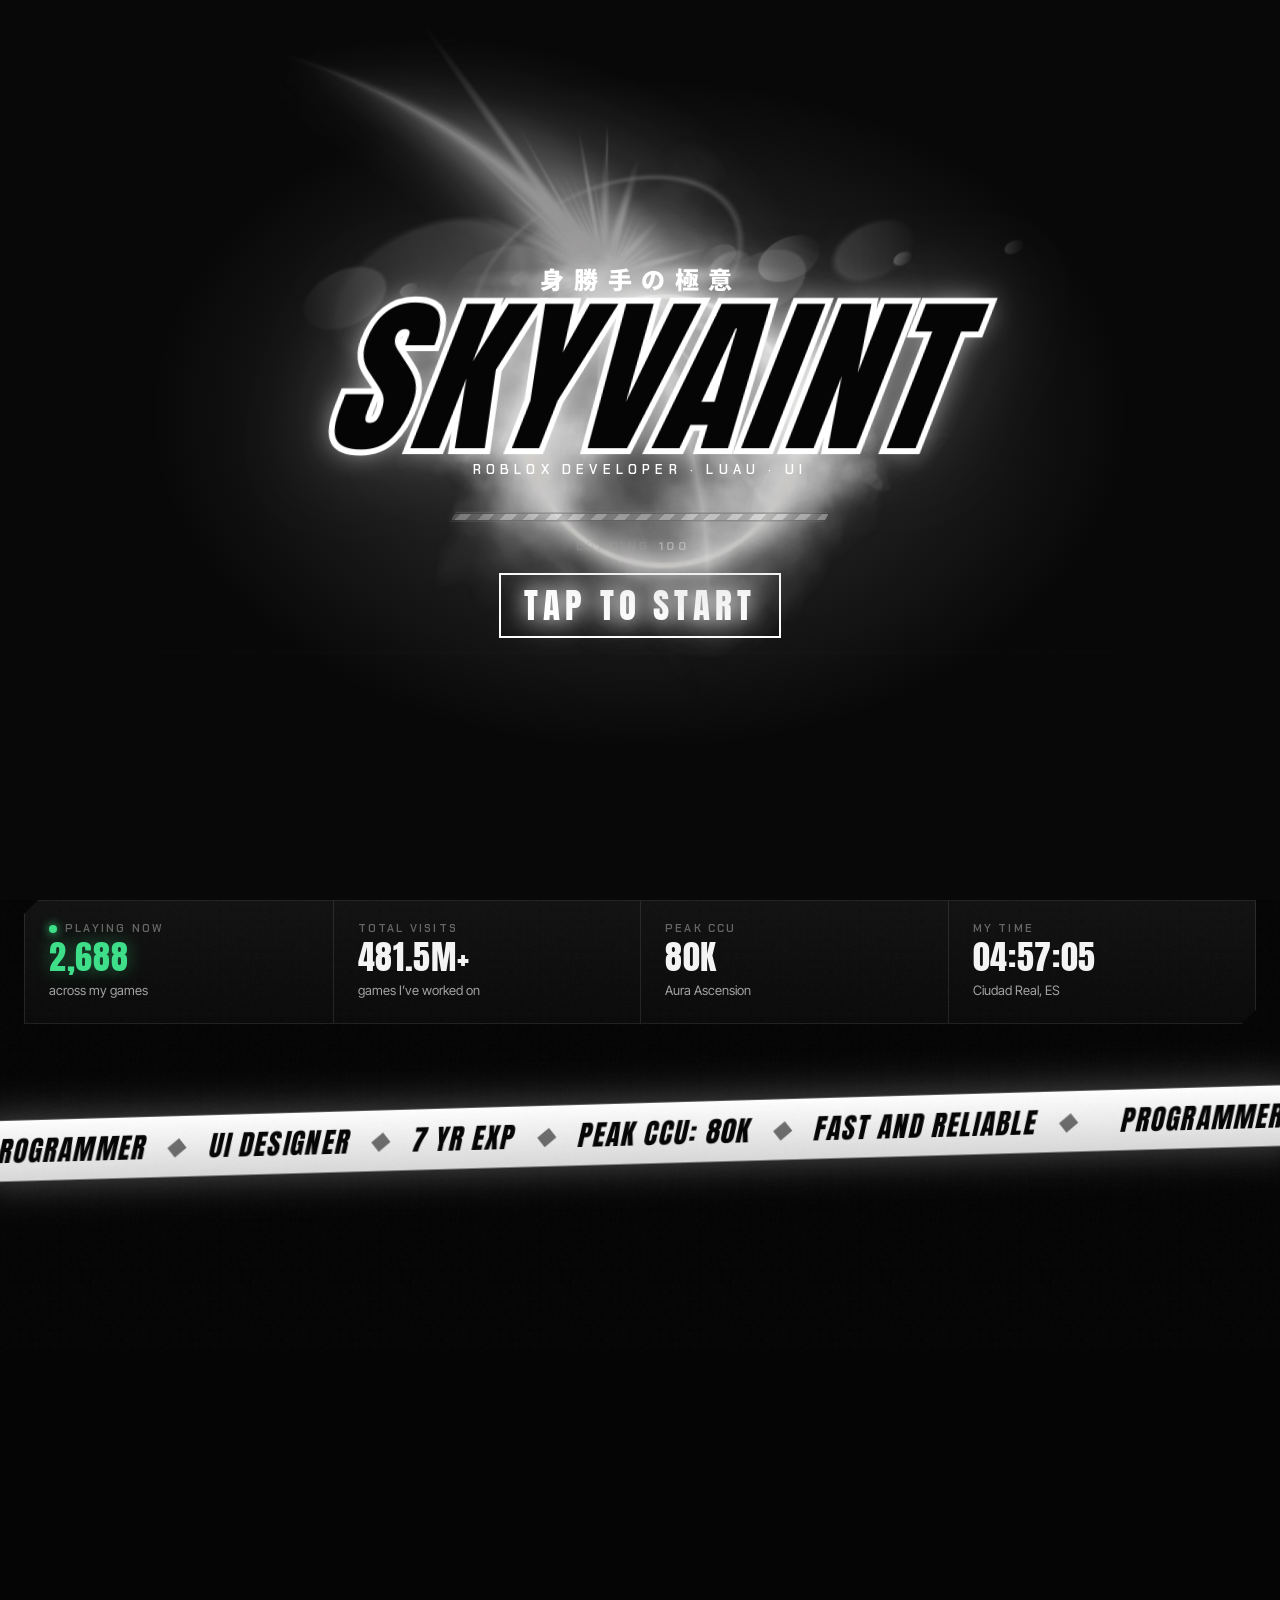
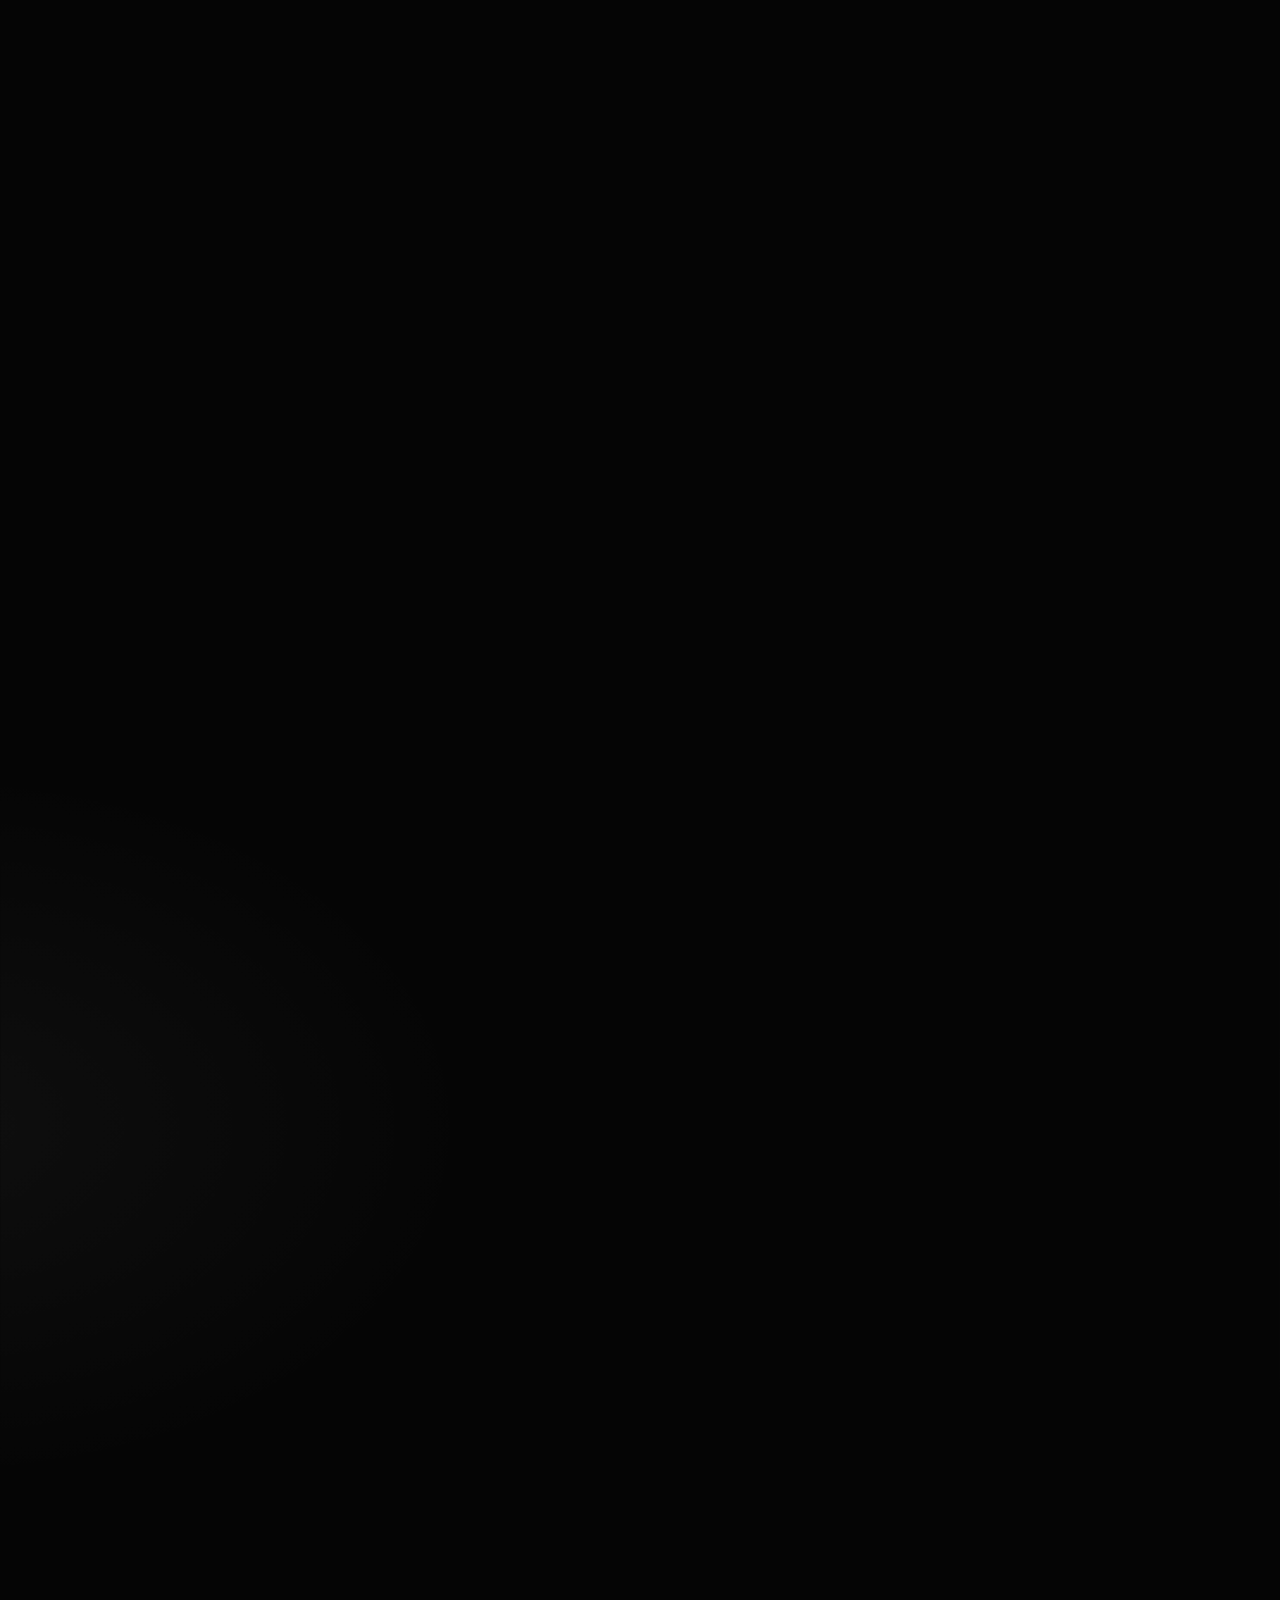
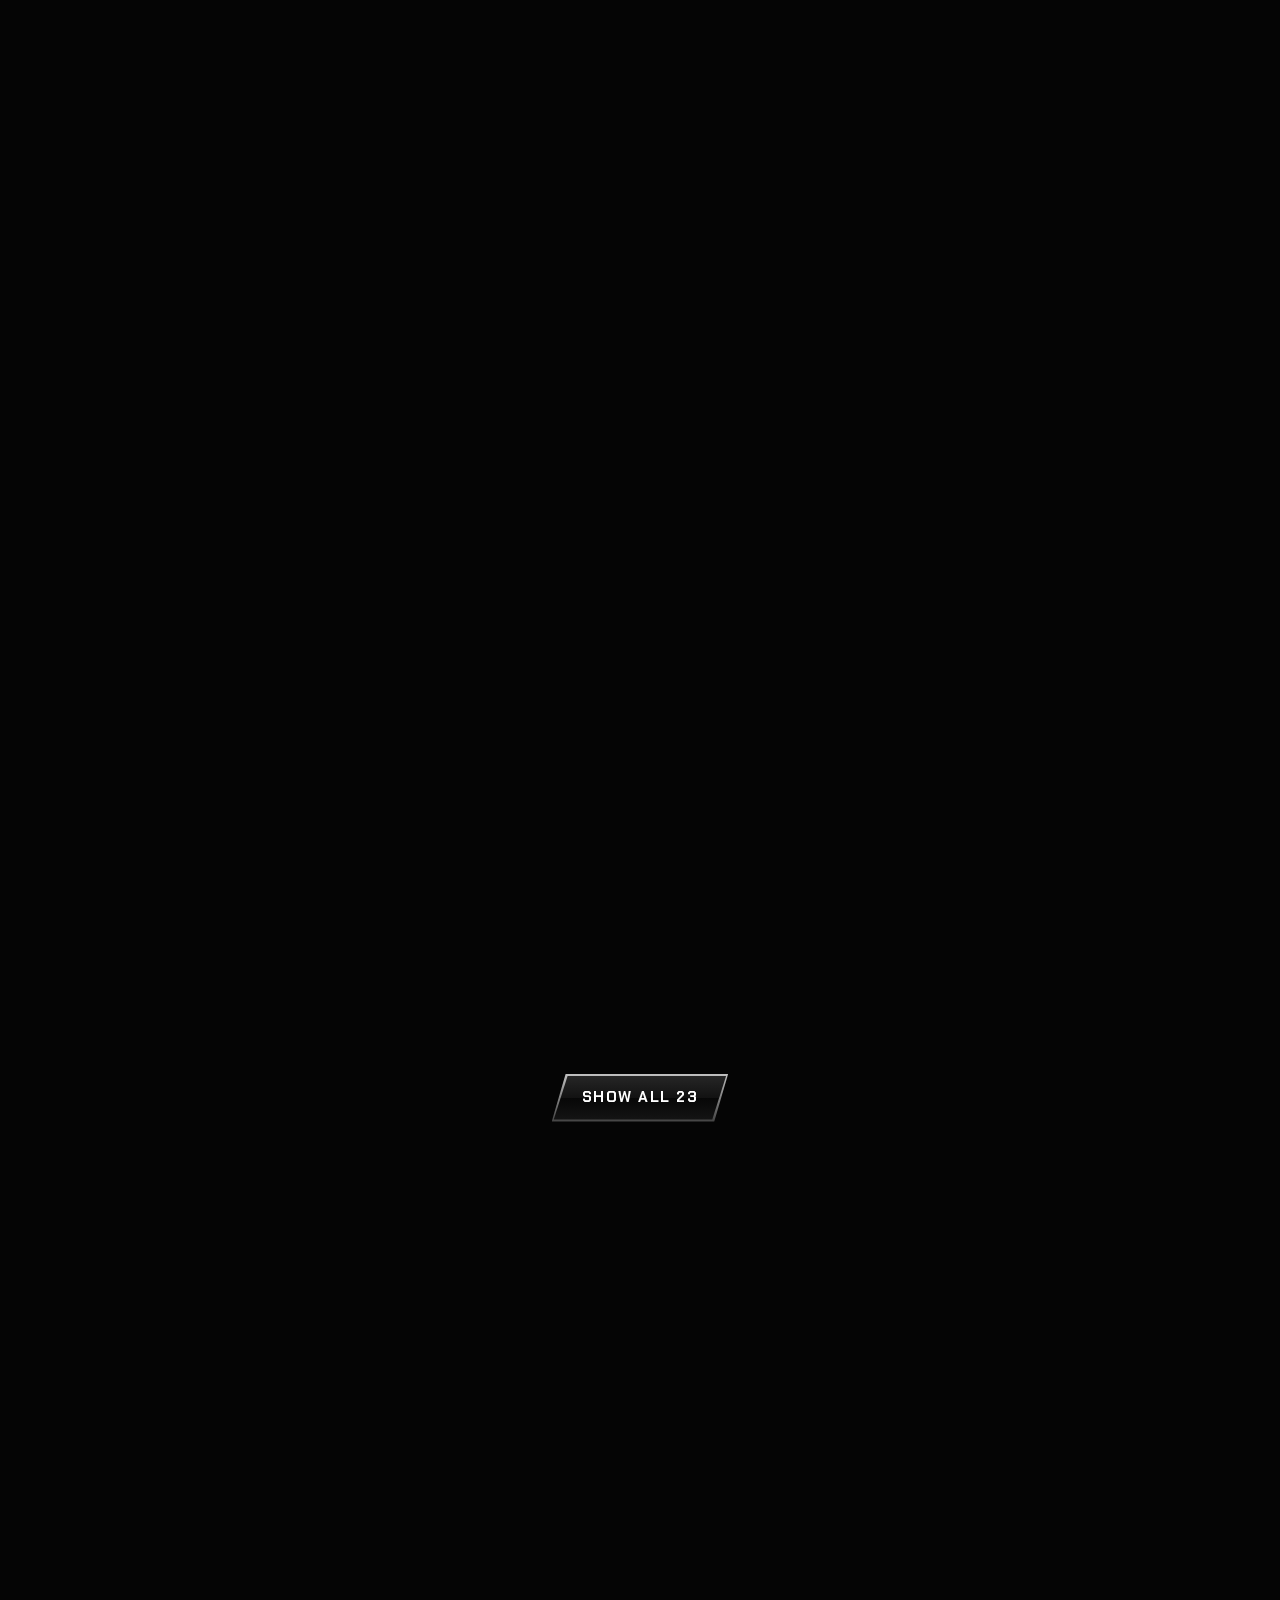
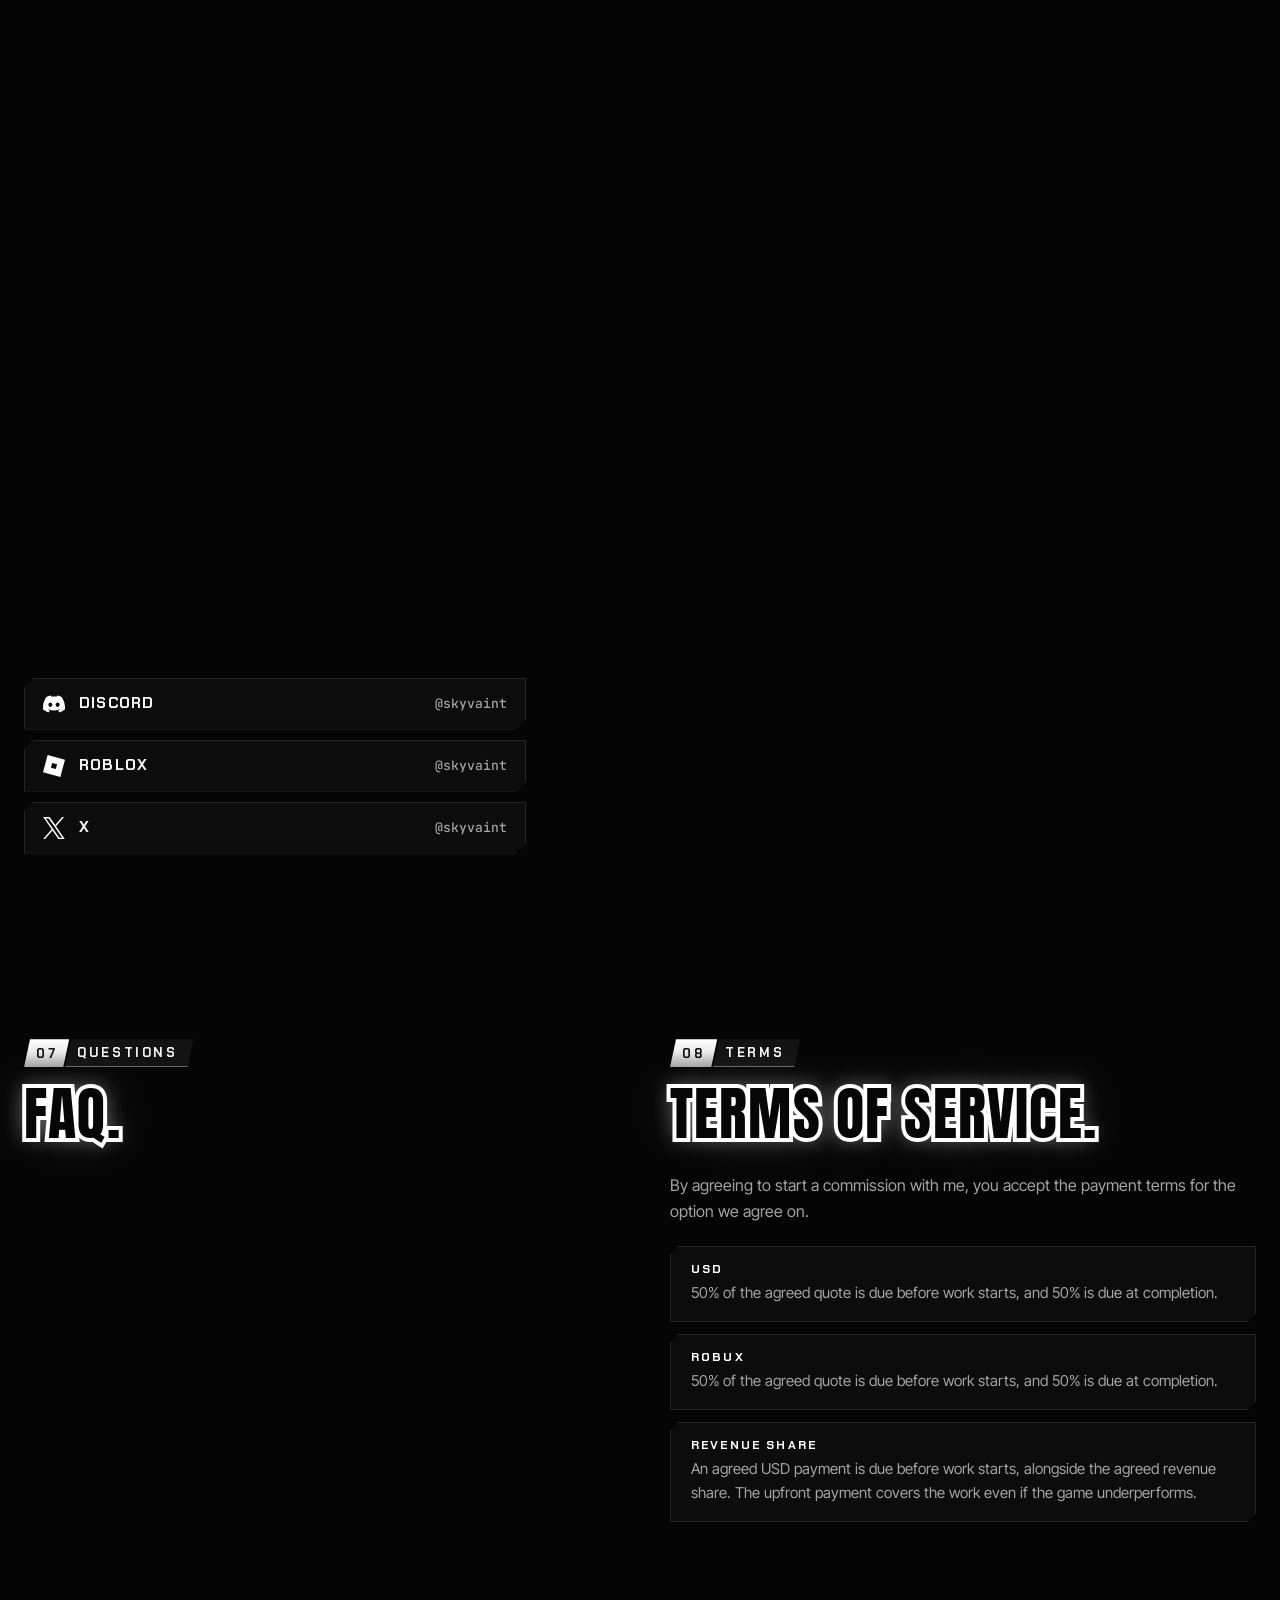
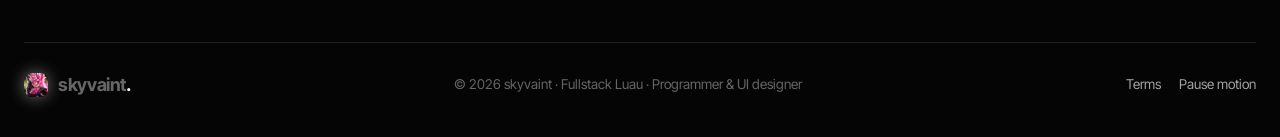
==== commit 8ebd8d06: "Add four games, order games live by CCU, smoother Discord decoration - Be The Manager, TROLL Hug & G" ====
--- a/index.html
+++ b/index.html
@@ -19,11 +19,11 @@
   <link rel="preconnect" href="https://fonts.gstatic.com" crossorigin>
   <link href="https://fonts.googleapis.com/css2?family=Anton&family=Chakra+Petch:wght@500;600;700&family=Inter+Tight:wght@400;500;600;700;800&family=JetBrains+Mono:wght@500;700&family=Noto+Sans+JP:wght@900&display=swap" rel="stylesheet">
   <link rel="preload" as="image" href="assets/brand/fighter.webp">
-  <link rel="stylesheet" href="assets/style.css?v=10">
-  <script defer src="portfolio.js?v=10"></script>
-  <script defer src="assets/relay.js?v=10"></script>
-  <script defer src="assets/fx.js?v=10"></script>
-  <script defer src="assets/site.js?v=10"></script>
+  <link rel="stylesheet" href="assets/style.css?v=12">
+  <script defer src="portfolio.js?v=12"></script>
+  <script defer src="assets/relay.js?v=12"></script>
+  <script defer src="assets/fx.js?v=12"></script>
+  <script defer src="assets/site.js?v=12"></script>
 </head>
 <body>
   <a class="skip" href="#main">Skip to content</a>
--- a/assets/style.css
+++ b/assets/style.css
@@ -299,8 +299,9 @@
   background: linear-gradient(180deg, rgba(242, 242, 242, .35), rgba(222, 222, 222, .12) 40%, rgba(225, 225, 225, .35)); padding: 1.5px;
   clip-path: polygon(var(--cut) 0, 100% 0, 100% calc(100% - var(--cut)), calc(100% - var(--cut)) 100%, 0 100%, 0 var(--cut));
   transition: transform .5s var(--ease), filter .4s; }
-.game-card.is-compact { grid-column: span 2; }
-.game-card.is-upcoming { grid-column: span 4; }
+.game-card.span-2 { grid-column: span 2; }
+.game-card.span-3 { grid-column: span 3; }
+.game-card.span-6, .game-card.is-upcoming { grid-column: 1 / -1; }
 .game-card:hover { transform: translateY(-6px); filter: drop-shadow(0 20px 40px rgba(220, 220, 220, .3)); }
 .game-card.is-legend { background: linear-gradient(140deg, #dadada, #dedede, #ebebeb, #dfdfdf, #e1e1e1, #e2e2e2); }
 .game-inner { display: flex; flex-direction: column; height: 100%; background: linear-gradient(180deg, #1a1a1a, #0f0f0f); clip-path: inherit; }
@@ -543,7 +544,7 @@
 .upcoming-tag::before { content: ""; position: absolute; inset: 0; z-index: -1; clip-path: var(--badge); background: var(--metal); }
 .upcoming-tag { filter: drop-shadow(0 0 12px rgba(255, 255, 255, .7)); animation: pulseTag 2.4s ease-in-out infinite; }
 @keyframes pulseTag { 50% { filter: drop-shadow(0 0 22px rgba(255, 255, 255, 1)); } }
-.game-card.is-upcoming .game-media { aspect-ratio: 2000 / 1000; }
+.game-card.is-upcoming .game-media { aspect-ratio: 2000 / 1000; max-height: 560px; width: 100%; }
 .game-card.is-upcoming .game-media img { object-position: center 30%; }
 .game-card.is-upcoming .game-media::after { background: linear-gradient(180deg, transparent 50%, rgba(10, 10, 10, .95)); }
 .game-card.is-upcoming .game-body { margin-top: -50px; }
@@ -605,8 +606,8 @@
 
 /* ---------- responsive ---------- */
 @media (max-width: 1080px) {
-  .game-card { grid-column: span 3; }
-  .game-card.is-upcoming, .game-card.is-compact { grid-column: 1 / -1; }
+  .game-card.span-2, .game-card.span-3 { grid-column: span 3; }
+  .game-card.is-upcoming { grid-column: 1 / -1; }
   .studios-grid, .commission { grid-template-columns: 1fr; gap: 40px; }
 }
 @media (max-width: 960px) {
@@ -631,7 +632,7 @@
 }
 @media (max-width: 640px) {
   :root { --shell: calc(100% - 32px); }
-  .game-card, .game-card.is-upcoming, .game-card.is-compact { grid-column: 1 / -1; }
+  .game-card, .game-card.span-2, .game-card.span-3, .game-card.span-6, .game-card.is-upcoming { grid-column: 1 / -1; }
   .game-grid { grid-template-columns: 1fr; }
   .ui-grid { grid-template-columns: 1fr 1fr; gap: 10px; }
   .form { padding: 20px; }
